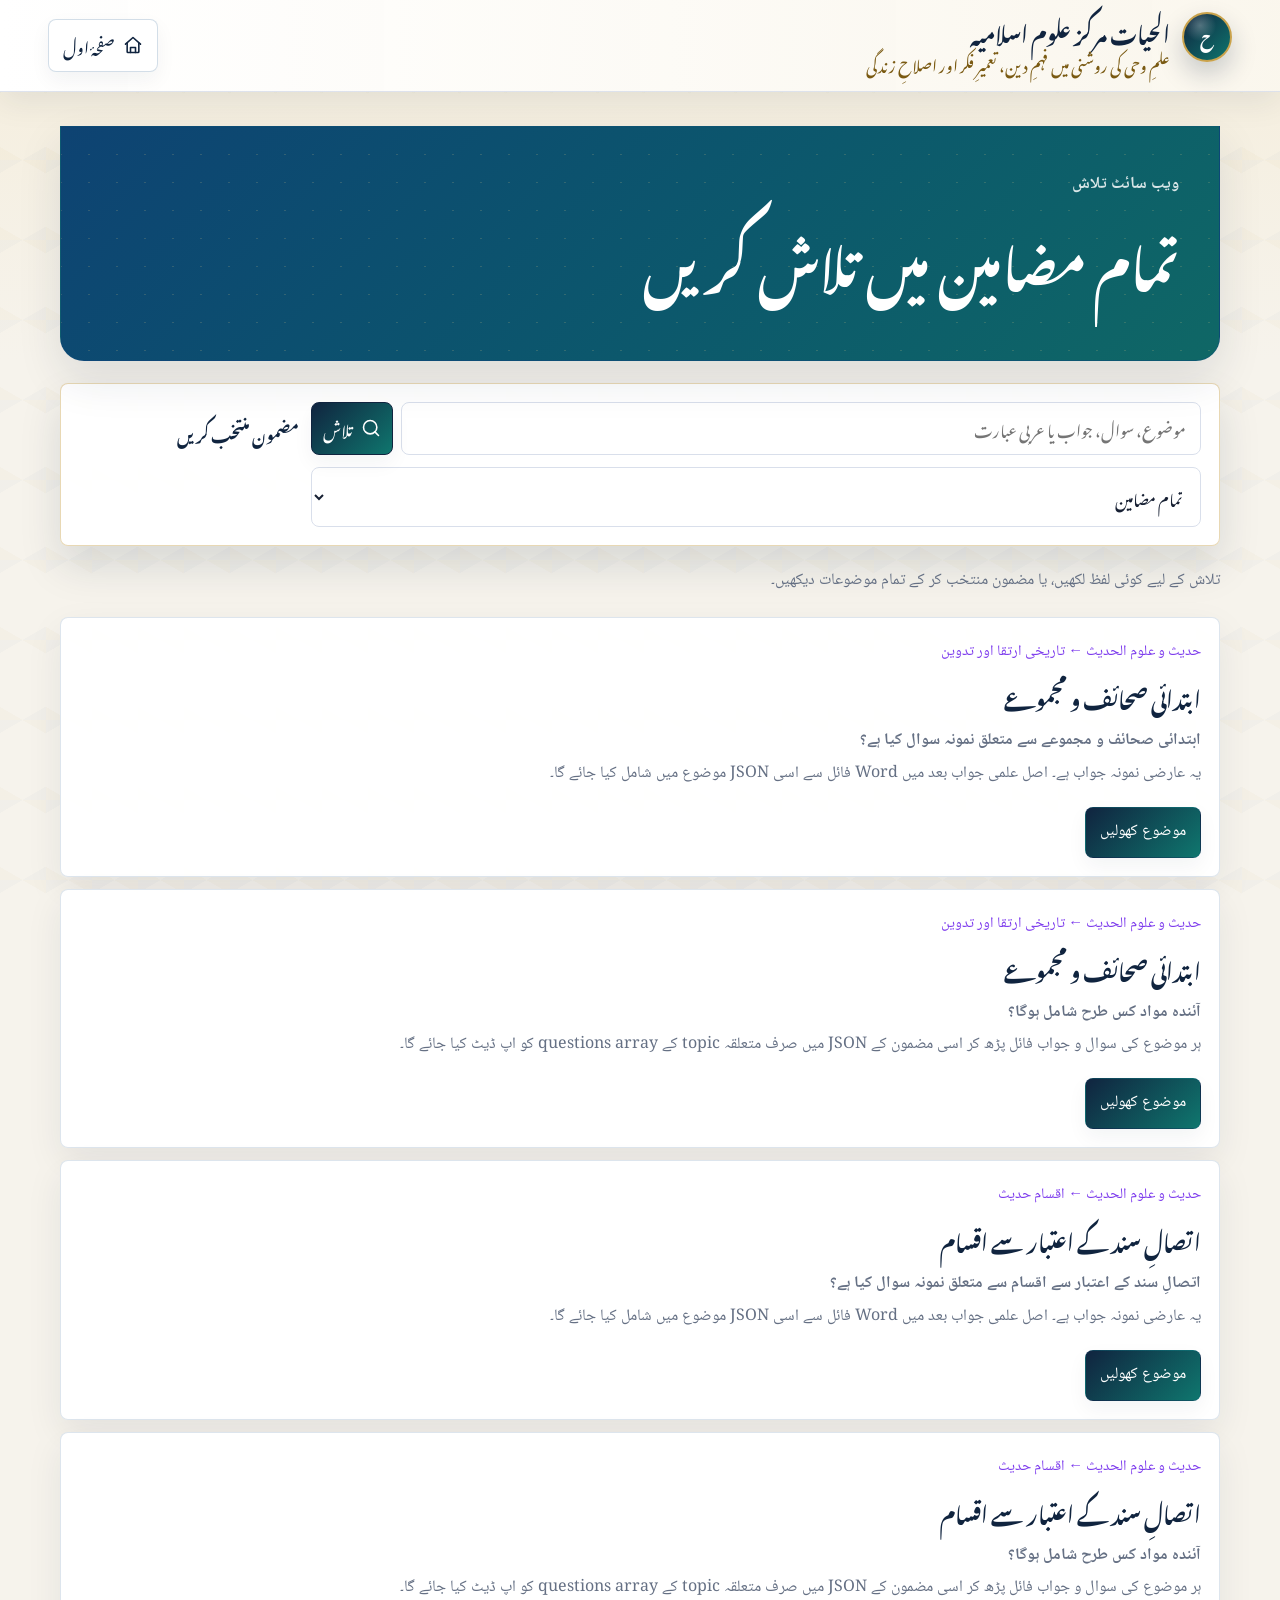
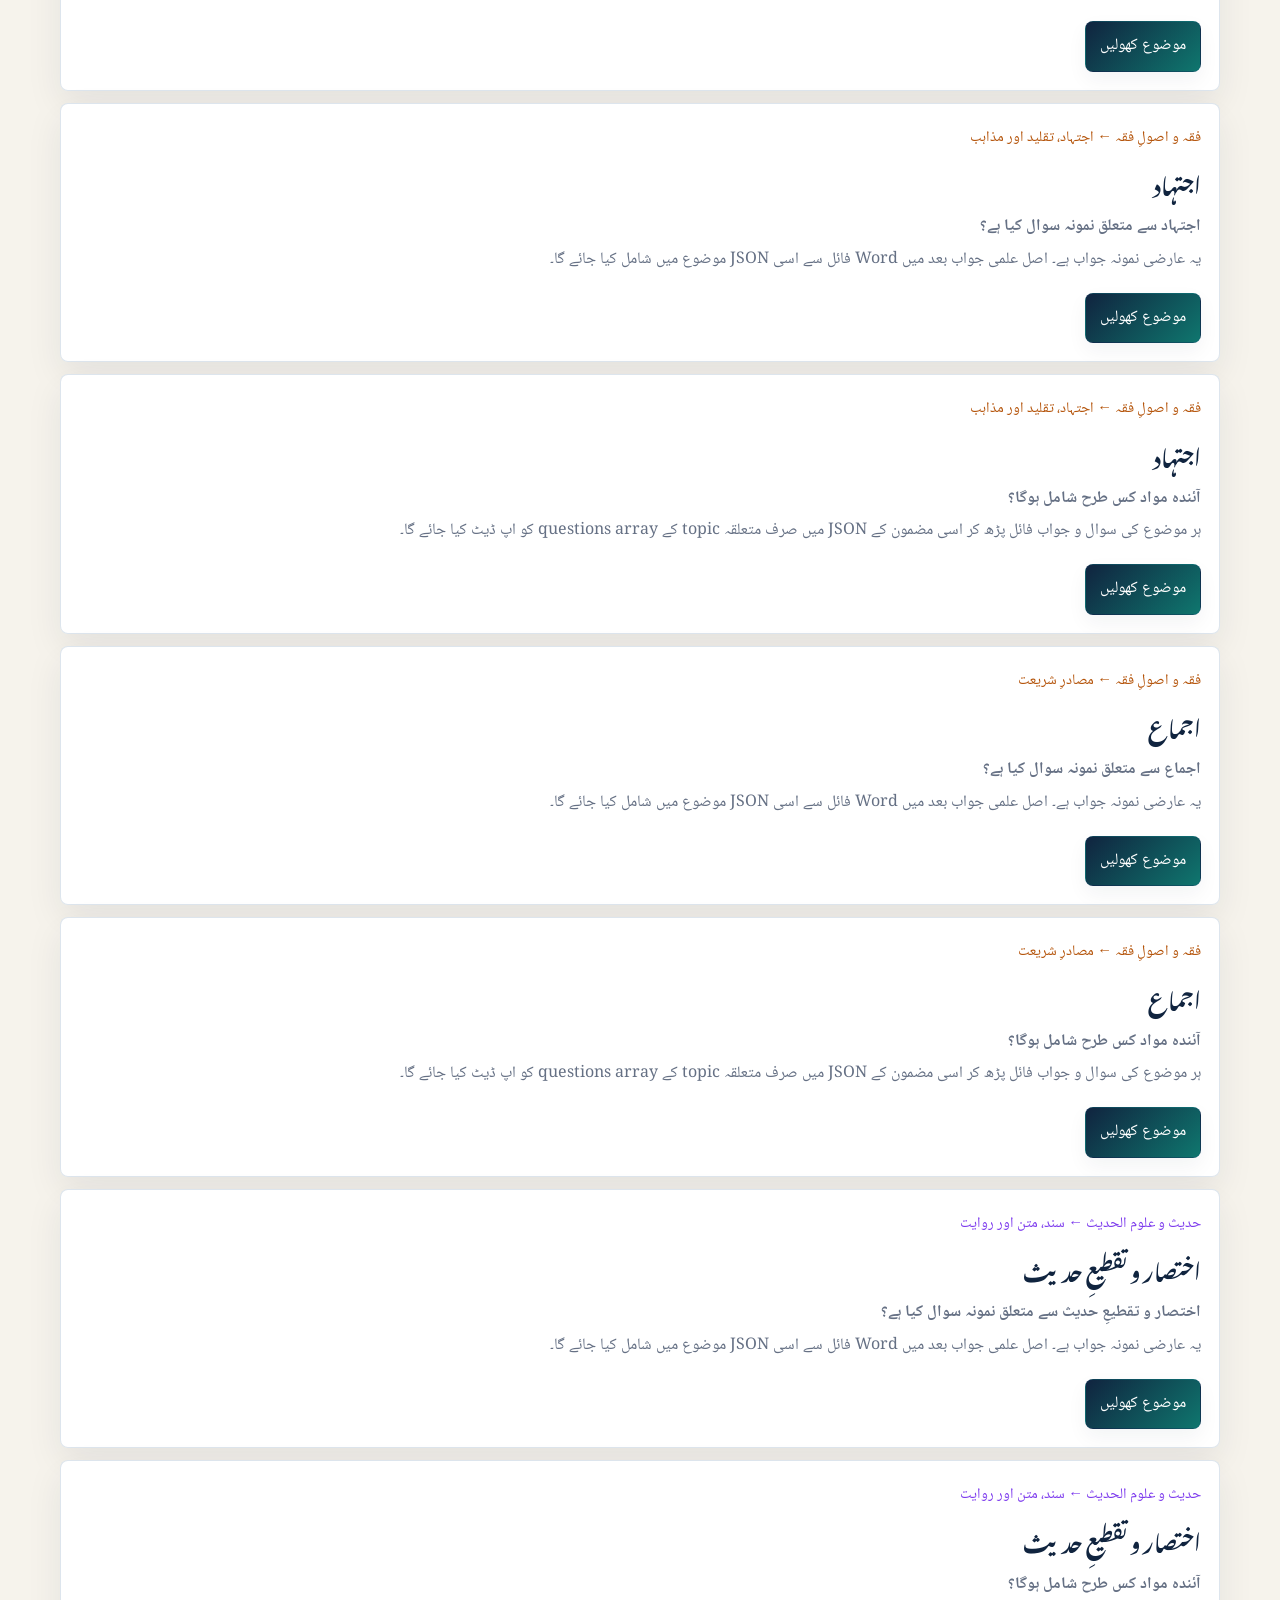
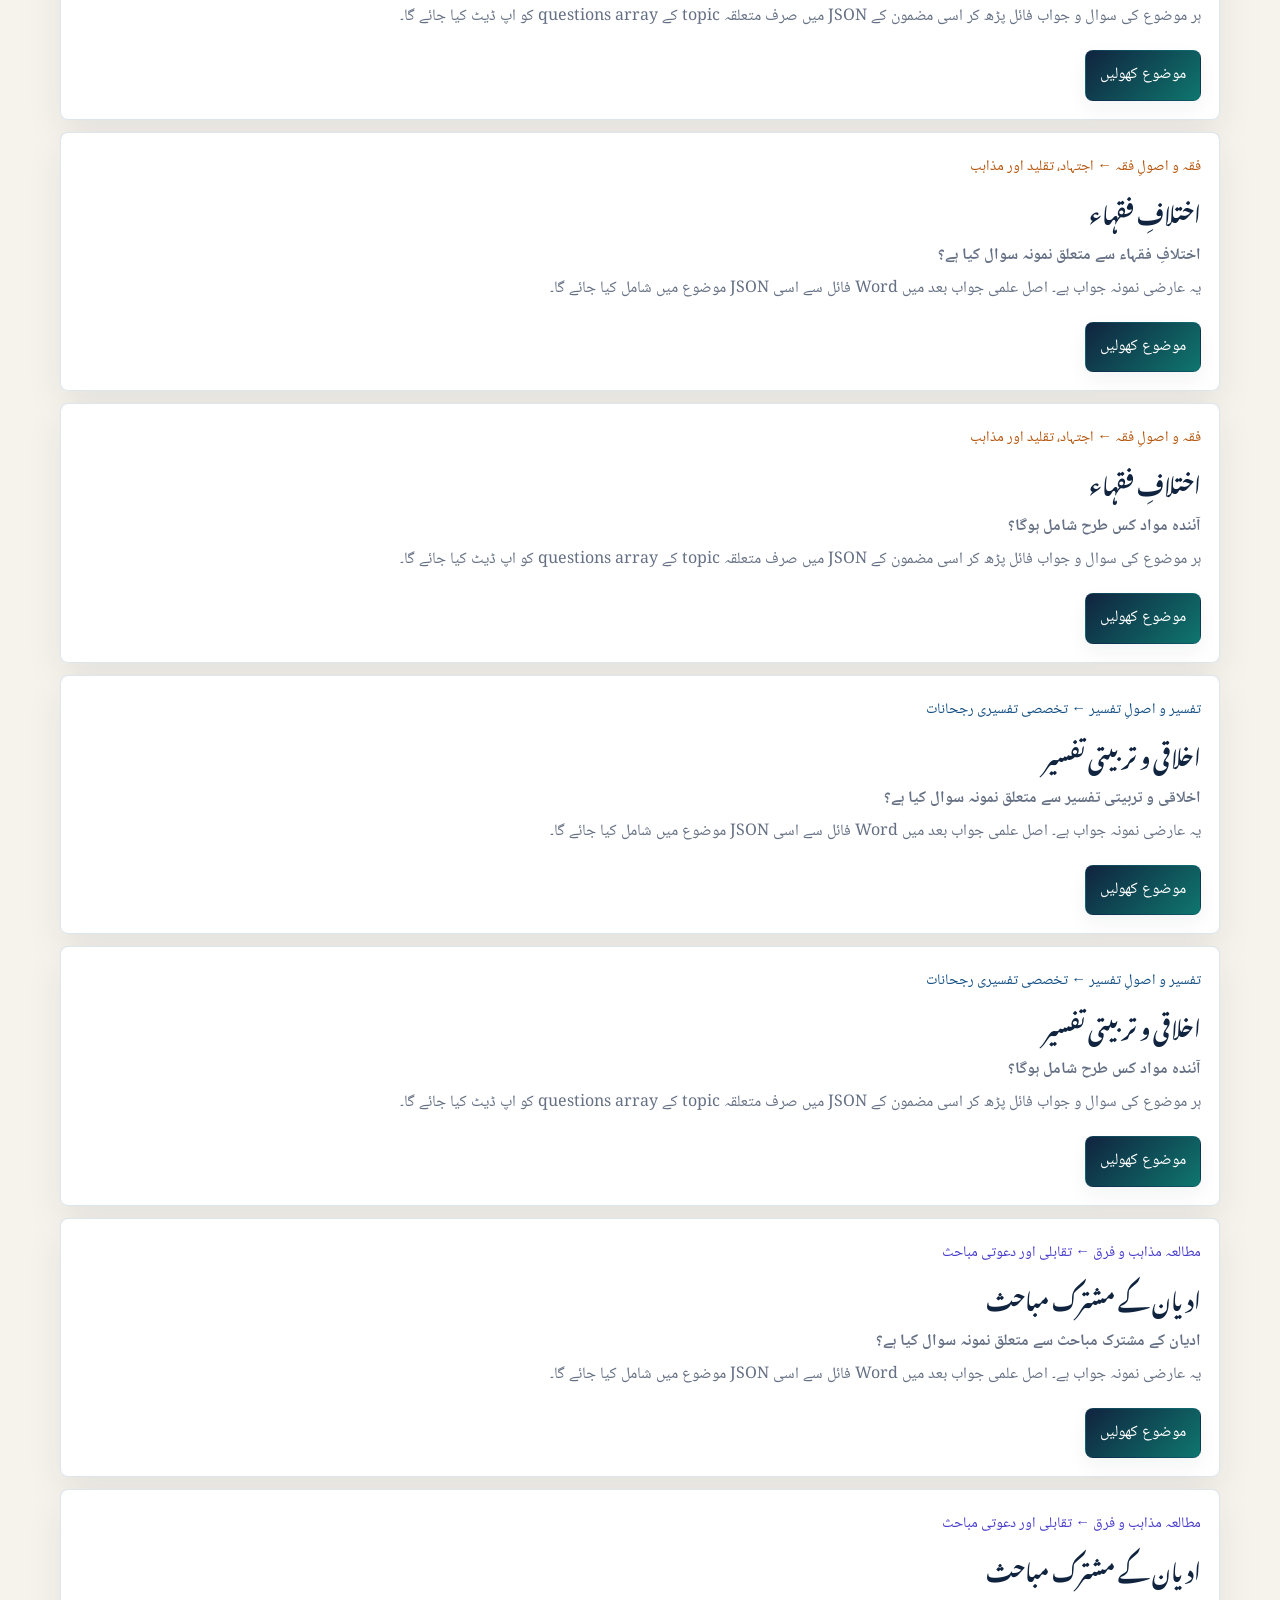
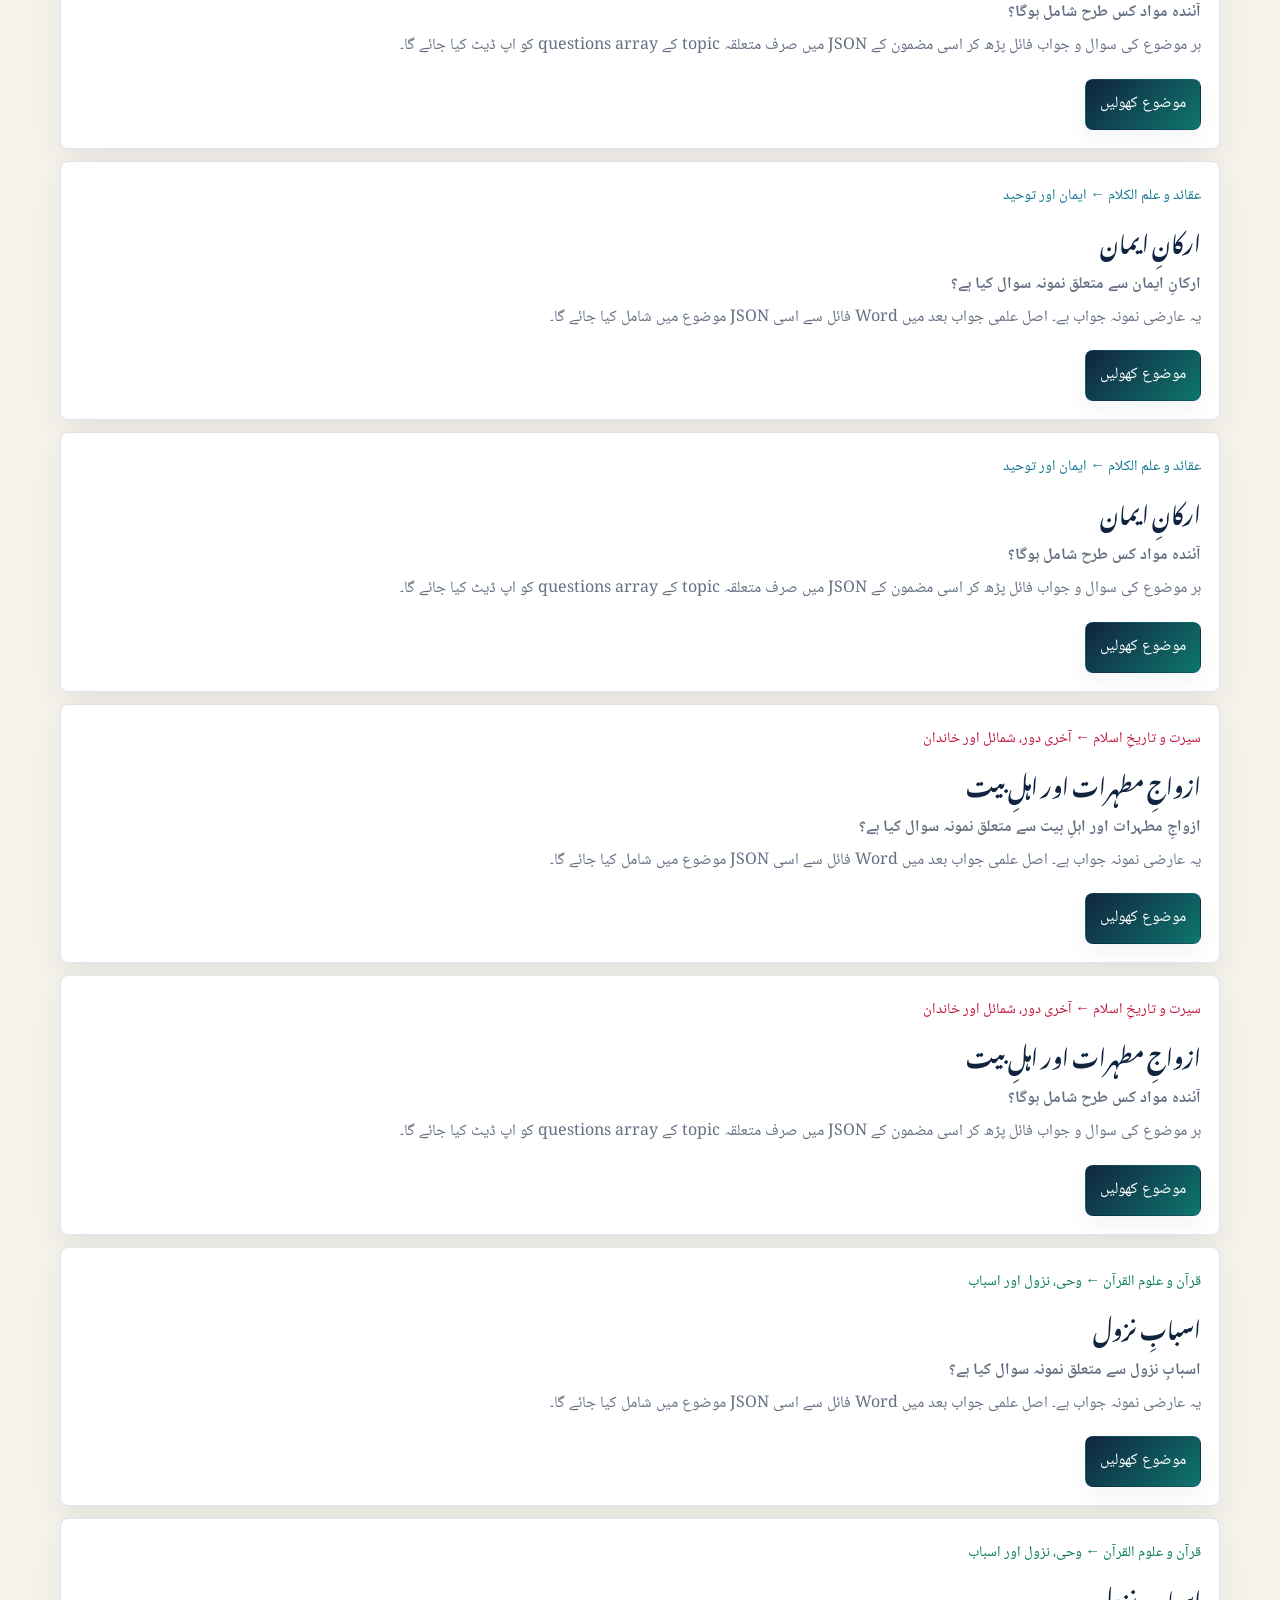
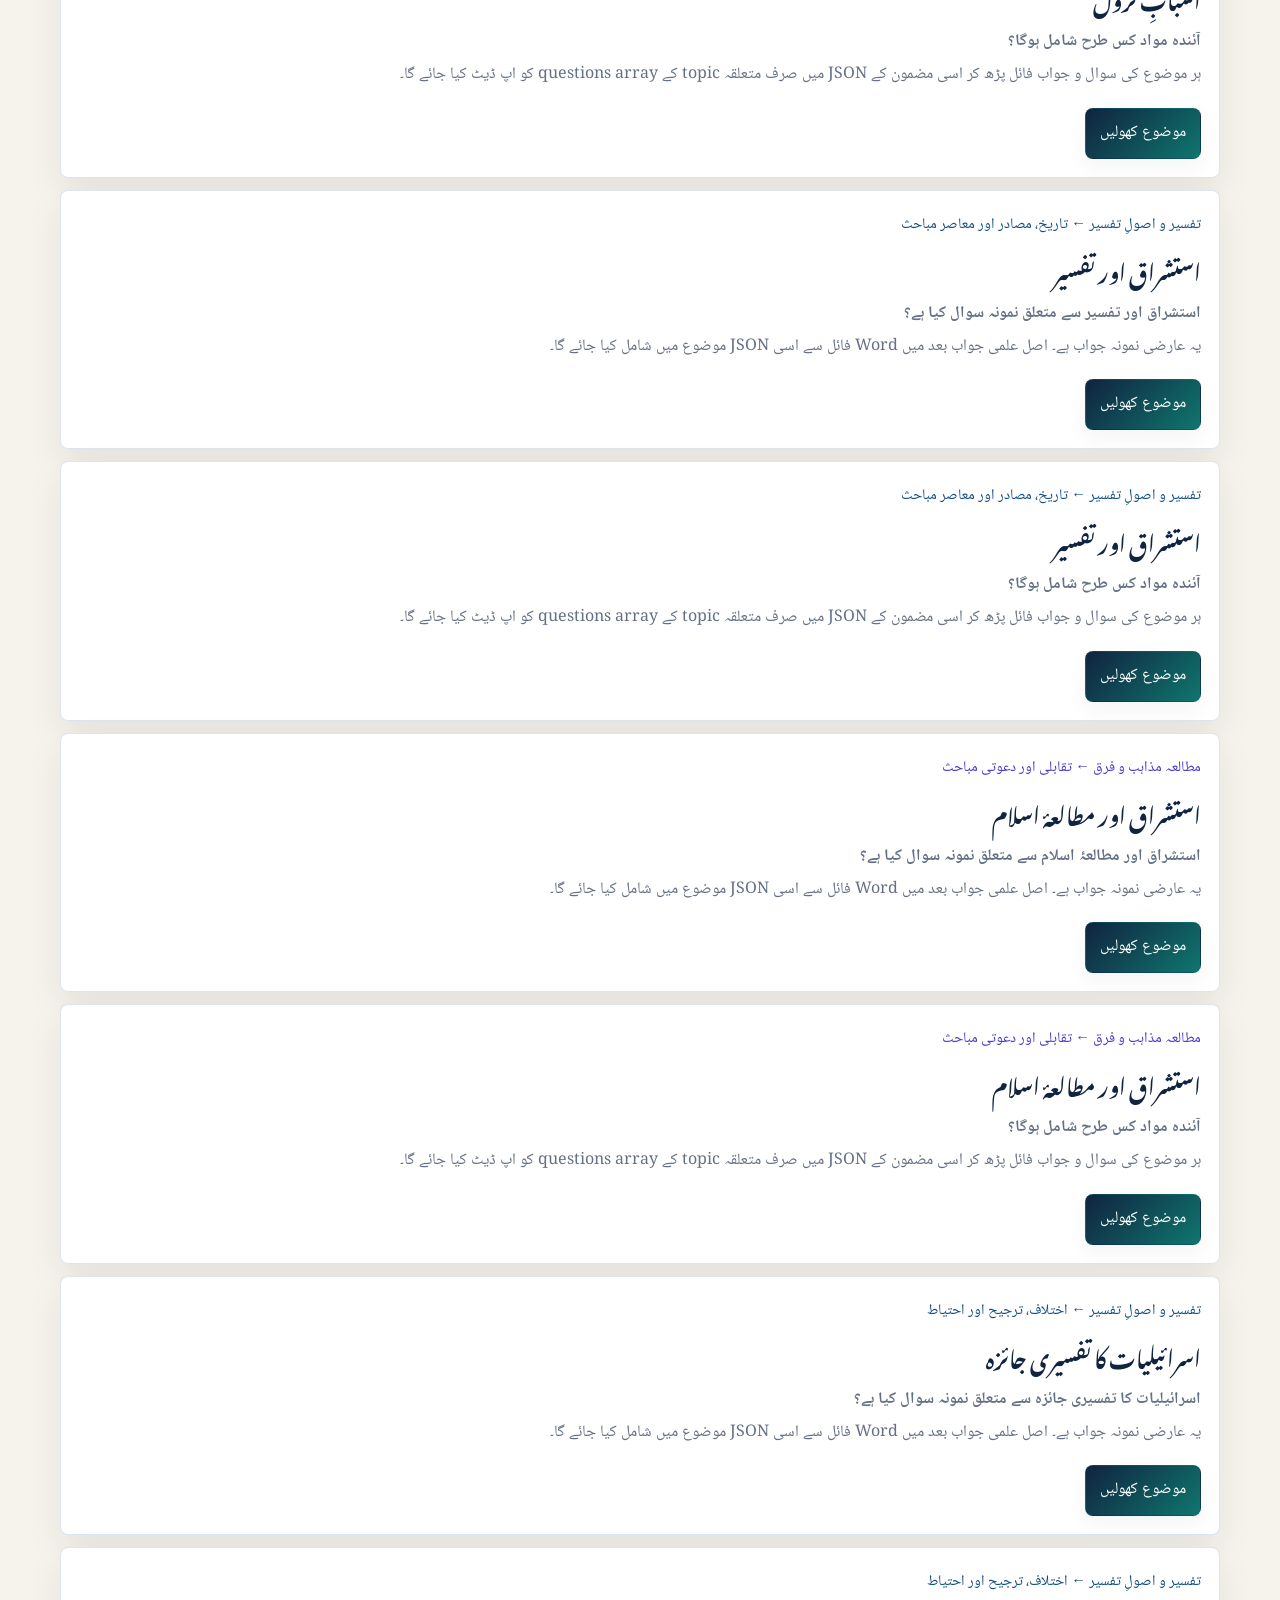
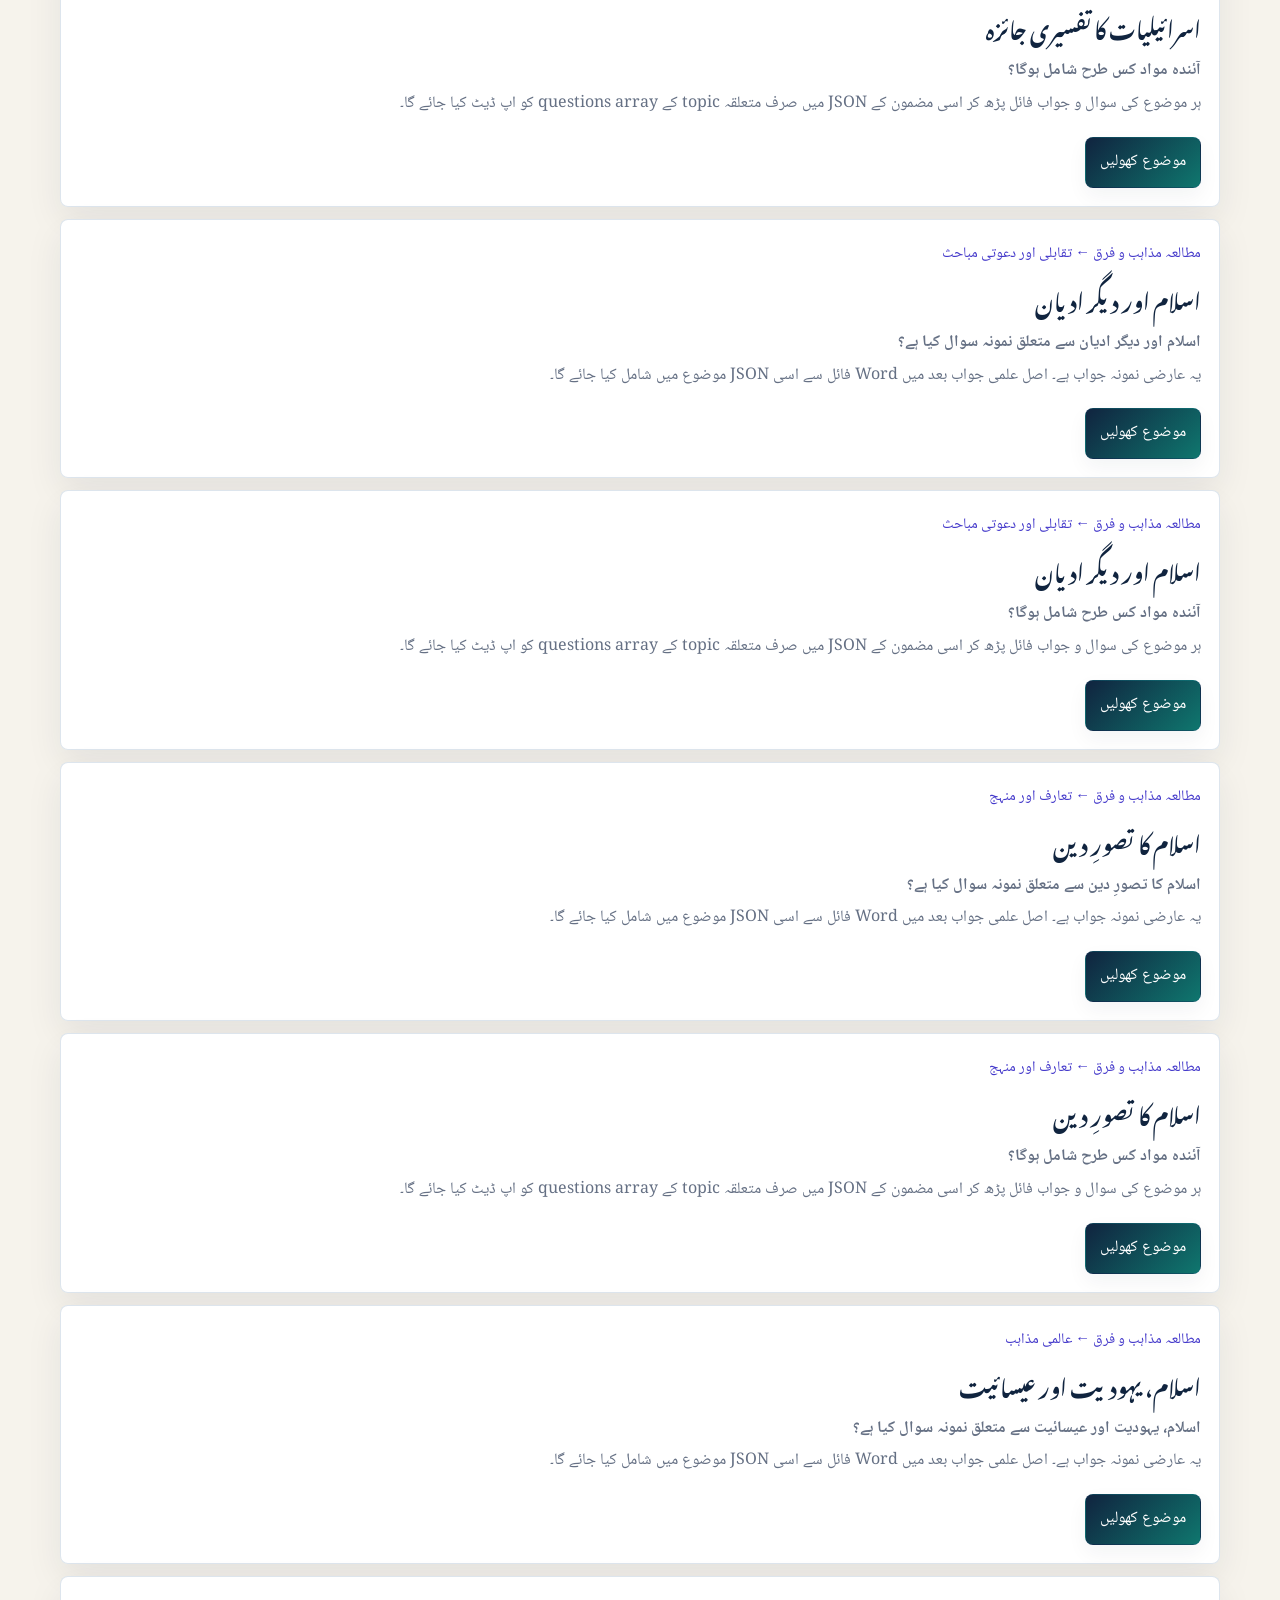
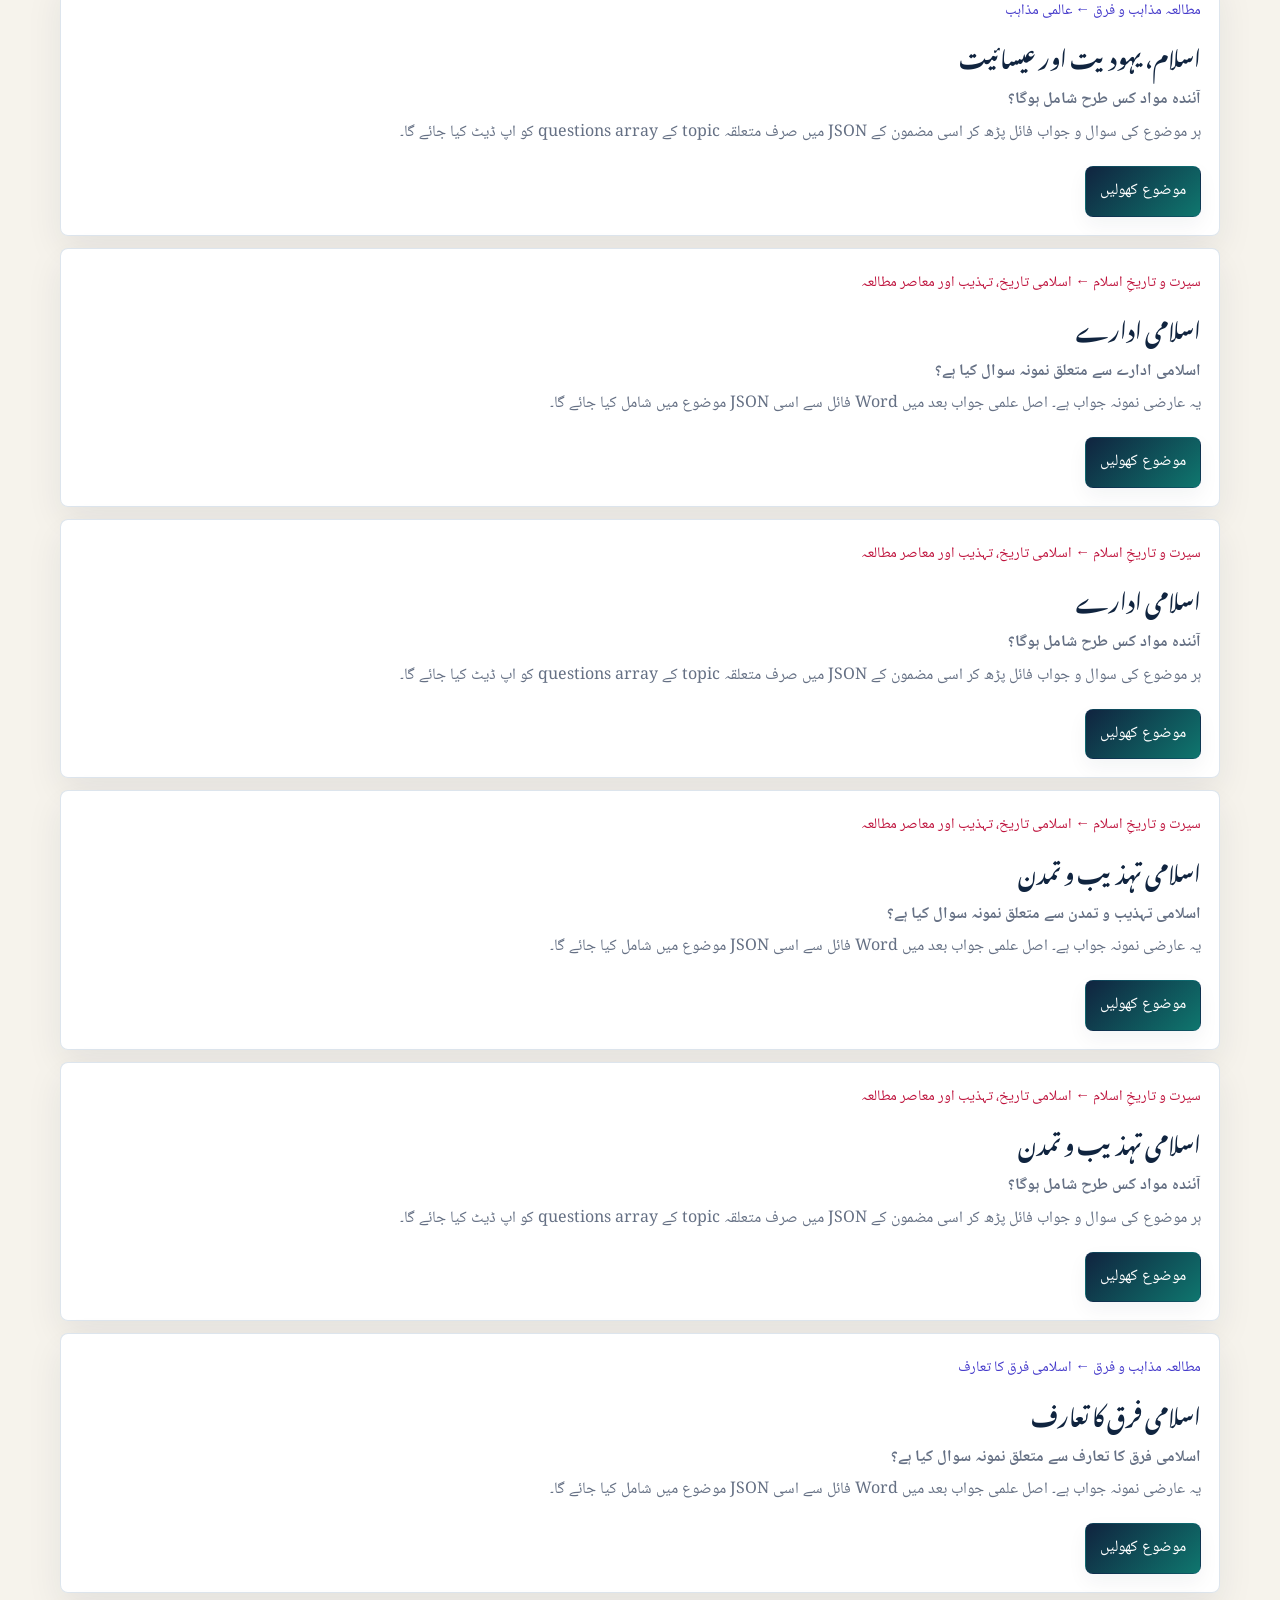
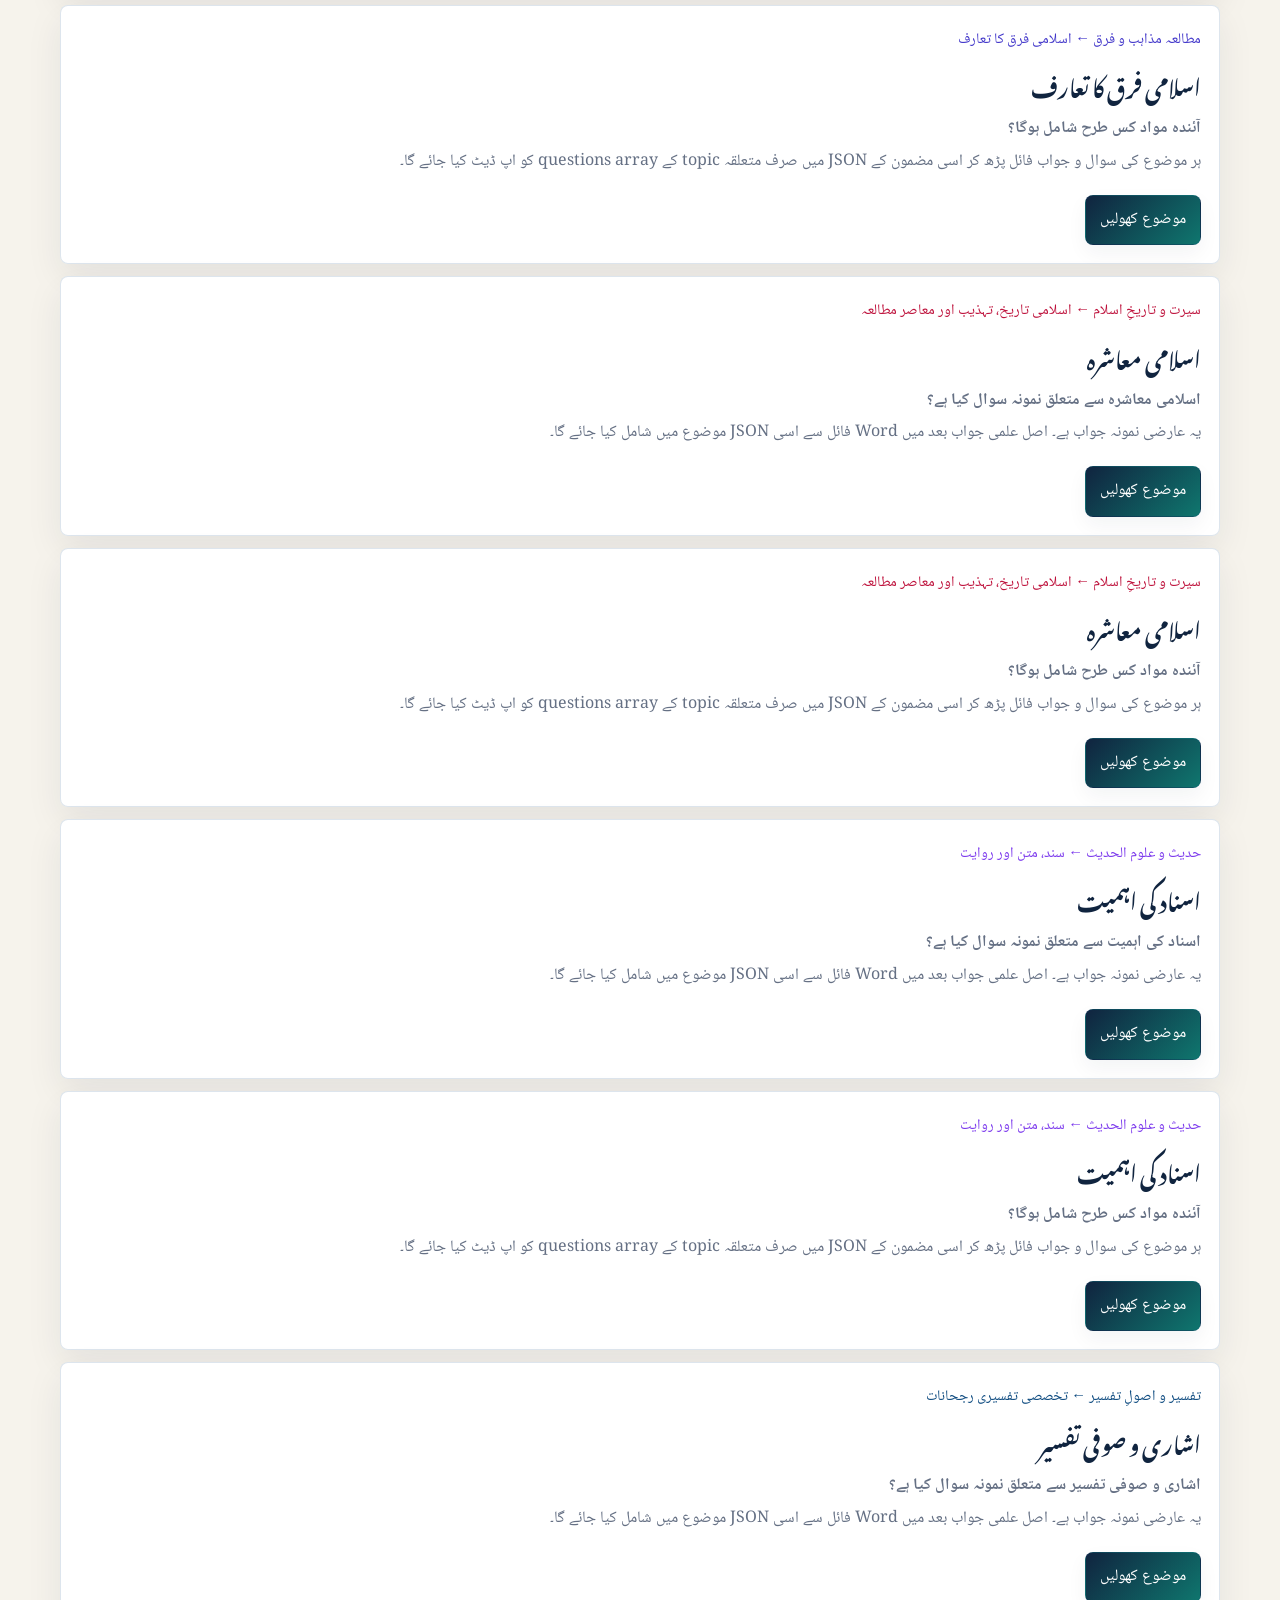
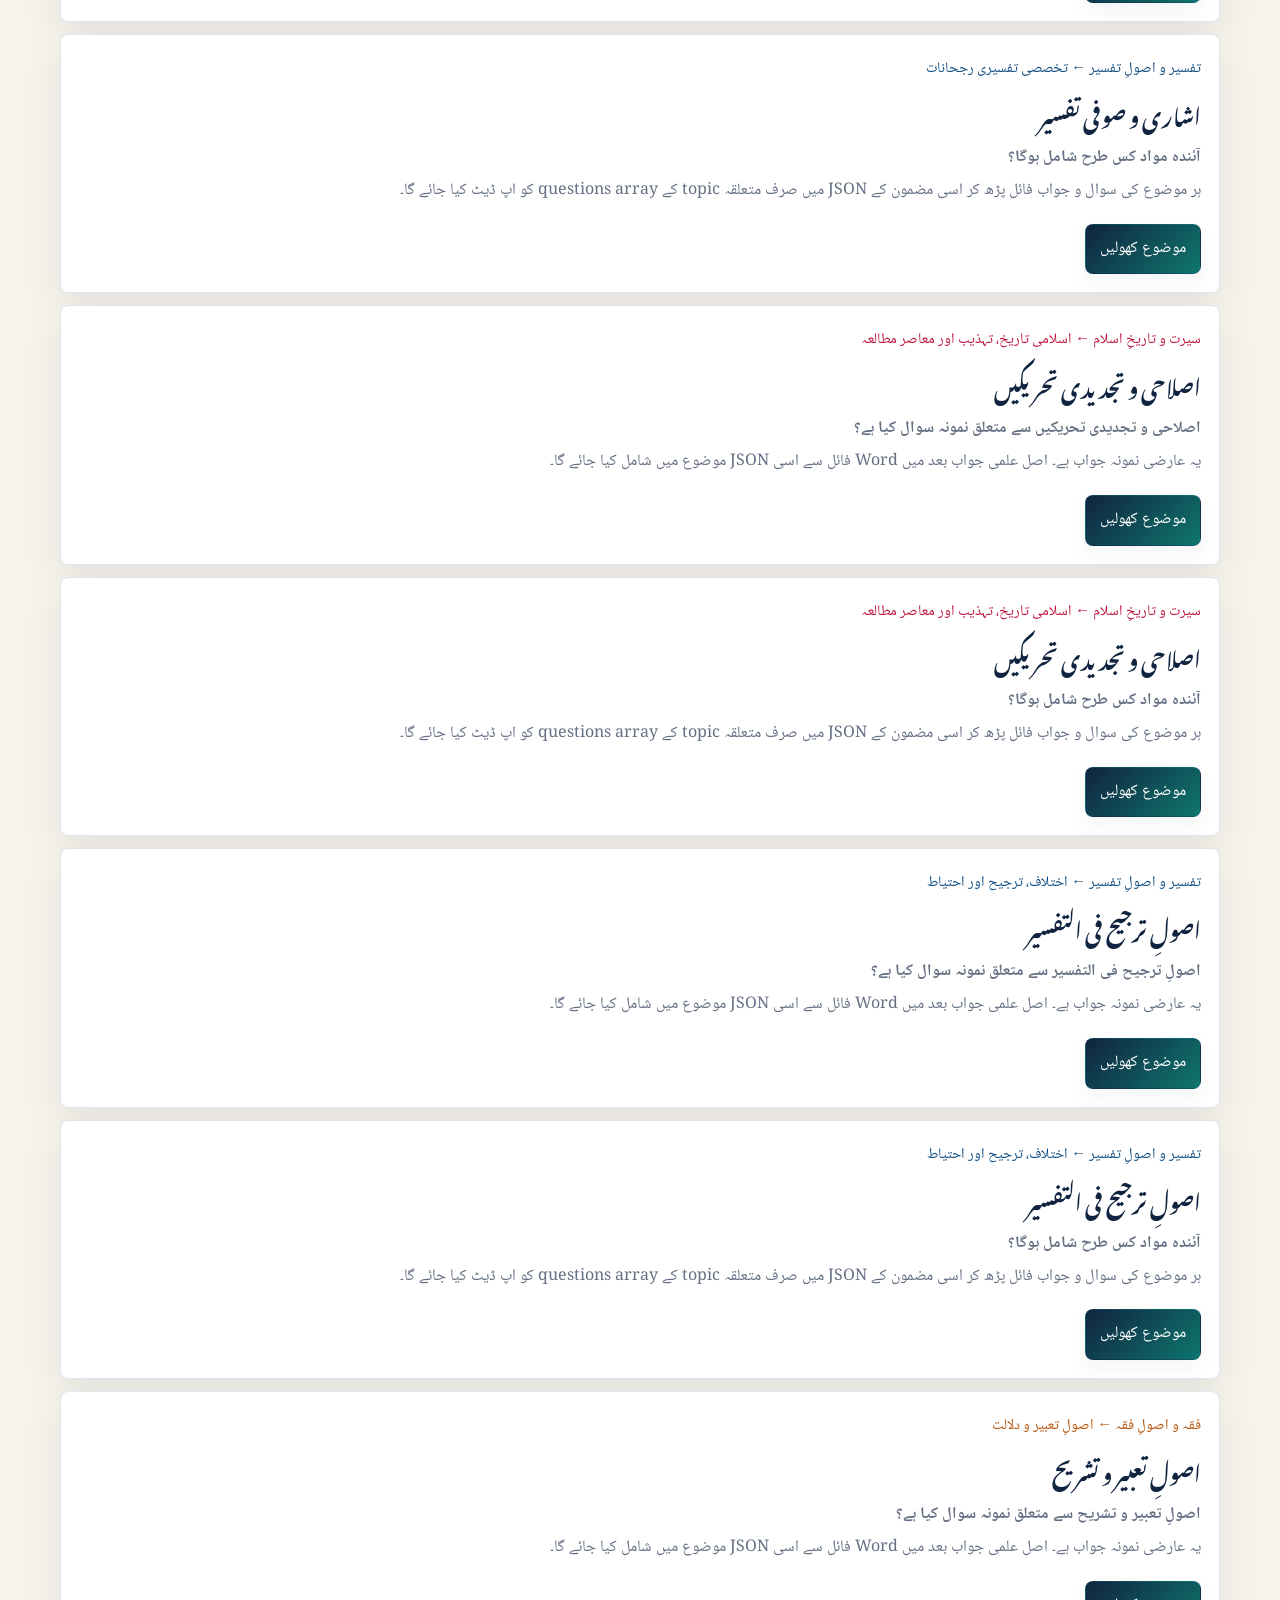
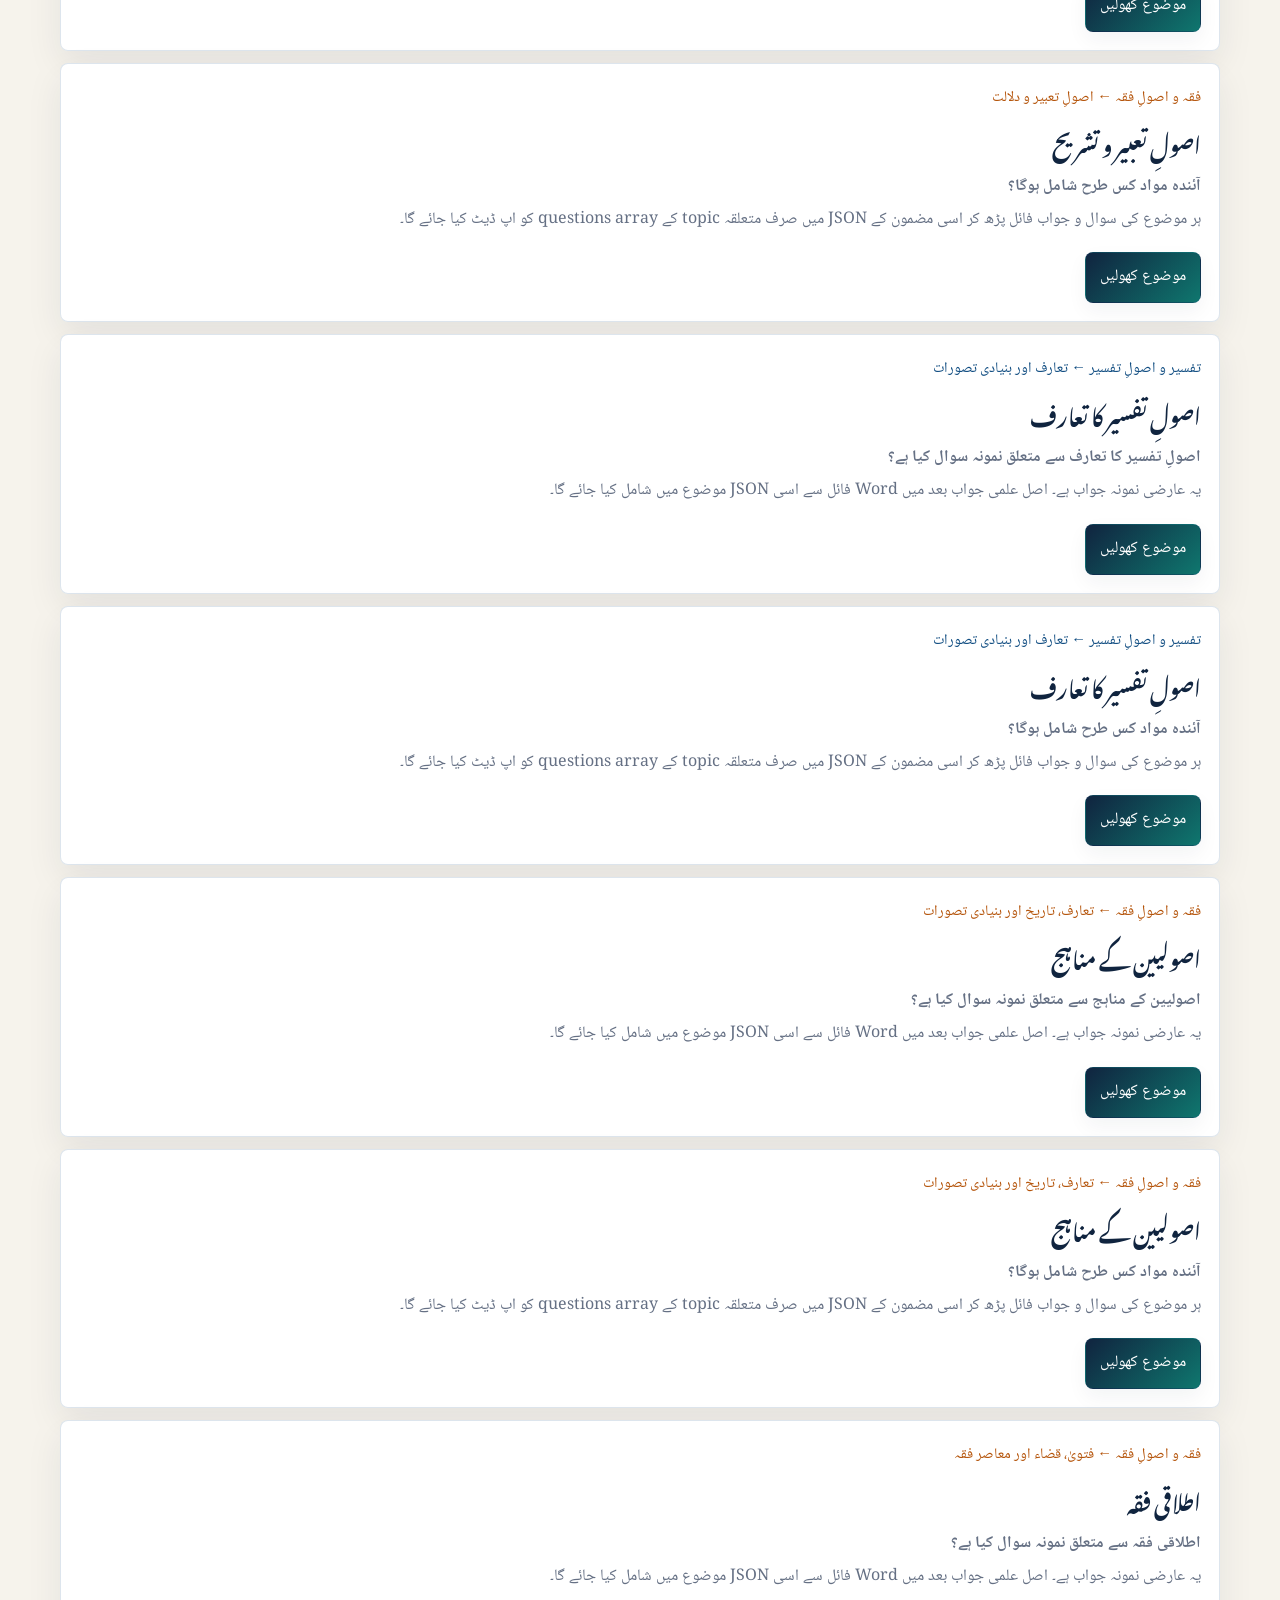
==== search.html @ b7c6f316 "Build Urdu Islamic studies Q&A website" ====
<!doctype html>
<html lang="ur" dir="rtl">
<head>
  <meta charset="utf-8">
  <meta name="viewport" content="width=device-width, initial-scale=1">
  <title>تلاش | الحیات مرکز علوم اسلامیہ</title>
  <meta name="description" content="اسلامی علوم کے تمام مضامین، گروپس، موضوعات، سوالات اور جوابات میں تلاش">
  <link rel="preconnect" href="https://fonts.googleapis.com">
  <link rel="preconnect" href="https://fonts.gstatic.com" crossorigin>
  <link href="https://fonts.googleapis.com/css2?family=Amiri:wght@400;700&family=Noto+Naskh+Arabic:wght@400;500;600;700&family=Noto+Nastaliq+Urdu:wght@400;500;600;700&display=swap" rel="stylesheet">
  <link rel="stylesheet" href="assets/css/style.css">
</head>
<body data-page="search">
  <header class="site-header">
    <a class="brand" href="index.html" aria-label="صفحۂ اول">
      <span class="brand-mark" aria-hidden="true">ح</span>
      <span class="brand-copy"><strong>الحیات مرکز علوم اسلامیہ</strong><small>علمِ وحی کی روشنی میں فہمِ دین، تعمیرِ فکر اور اصلاحِ زندگی</small></span>
    </a>
    <nav class="top-actions" aria-label="بنیادی روابط">
      <a class="icon-link" href="index.html" aria-label="صفحۂ اول"><span data-icon="home"></span><span>صفحۂ اول</span></a>
    </nav>
  </header>

  <main>
    <section class="page-title">
      <p class="eyebrow">ویب سائٹ تلاش</p>
      <h1>تمام مضامین میں تلاش کریں</h1>
    </section>
    <section class="search-panel">
      <form id="search-form" class="search-form" role="search">
        <div class="search-box">
          <input id="search-input" name="q" type="search" placeholder="موضوع، سوال، جواب یا عربی عبارت">
          <button type="submit"><span data-icon="search"></span><span>تلاش</span></button>
        </div>
        <label for="subject-filter">مضمون منتخب کریں</label>
        <select id="subject-filter" name="subject"></select>
      </form>
    </section>
    <section id="search-summary" class="search-summary" aria-live="polite"></section>
    <section id="search-results" class="search-results" aria-live="polite"></section>
  </main>

  <footer class="site-footer">
    <p>تلاش اسی JSON مواد سے چلتی ہے جس سے صفحات بنتے ہیں۔</p>
  </footer>
  <script src="assets/js/app.js"></script>
  <script src="assets/js/search.js"></script>
</body>
</html>
---- assets/css/style.css ----
:root {
  --navy: #10243f;
  --navy-2: #18385f;
  --gold: #c9a24c;
  --gold-soft: #f4ead1;
  --ink: #172033;
  --muted: #657084;
  --line: #d9dfeb;
  --paper: #ffffff;
  --bg: #f6f3ec;
  --success: #1d6b58;
  --shadow: 0 18px 45px rgba(16, 36, 63, 0.11);
  --radius: 8px;
  --accent: #0f4c81;
  --accent-2: #0f766e;
  --theme: #0f4c81;
  --theme-2: #0f766e;
  --theme-soft: #eef8f7;
}

@font-face {
  font-family: "Jameel Noori Nastaleeq";
  src: local("Jameel Noori Nastaleeq"), local("Jameel Noori Nastaliq"), local("Jameel Noori Nastaleeq Regular");
  font-display: swap;
}

@font-face {
  font-family: "AlHayat Arabic";
  src: local("Amiri"), local("Noto Naskh Arabic"), local("Scheherazade New");
  font-display: swap;
}

* {
  box-sizing: border-box;
}

html {
  scroll-behavior: smooth;
}

body {
  margin: 0;
  direction: rtl;
  color: var(--ink);
  background:
    linear-gradient(180deg, rgba(244, 234, 209, 0.62), rgba(246, 243, 236, 0) 360px),
    var(--bg);
  font-family: "Jameel Noori Nastaleeq", "Noto Nastaliq Urdu", "Noto Naskh Arabic", serif;
  line-height: 2.18;
}

a {
  color: inherit;
  text-decoration: none;
}

button,
input,
select {
  font: inherit;
}

.site-header {
  position: sticky;
  top: 0;
  z-index: 20;
  display: flex;
  align-items: center;
  justify-content: space-between;
  gap: 18px;
  padding: 14px clamp(16px, 4vw, 48px);
  background: rgba(255, 255, 255, 0.92);
  border-bottom: 1px solid rgba(217, 223, 235, 0.85);
  backdrop-filter: blur(16px);
}

.brand {
  display: inline-flex;
  align-items: center;
  gap: 12px;
  min-width: 0;
}

.brand-mark {
  display: grid;
  place-items: center;
  width: 42px;
  height: 42px;
  flex: 0 0 auto;
  color: white;
  background: var(--navy);
  border: 2px solid var(--gold);
  border-radius: 50%;
  font-weight: 700;
  line-height: 1;
}

.brand strong {
  display: block;
  color: var(--navy);
  font-size: 1rem;
  line-height: 1.8;
  white-space: nowrap;
}

.brand small {
  display: block;
  margin-top: -6px;
  color: var(--muted);
  font-family: "Noto Naskh Arabic", serif;
  font-size: 0.8rem;
}

.top-actions {
  display: flex;
  gap: 8px;
  align-items: center;
}

.icon-link,
button,
.button {
  display: inline-flex;
  align-items: center;
  justify-content: center;
  gap: 8px;
  min-height: 42px;
  padding: 8px 14px;
  color: var(--navy);
  background: var(--paper);
  border: 1px solid var(--line);
  border-radius: var(--radius);
  cursor: pointer;
  transition: transform 160ms ease, border-color 160ms ease, background 160ms ease;
}

.icon-link:hover,
button:hover,
.button:hover,
.subject-card:hover,
.topic-button:hover {
  transform: translateY(-1px);
  border-color: var(--gold);
}

.icon {
  width: 20px;
  height: 20px;
  stroke: currentColor;
  stroke-width: 1.9;
  fill: none;
  stroke-linecap: round;
  stroke-linejoin: round;
  flex: 0 0 auto;
}

main {
  width: min(1160px, calc(100% - 32px));
  margin: 0 auto;
  padding: 34px 0 56px;
}

.hero {
  display: grid;
  grid-template-columns: minmax(0, 1.1fr) minmax(300px, 0.75fr);
  gap: clamp(22px, 4vw, 44px);
  align-items: end;
  min-height: 380px;
  padding: clamp(28px, 5vw, 56px);
  color: white;
  background:
    linear-gradient(135deg, rgba(16, 36, 63, 0.96), rgba(24, 56, 95, 0.92)),
    radial-gradient(circle at 12% 20%, rgba(201, 162, 76, 0.28), transparent 34%);
  border: 1px solid rgba(201, 162, 76, 0.42);
  border-radius: 0 0 18px 18px;
  box-shadow: var(--shadow);
}

.hero h1,
.page-title h1 {
  margin: 8px 0 14px;
  font-size: clamp(2rem, 4vw, 4.1rem);
  line-height: 1.85;
  letter-spacing: 0;
}

.hero p,
.page-title p {
  max-width: 760px;
  margin: 0;
  color: rgba(255, 255, 255, 0.84);
  font-family: "Noto Naskh Arabic", "Noto Nastaliq Urdu", serif;
  font-size: 1.05rem;
}

.eyebrow {
  margin: 0;
  color: var(--gold);
  font-family: "Noto Naskh Arabic", serif;
  font-weight: 700;
}

.hero-search,
.search-panel {
  padding: 18px;
  color: var(--ink);
  background: rgba(255, 255, 255, 0.96);
  border: 1px solid rgba(244, 234, 209, 0.8);
  border-radius: var(--radius);
}

.hero-search label,
.search-form label {
  display: block;
  margin-bottom: 10px;
  color: var(--navy);
  font-weight: 700;
}

.search-box {
  display: flex;
  gap: 8px;
  align-items: stretch;
}

.search-box input,
.search-form select {
  width: 100%;
  min-height: 48px;
  padding: 8px 14px;
  color: var(--ink);
  background: white;
  border: 1px solid var(--line);
  border-radius: var(--radius);
  outline: none;
}

.search-box input:focus,
.search-form select:focus {
  border-color: var(--gold);
  box-shadow: 0 0 0 3px rgba(201, 162, 76, 0.16);
}

.search-box button,
.primary-button {
  color: white;
  background: var(--navy);
  border-color: var(--navy);
  white-space: nowrap;
}

.section-head {
  margin: 44px 0 18px;
}

.section-head h2,
.group-card h2 {
  margin: 0;
  color: var(--navy);
  font-size: clamp(1.6rem, 3vw, 2.4rem);
  line-height: 1.8;
}

.subjects-grid {
  display: grid;
  grid-template-columns: repeat(3, minmax(0, 1fr));
  gap: 16px;
}

.subject-card,
.group-card,
.topic-view,
.result-card {
  background: rgba(255, 255, 255, 0.96);
  border: 1px solid var(--line);
  border-radius: var(--radius);
  box-shadow: 0 10px 28px rgba(16, 36, 63, 0.06);
}

.subject-card {
  display: flex;
  flex-direction: column;
  min-height: 188px;
  padding: 22px;
}

.card-icon {
  display: grid;
  place-items: center;
  width: 46px;
  height: 46px;
  margin-bottom: 12px;
  color: var(--navy);
  background: var(--gold-soft);
  border: 1px solid rgba(201, 162, 76, 0.42);
  border-radius: var(--radius);
}

.subject-card h3 {
  margin: 0 0 8px;
  color: var(--navy);
  font-size: 1.35rem;
  line-height: 1.9;
}

.subject-card p,
.result-card p,
.topic-summary {
  margin: 0;
  color: var(--muted);
  font-family: "Noto Naskh Arabic", "Noto Nastaliq Urdu", serif;
}

.meta-row {
  display: flex;
  flex-wrap: wrap;
  gap: 8px;
  margin-top: auto;
  padding-top: 16px;
}

.pill {
  display: inline-flex;
  align-items: center;
  gap: 6px;
  padding: 4px 10px;
  color: var(--navy);
  background: #f9fafc;
  border: 1px solid var(--line);
  border-radius: 999px;
  font-family: "Noto Naskh Arabic", serif;
  font-size: 0.86rem;
}

.breadcrumbs {
  display: flex;
  flex-wrap: wrap;
  gap: 8px;
  margin-bottom: 18px;
  color: var(--muted);
  font-family: "Noto Naskh Arabic", serif;
}

.breadcrumbs a {
  color: var(--navy);
  font-weight: 700;
}

.page-title {
  margin-bottom: 22px;
  padding: clamp(24px, 4vw, 40px);
  color: white;
  background: linear-gradient(135deg, var(--navy), var(--navy-2));
  border-radius: 0 0 16px 16px;
  box-shadow: var(--shadow);
}

.page-title .card-icon {
  margin-bottom: 10px;
  color: white;
  background: rgba(201, 162, 76, 0.18);
  border-color: rgba(201, 162, 76, 0.6);
}

.groups-list {
  display: grid;
  gap: 14px;
}

.group-toggle {
  width: 100%;
  justify-content: space-between;
  padding: 18px 20px;
  text-align: right;
  background: white;
  border: 0;
}

.group-toggle span:first-child {
  display: inline-flex;
  align-items: center;
  gap: 10px;
  color: var(--navy);
  font-size: 1.25rem;
  font-weight: 700;
}

.topic-grid {
  display: grid;
  grid-template-columns: repeat(3, minmax(0, 1fr));
  gap: 10px;
  padding: 0 18px 18px;
}

.topic-button {
  display: flex;
  align-items: center;
  gap: 10px;
  min-height: 58px;
  padding: 10px 14px;
  color: var(--ink);
  background: #fbfcff;
  border: 1px solid var(--line);
  border-radius: var(--radius);
}

.topic-view {
  padding: clamp(22px, 4vw, 38px);
}

.topic-head {
  display: flex;
  align-items: start;
  gap: 14px;
  margin-bottom: 18px;
}

.topic-head h1 {
  margin: 0;
  color: var(--navy);
  font-size: clamp(1.8rem, 4vw, 3.2rem);
  line-height: 1.9;
}

.qa-list {
  display: grid;
  gap: 12px;
  margin-top: 24px;
}

.qa-item {
  border: 1px solid var(--line);
  border-radius: var(--radius);
  overflow: hidden;
}

.qa-question {
  width: 100%;
  justify-content: space-between;
  padding: 16px 18px;
  text-align: right;
  color: var(--navy);
  background: #fbfcff;
  border: 0;
  border-radius: 0;
  font-weight: 700;
}

.qa-answer {
  display: none;
  padding: 18px;
  color: var(--ink);
  background: white;
  border-top: 1px solid var(--line);
  font-family: "Noto Naskh Arabic", "Noto Nastaliq Urdu", serif;
}

.qa-item.is-open .qa-answer {
  display: block;
}

.topic-nav {
  display: flex;
  flex-wrap: wrap;
  gap: 10px;
  justify-content: space-between;
  margin-top: 28px;
  padding-top: 18px;
  border-top: 1px solid var(--line);
}

.search-form {
  display: grid;
  grid-template-columns: minmax(260px, 1fr) 220px;
  gap: 12px;
  align-items: end;
}

.search-form label {
  margin-bottom: 4px;
}

.search-summary {
  margin: 18px 0;
  color: var(--muted);
  font-family: "Noto Naskh Arabic", serif;
}

.search-results {
  display: grid;
  gap: 12px;
}

.result-card {
  padding: 18px;
}

.result-card h2 {
  margin: 8px 0;
  color: var(--navy);
  font-size: 1.35rem;
  line-height: 1.9;
}

.result-path {
  color: var(--success);
  font-family: "Noto Naskh Arabic", serif;
  font-size: 0.92rem;
}

mark {
  padding: 0 3px;
  color: var(--navy);
  background: rgba(201, 162, 76, 0.26);
  border-radius: 4px;
}

.empty-state,
.error-state {
  padding: 24px;
  color: var(--muted);
  background: white;
  border: 1px solid var(--line);
  border-radius: var(--radius);
}

.site-footer {
  width: min(1160px, calc(100% - 32px));
  margin: 0 auto 28px;
  padding: 18px 0;
  color: var(--muted);
  border-top: 1px solid var(--line);
  font-family: "Noto Naskh Arabic", serif;
}

@media (max-width: 900px) {
  .hero,
  .search-form {
    grid-template-columns: 1fr;
  }

  .subjects-grid,
  .topic-grid {
    grid-template-columns: repeat(2, minmax(0, 1fr));
  }
}

@media (max-width: 640px) {
  .site-header {
    position: static;
    align-items: flex-start;
    flex-direction: column;
  }

  .brand strong {
    white-space: normal;
  }

  .top-actions {
    width: 100%;
    justify-content: stretch;
  }

  .top-actions a {
    flex: 1;
  }

  main {
    width: min(100% - 20px, 1160px);
    padding-top: 18px;
  }

  .hero {
    min-height: auto;
    padding: 22px;
  }

  .hero h1,
  .page-title h1 {
    font-size: 1.8rem;
  }

  .subjects-grid,
  .topic-grid {
    grid-template-columns: 1fr;
  }

  .search-box {
    flex-direction: column;
  }

  .topic-nav .button {
    width: 100%;
  }
}

/* Premium full-site UI upgrade */
body::before {
  content: "";
  position: fixed;
  inset: 0;
  z-index: -1;
  pointer-events: none;
  opacity: 0.38;
  background-image:
    linear-gradient(30deg, rgba(201, 162, 76, 0.09) 12%, transparent 12.5%, transparent 87%, rgba(201, 162, 76, 0.09) 87.5%, rgba(201, 162, 76, 0.09)),
    linear-gradient(150deg, rgba(15, 76, 129, 0.06) 12%, transparent 12.5%, transparent 87%, rgba(15, 76, 129, 0.06) 87.5%, rgba(15, 76, 129, 0.06));
  background-size: 46px 80px;
}

.site-header {
  padding-block: 12px;
  background:
    linear-gradient(90deg, rgba(255, 255, 255, 0.96), rgba(250, 246, 236, 0.94)),
    rgba(255, 255, 255, 0.94);
  box-shadow: 0 10px 32px rgba(16, 36, 63, 0.08);
}

.brand {
  align-items: flex-start;
}

.brand-mark {
  width: 50px;
  height: 50px;
  background:
    radial-gradient(circle at 35% 25%, rgba(255, 255, 255, 0.28), transparent 35%),
    linear-gradient(135deg, var(--navy), #0f766e);
  box-shadow: 0 12px 26px rgba(16, 36, 63, 0.22);
}

.brand-copy strong,
.brand strong {
  color: var(--navy);
  font-size: clamp(1.05rem, 2vw, 1.38rem);
  line-height: 1.72;
}

.brand-copy small,
.brand small {
  max-width: 580px;
  margin-top: -3px;
  color: #7a5a12;
  font-family: "Jameel Noori Nastaleeq", "Noto Nastaliq Urdu", serif;
  font-size: clamp(0.82rem, 1.4vw, 1rem);
  line-height: 2;
}

.icon-link,
button,
.button {
  position: relative;
  overflow: hidden;
  border-color: rgba(15, 76, 129, 0.18);
  box-shadow: 0 8px 20px rgba(16, 36, 63, 0.05);
}

.icon-link:focus-visible,
button:focus-visible,
.button:focus-visible,
.subject-card:focus-visible,
.topic-button:focus-visible {
  outline: 3px solid rgba(201, 162, 76, 0.45);
  outline-offset: 3px;
}

.icon-link:active,
button:active,
.button:active,
.subject-card:active,
.topic-button:active {
  transform: translateY(0) scale(0.99);
}

.hero {
  position: relative;
  overflow: hidden;
  align-items: center;
  border-radius: 0 0 24px 24px;
  background:
    linear-gradient(135deg, rgba(9, 24, 48, 0.96), rgba(15, 76, 129, 0.92) 46%, rgba(15, 118, 110, 0.88)),
    radial-gradient(circle at 12% 20%, rgba(201, 162, 76, 0.28), transparent 34%);
}

.hero::before,
.page-title::before {
  content: "";
  position: absolute;
  inset: 0;
  pointer-events: none;
  opacity: 0.16;
  background-image:
    linear-gradient(45deg, currentColor 1px, transparent 1px),
    linear-gradient(-45deg, currentColor 1px, transparent 1px);
  background-size: 28px 28px;
  color: #f6d98b;
}

.hero-copy,
.hero-search,
.page-title > * {
  position: relative;
  z-index: 1;
}

.hero h1 {
  max-width: 820px;
  margin-bottom: 4px;
}

.hero-tagline {
  color: #f7d98a !important;
  font-size: clamp(1.15rem, 2.2vw, 1.8rem) !important;
  font-weight: 700;
  text-shadow: 0 2px 10px rgba(0, 0, 0, 0.18);
}

.hero-search,
.search-panel {
  border-color: rgba(201, 162, 76, 0.42);
  box-shadow: 0 20px 42px rgba(16, 36, 63, 0.13);
}

.search-box button,
.primary-button {
  background: linear-gradient(135deg, var(--navy), var(--accent-2));
}

.subjects-grid {
  gap: 18px;
}

.subject-card,
.group-card,
.topic-view,
.result-card {
  border-color: rgba(15, 76, 129, 0.14);
  box-shadow: 0 14px 36px rgba(16, 36, 63, 0.08);
}

.subject-card {
  position: relative;
  isolation: isolate;
  min-height: 220px;
  padding: 24px;
  overflow: hidden;
  border-color: color-mix(in srgb, var(--theme) 28%, var(--line));
  background:
    linear-gradient(180deg, rgba(255,255,255,0.95), rgba(255,255,255,0.9)),
    linear-gradient(135deg, var(--theme-soft), #fff);
}

.subject-card::before {
  content: "";
  position: absolute;
  inset-inline: 0;
  top: 0;
  height: 5px;
  background: linear-gradient(90deg, var(--theme), var(--theme-2));
}

.subject-card::after {
  content: "";
  position: absolute;
  inset-inline-start: -36px;
  bottom: -46px;
  width: 140px;
  height: 140px;
  z-index: -1;
  border-radius: 999px;
  background: color-mix(in srgb, var(--theme) 12%, transparent);
}

.subject-card:hover,
.group-card:hover,
.topic-button:hover,
.result-card:hover {
  box-shadow: 0 20px 46px rgba(16, 36, 63, 0.14);
}

.card-icon {
  color: white;
  background: linear-gradient(135deg, var(--theme), var(--theme-2));
  border: 0;
  box-shadow: 0 12px 28px color-mix(in srgb, var(--theme) 26%, transparent);
}

.subject-card h3,
.topic-head h1,
.section-head h2,
.group-toggle span:first-child,
.result-card h2 {
  color: var(--navy);
}

.subject-card p,
.result-card p,
.topic-summary {
  line-height: 2.05;
}

.theme-quran {
  --theme: #047857;
  --theme-2: #0f766e;
  --theme-soft: #ecfdf5;
}

.theme-tafsir {
  --theme: #0f4c81;
  --theme-2: #1d4ed8;
  --theme-soft: #eff6ff;
}

.theme-hadith {
  --theme: #7c3aed;
  --theme-2: #0f4c81;
  --theme-soft: #f5f3ff;
}

.theme-fiqh {
  --theme: #b45309;
  --theme-2: #c9a24c;
  --theme-soft: #fffbeb;
}

.theme-seerah {
  --theme: #be123c;
  --theme-2: #7f1d1d;
  --theme-soft: #fff1f2;
}

.theme-aqeedah {
  --theme: #0e7490;
  --theme-2: #047857;
  --theme-soft: #ecfeff;
}

.theme-religions-sects {
  --theme: #4338ca;
  --theme-2: #0f766e;
  --theme-soft: #eef2ff;
}

.page-title {
  position: relative;
  overflow: hidden;
  border: 1px solid color-mix(in srgb, var(--theme) 36%, transparent);
  border-radius: 0 0 24px 24px;
  background:
    linear-gradient(135deg, color-mix(in srgb, var(--theme) 82%, #091830), color-mix(in srgb, var(--theme-2) 82%, #10243f)),
    var(--navy);
}

.page-title .card-icon {
  background: rgba(255, 255, 255, 0.14);
  border: 1px solid rgba(255, 255, 255, 0.26);
}

.group-card {
  overflow: hidden;
}

.group-toggle {
  background:
    linear-gradient(90deg, color-mix(in srgb, var(--theme-soft) 72%, #fff), #fff);
  border-inline-start: 5px solid var(--theme);
}

.group-toggle .pill {
  background: white;
}

.topic-grid {
  padding-top: 16px;
  background: linear-gradient(180deg, rgba(255,255,255,0.52), rgba(255,255,255,0));
}

.topic-button {
  min-height: 64px;
  border-color: color-mix(in srgb, var(--theme) 18%, var(--line));
  background:
    linear-gradient(135deg, rgba(255,255,255,0.96), rgba(255,255,255,0.9)),
    linear-gradient(90deg, color-mix(in srgb, var(--theme) 12%, transparent), transparent);
}

.topic-button .icon {
  color: var(--theme);
}

.topic-view {
  border-top: 5px solid var(--theme);
}

.qa-item {
  border-color: rgba(15, 76, 129, 0.14);
  box-shadow: 0 8px 22px rgba(16, 36, 63, 0.05);
}

.qa-question {
  min-height: 74px;
  color: var(--navy);
  background:
    linear-gradient(90deg, color-mix(in srgb, var(--theme-soft) 78%, #fff), #fff);
}

.qa-answer {
  padding: clamp(18px, 3vw, 30px);
  font-size: 1.05rem;
  line-height: 2.25;
}

.answer-paragraph {
  margin: 0 0 14px;
}

.answer-paragraph:last-child {
  margin-bottom: 0;
}

.arabic-text,
[lang="ar"] {
  direction: rtl;
  font-family: "AlHayat Arabic", "Amiri", "Noto Naskh Arabic", serif;
  font-weight: 700;
  color: #0f766e;
  line-height: 2.05;
}

.arabic-quote {
  display: inline;
  padding: 0 0.22em;
  color: #1d4ed8;
  font-family: "AlHayat Arabic", "Amiri", "Noto Naskh Arabic", serif;
  font-weight: 700;
}

.arabic-block {
  display: block;
  margin: 16px 0;
  padding: 14px 18px;
  color: #0f4c81;
  background: linear-gradient(135deg, #eff6ff, #ecfdf5);
  border: 1px solid rgba(15, 76, 129, 0.16);
  border-inline-start: 5px solid #0f766e;
  border-radius: var(--radius);
  box-shadow: 0 10px 24px rgba(15, 76, 129, 0.08);
}

.topic-nav .button {
  border-color: color-mix(in srgb, var(--theme) 18%, var(--line));
}

.breadcrumbs {
  padding: 8px 0;
}

.breadcrumbs a:hover {
  color: var(--theme);
}

.result-path {
  color: var(--theme);
}

@supports not (color: color-mix(in srgb, #000 50%, #fff)) {
  .subject-card,
  .topic-button,
  .topic-nav .button {
    border-color: var(--line);
  }

  .subject-card::after {
    background: rgba(15, 76, 129, 0.08);
  }
}

@media (prefers-reduced-motion: reduce) {
  html {
    scroll-behavior: auto;
  }

  *,
  *::before,
  *::after {
    transition-duration: 0.01ms !important;
    animation-duration: 0.01ms !important;
    animation-iteration-count: 1 !important;
  }
}

@media (max-width: 640px) {
  .brand {
    align-items: center;
  }

  .brand-copy small,
  .brand small {
    max-width: none;
  }

  .hero-tagline {
    font-size: 1.12rem !important;
  }

  .qa-question {
    align-items: flex-start;
    flex-direction: column;
  }
}
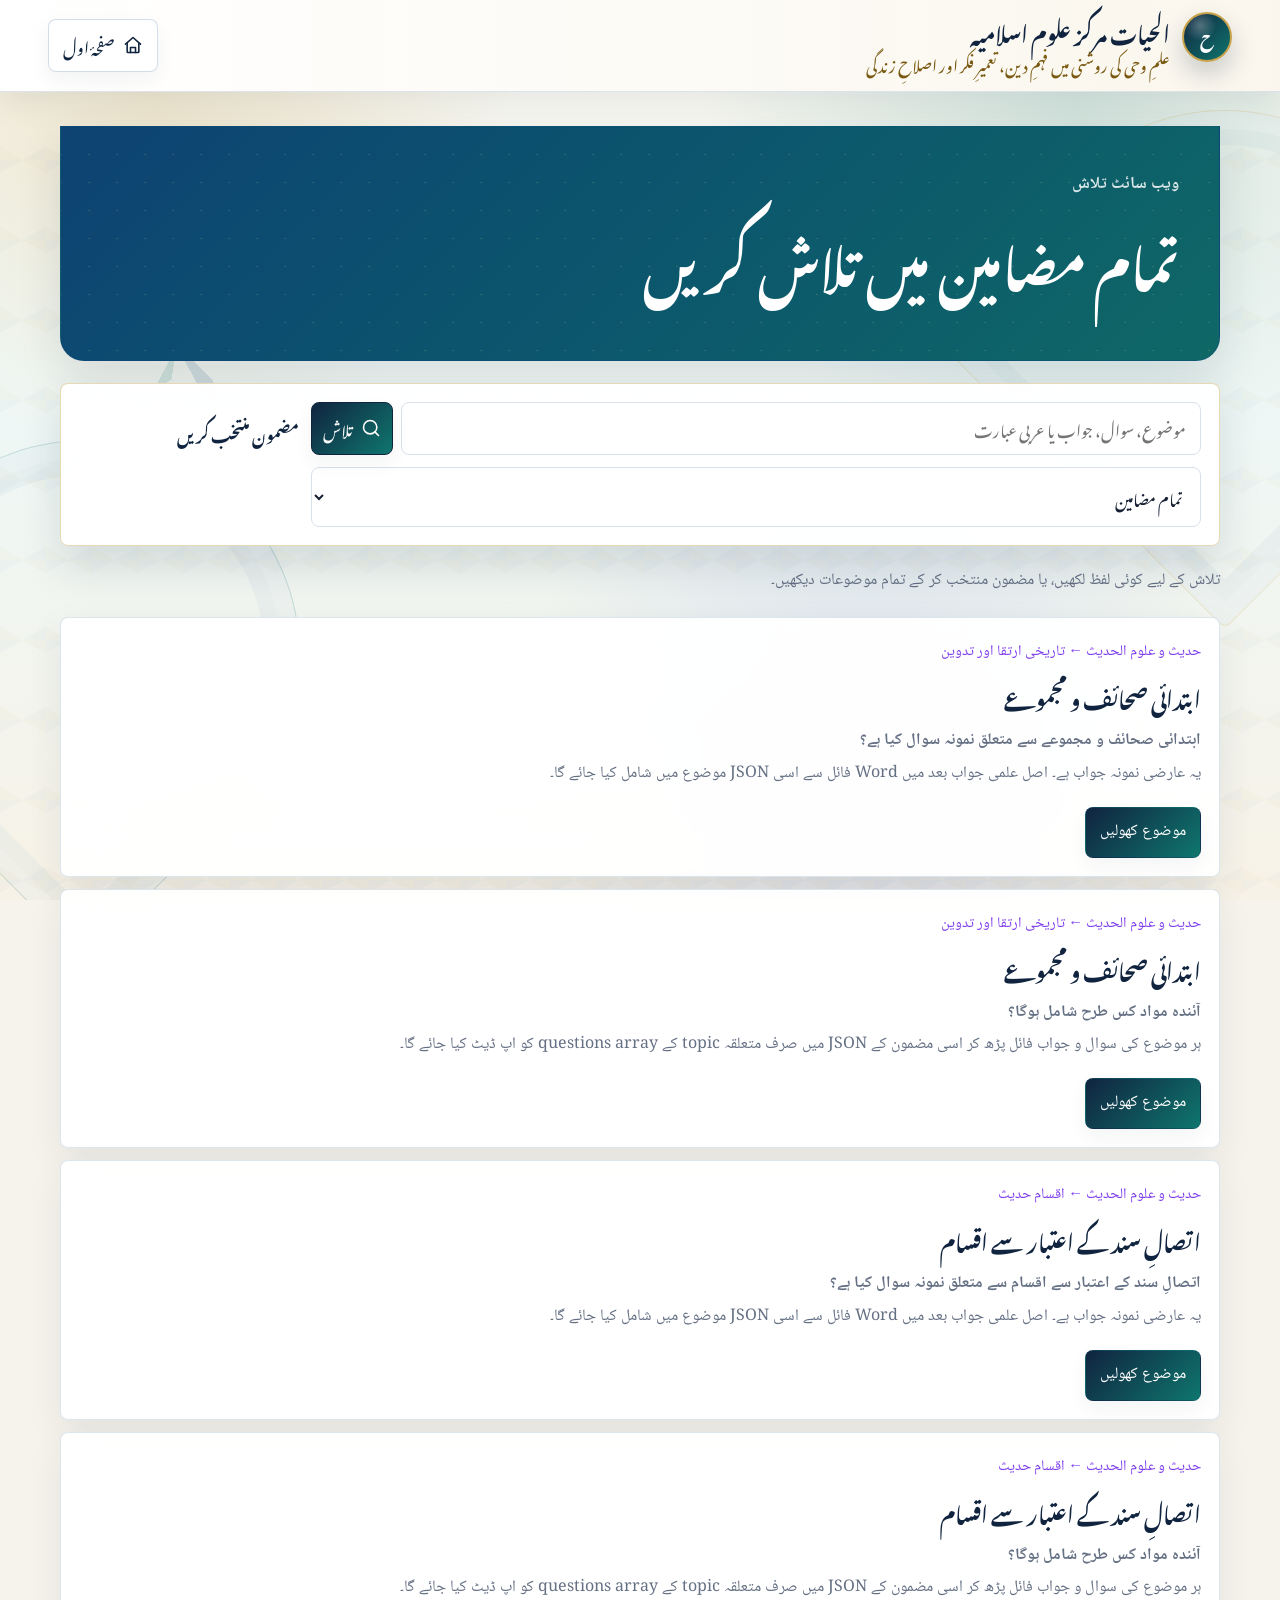
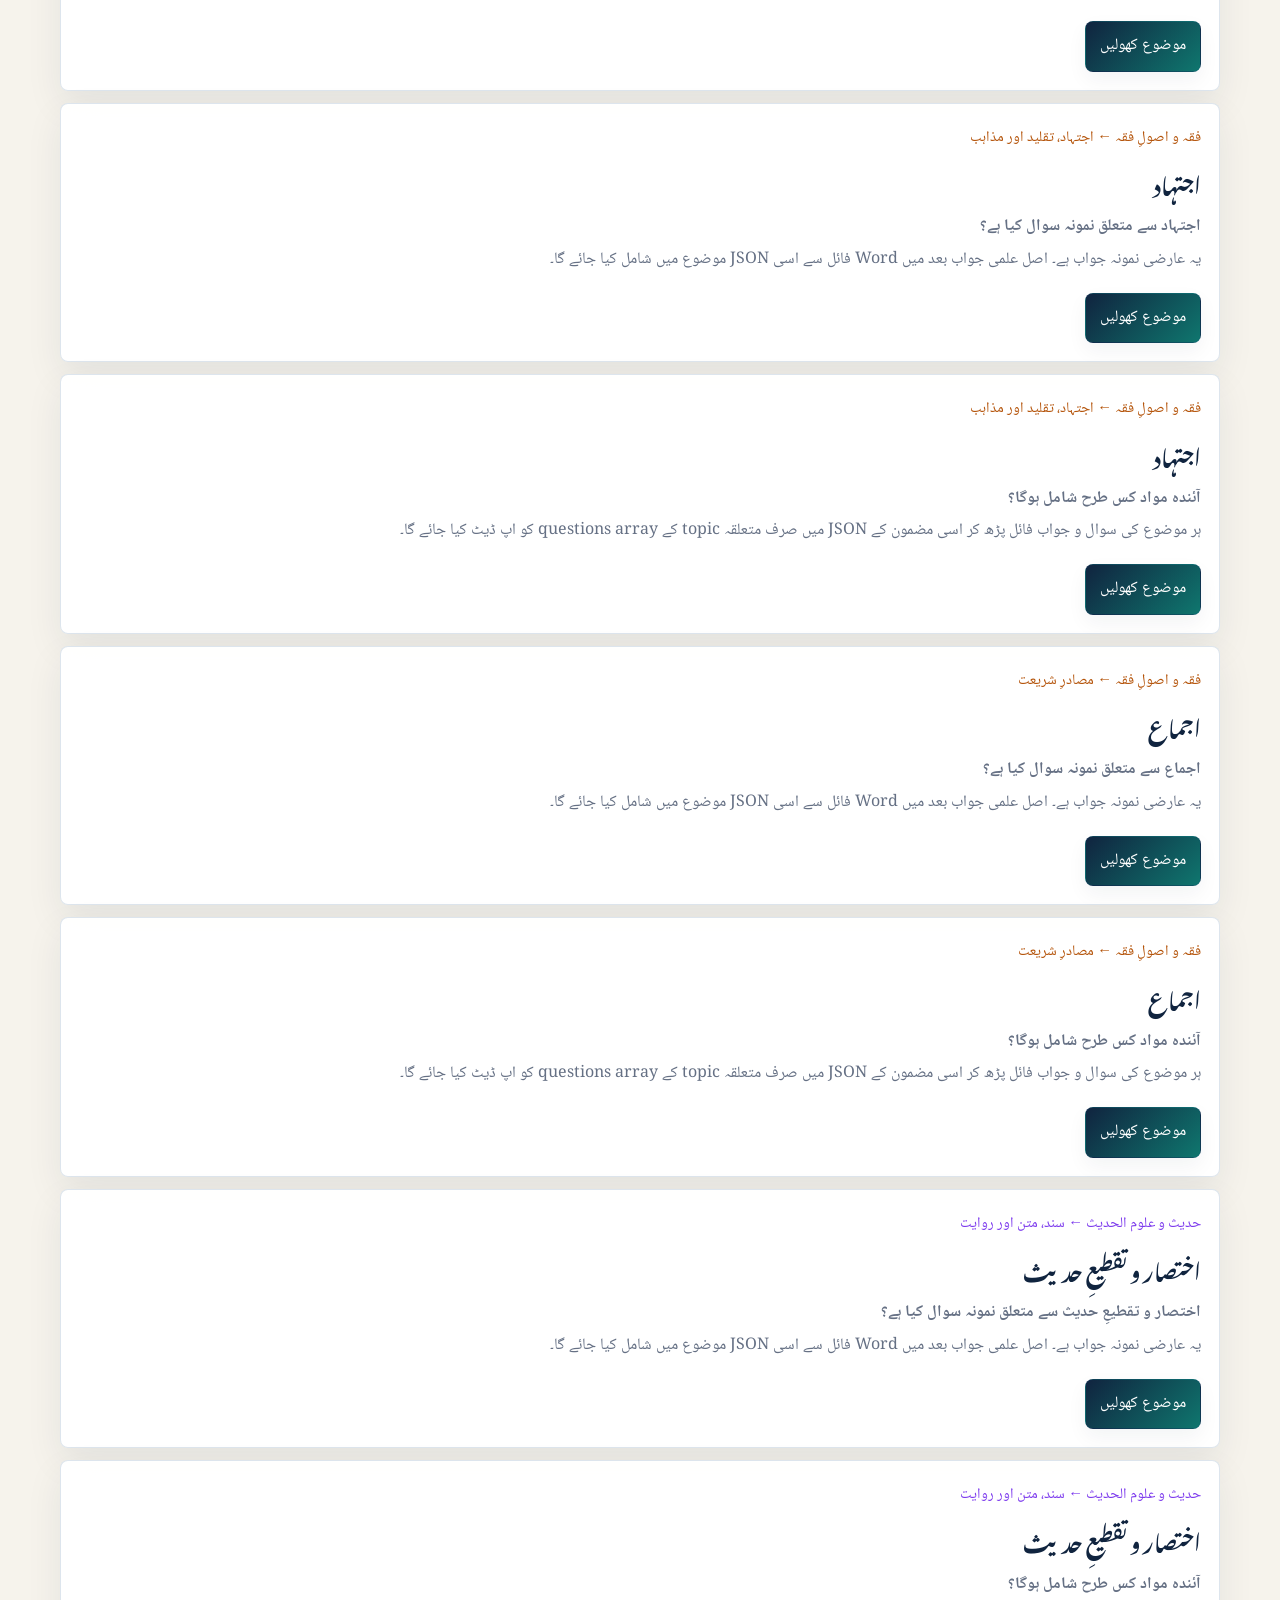
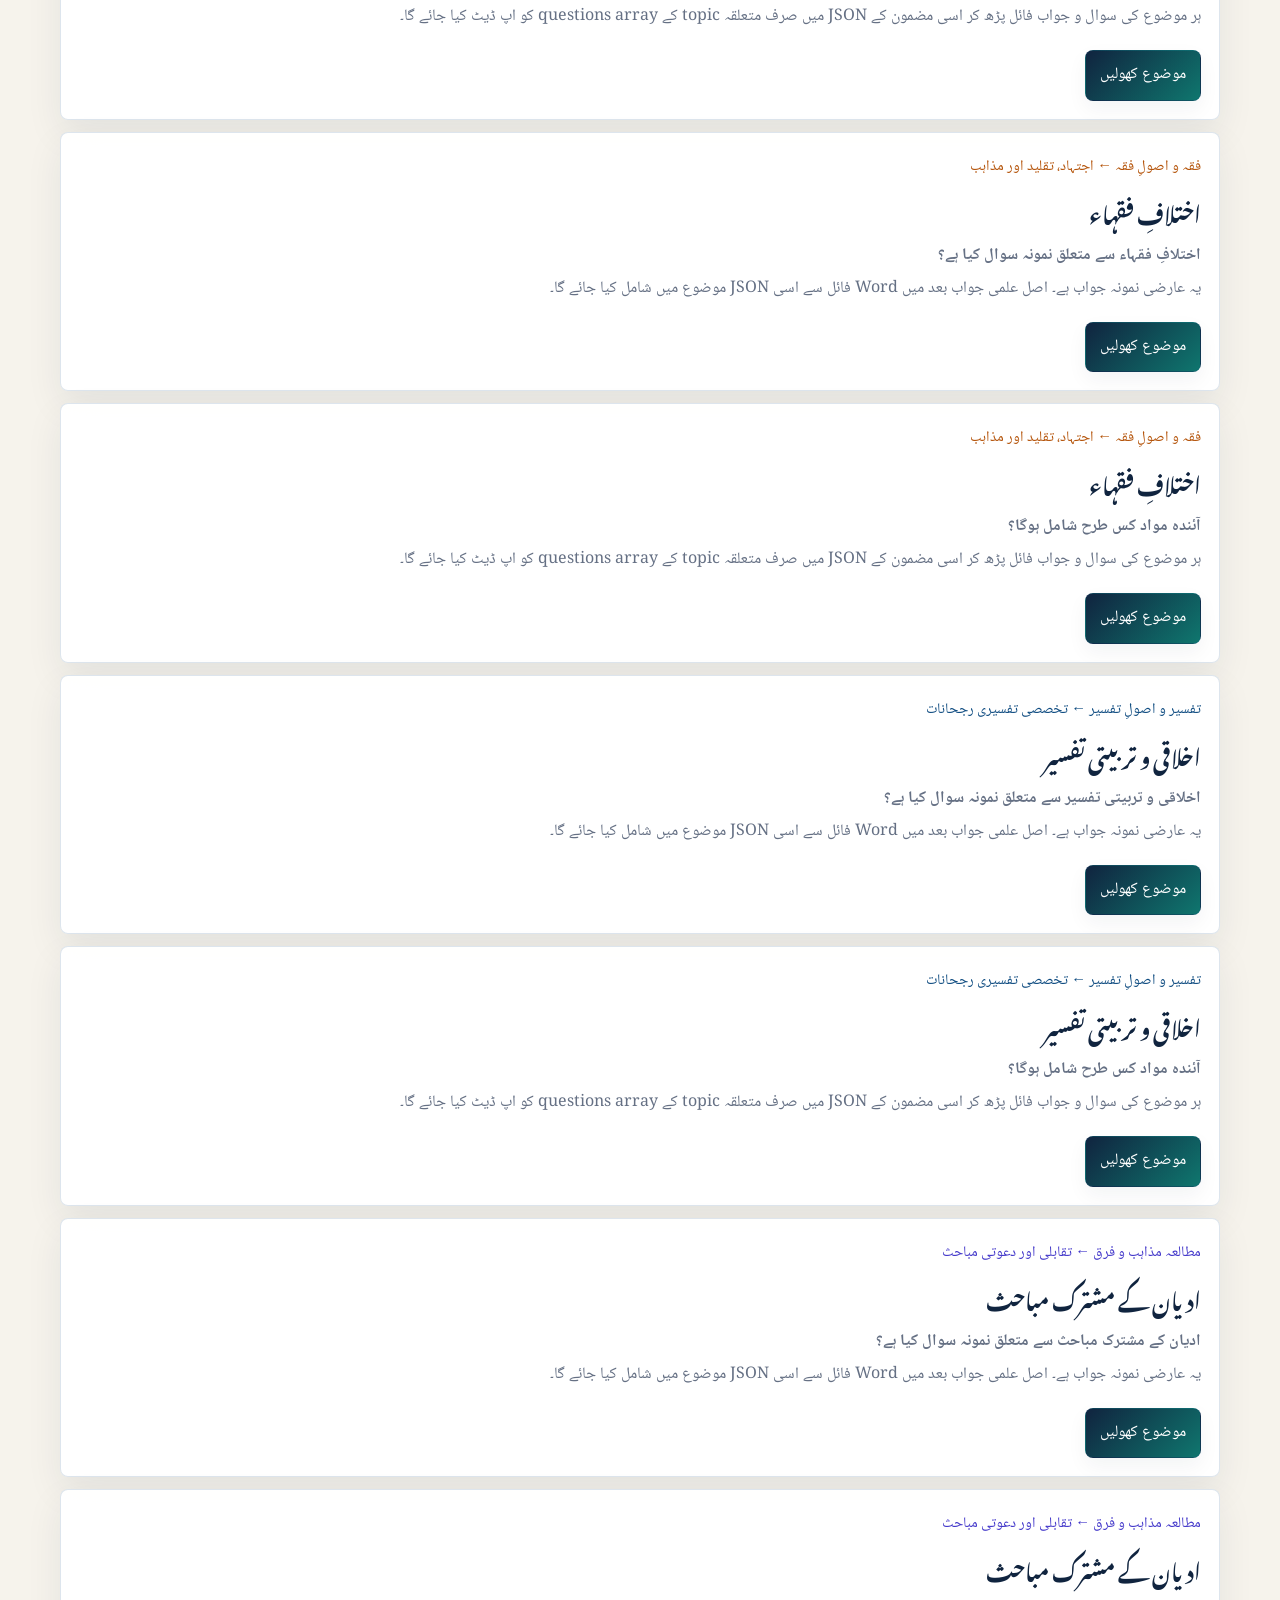
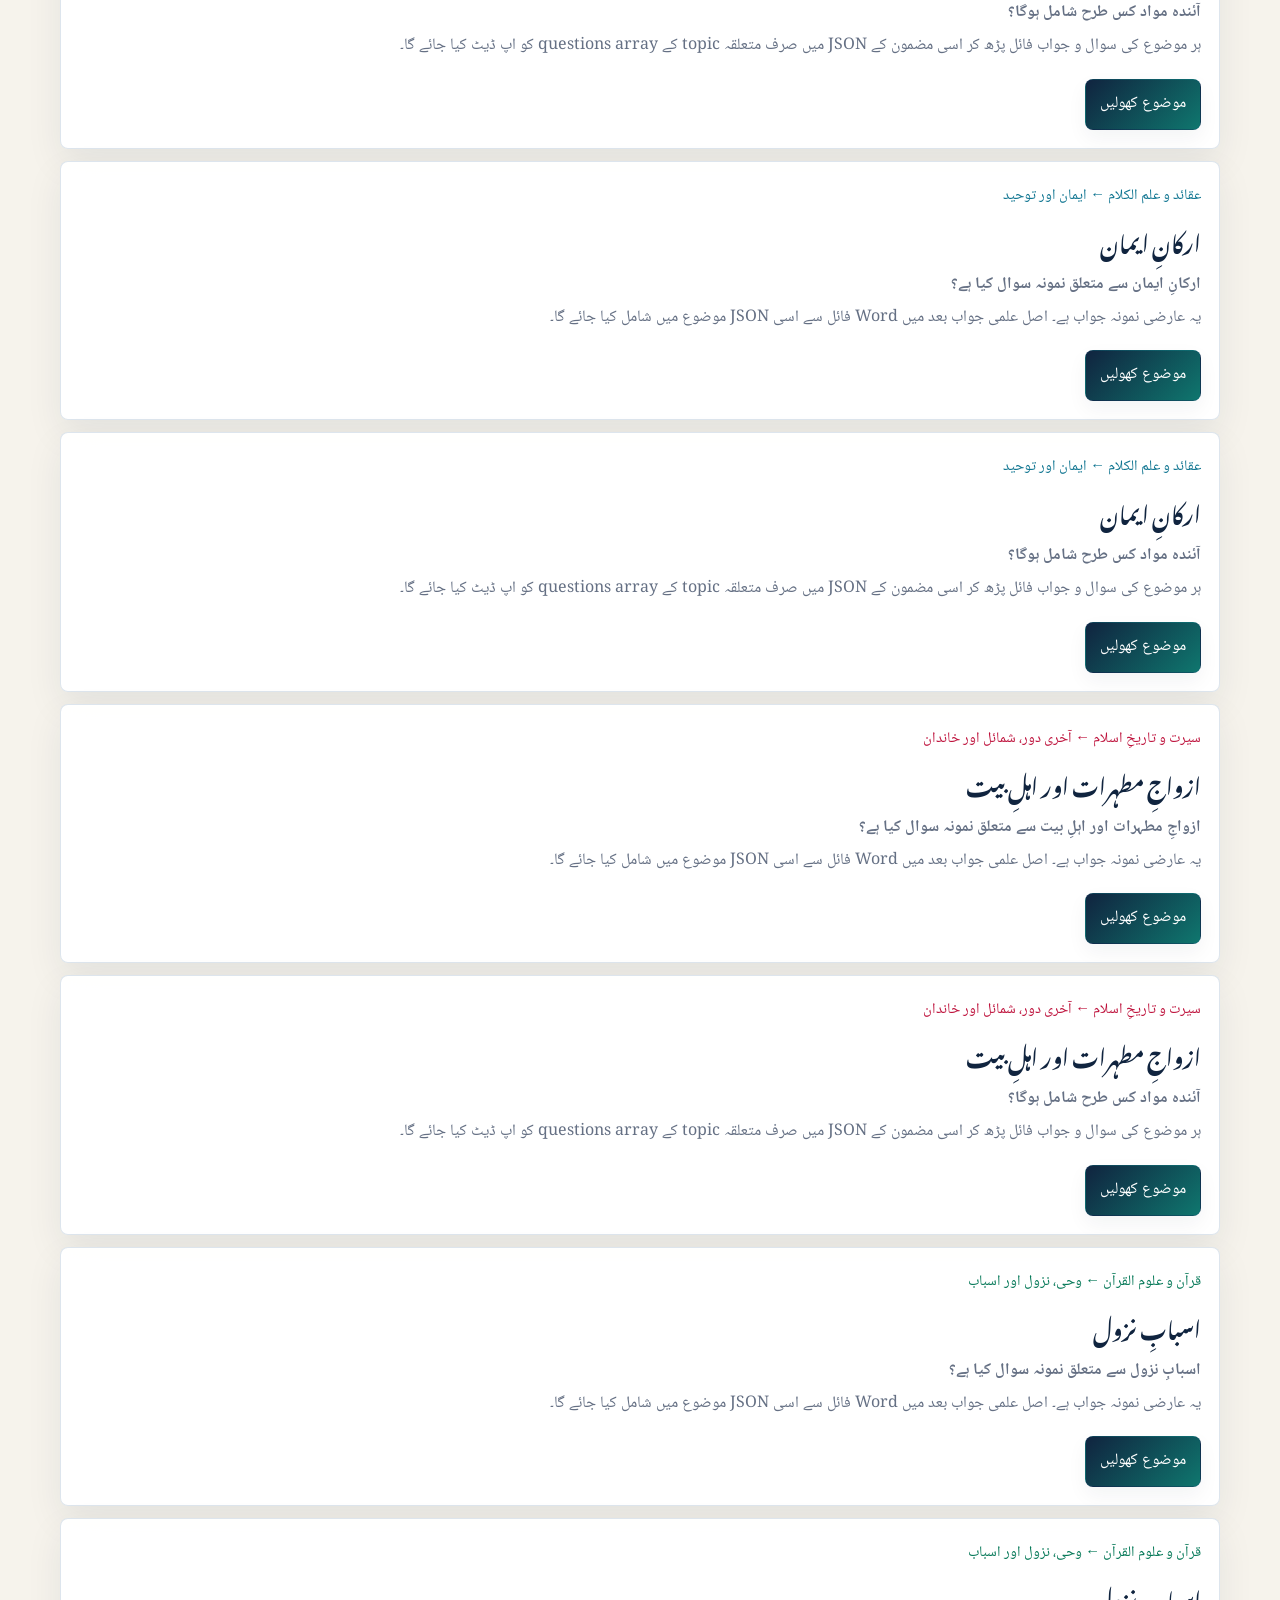
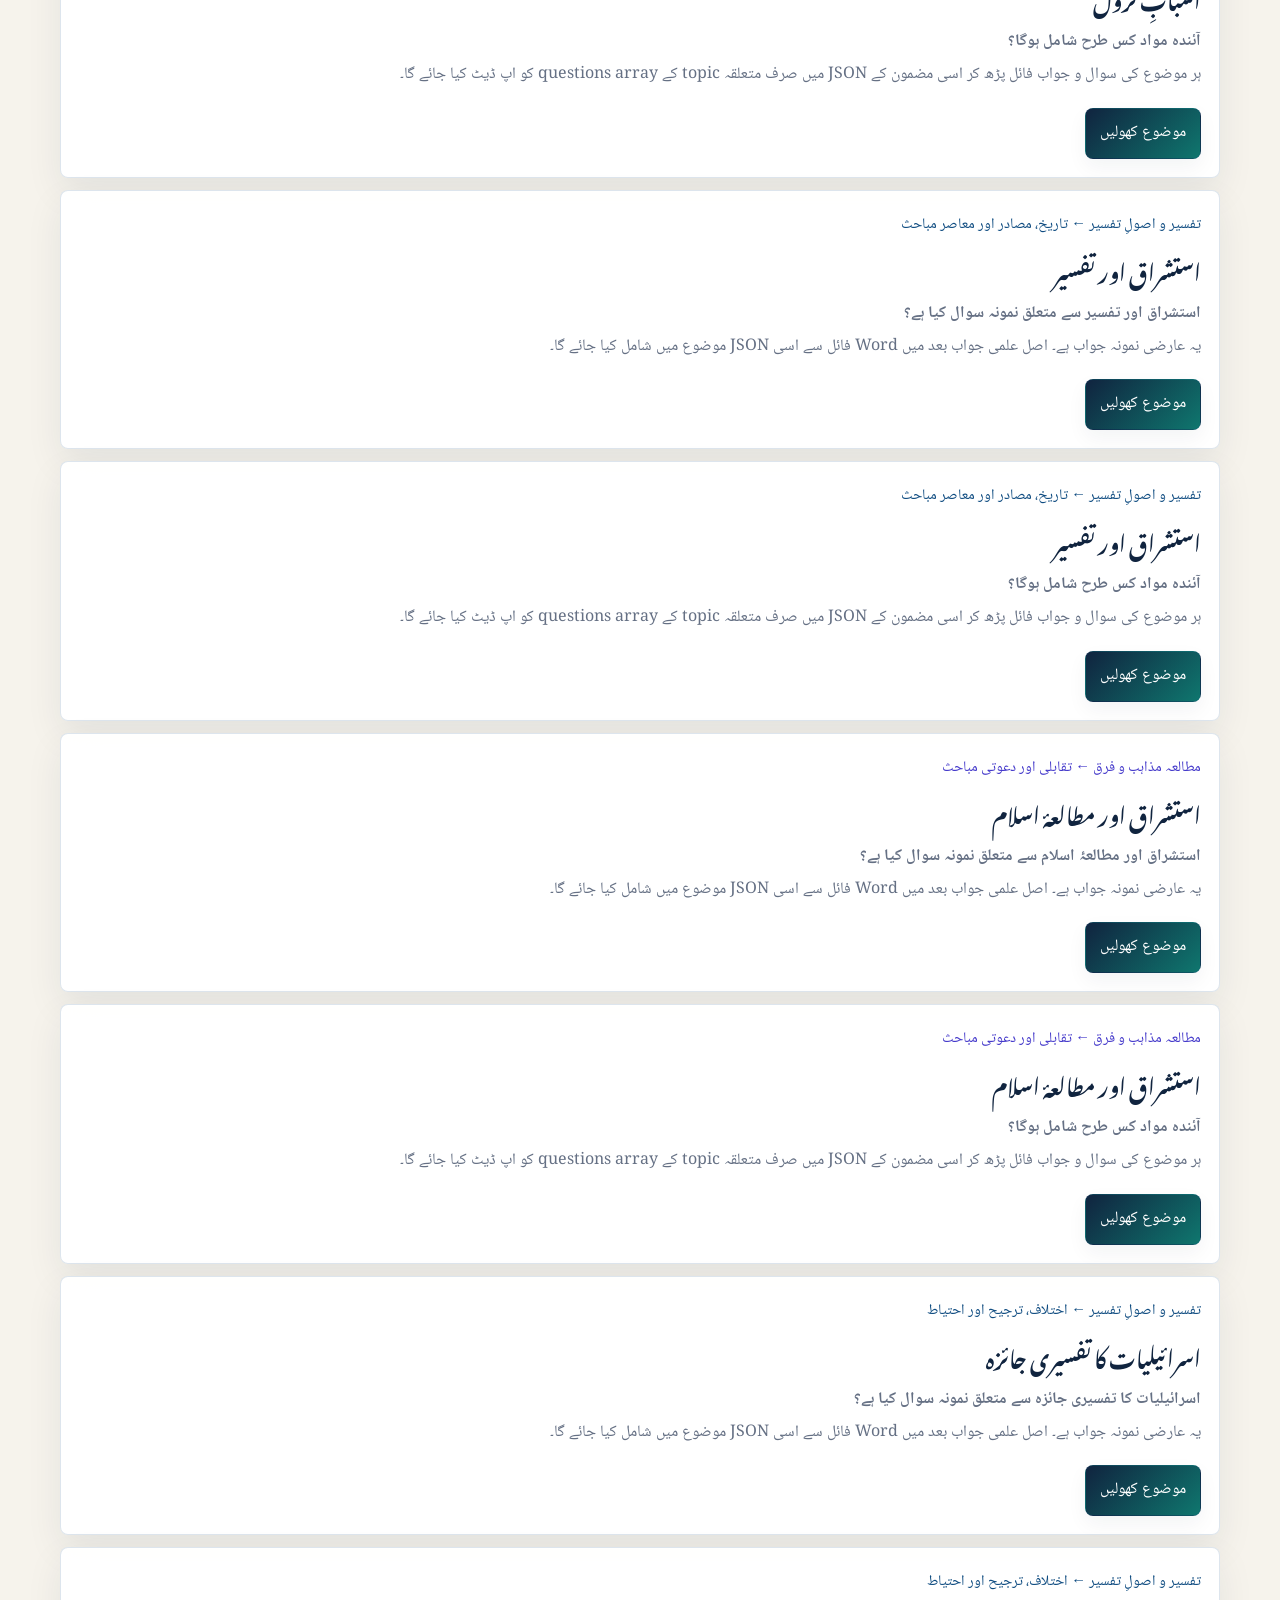
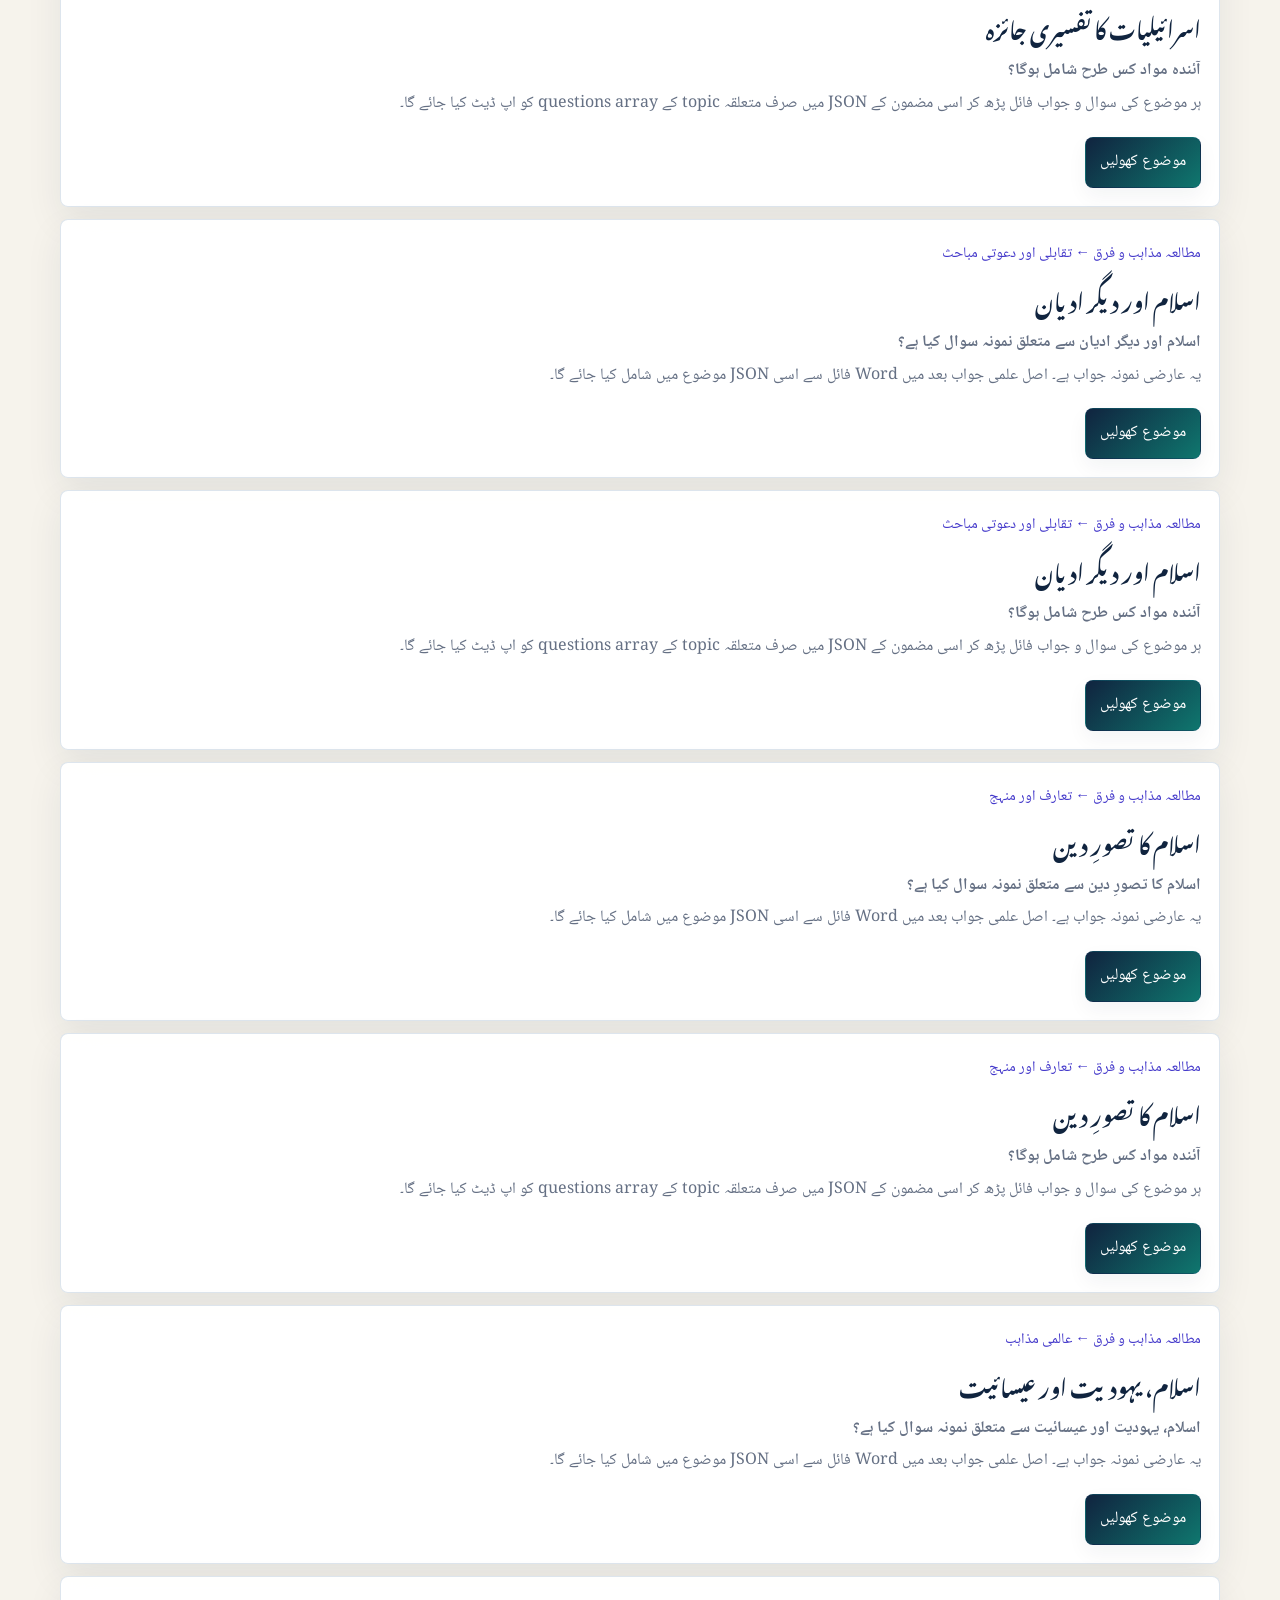
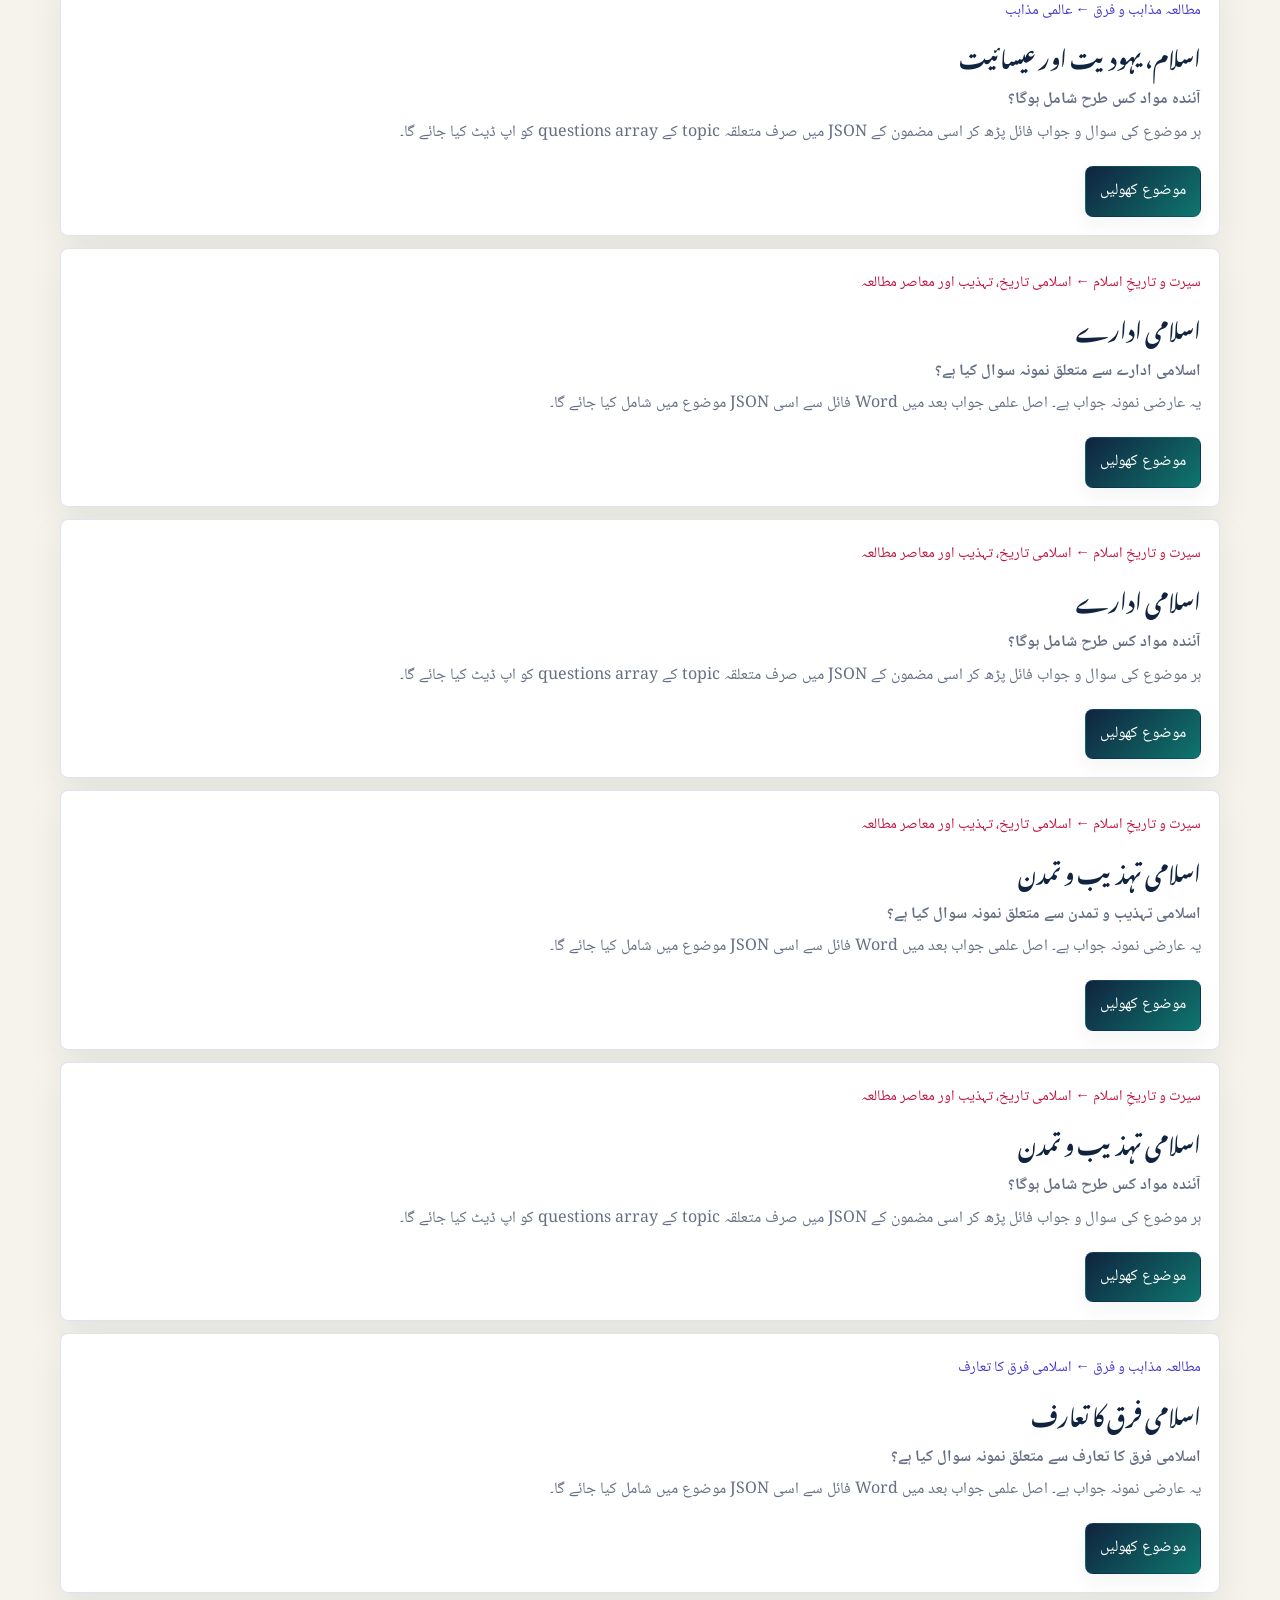
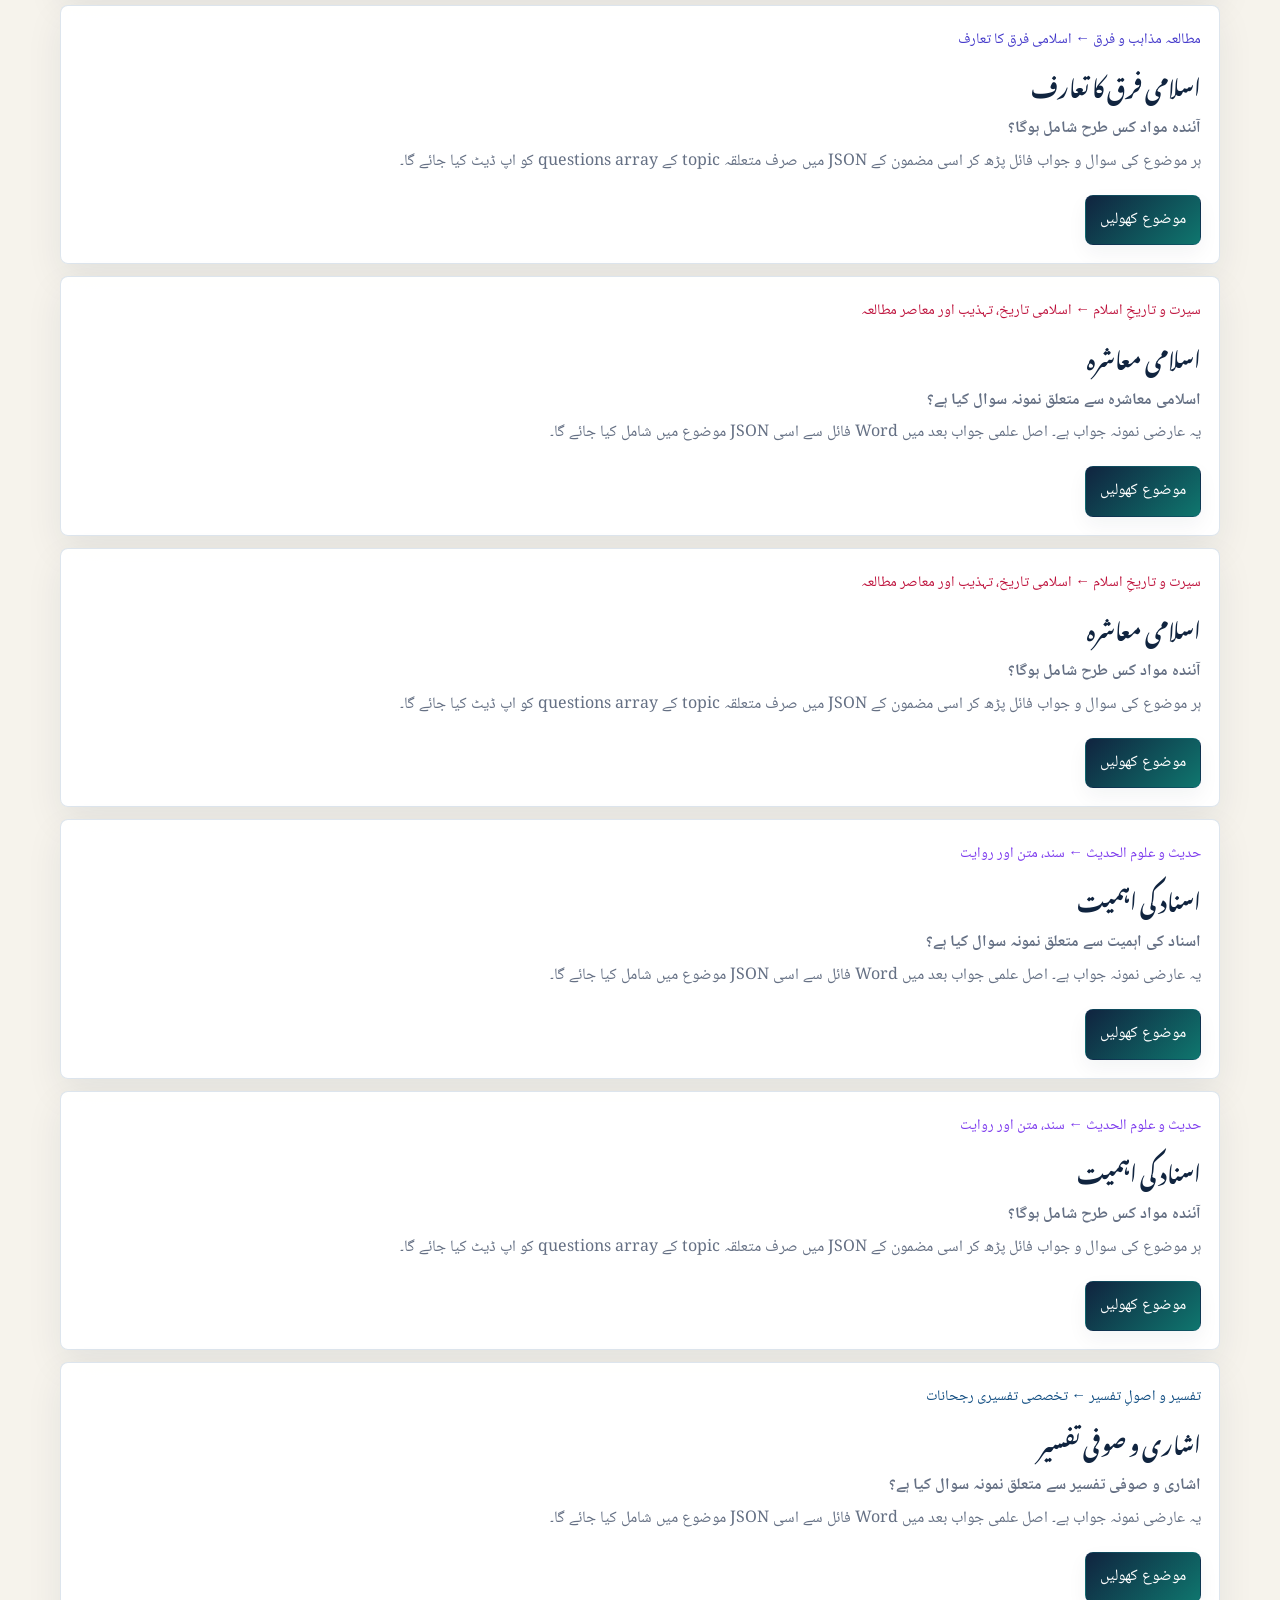
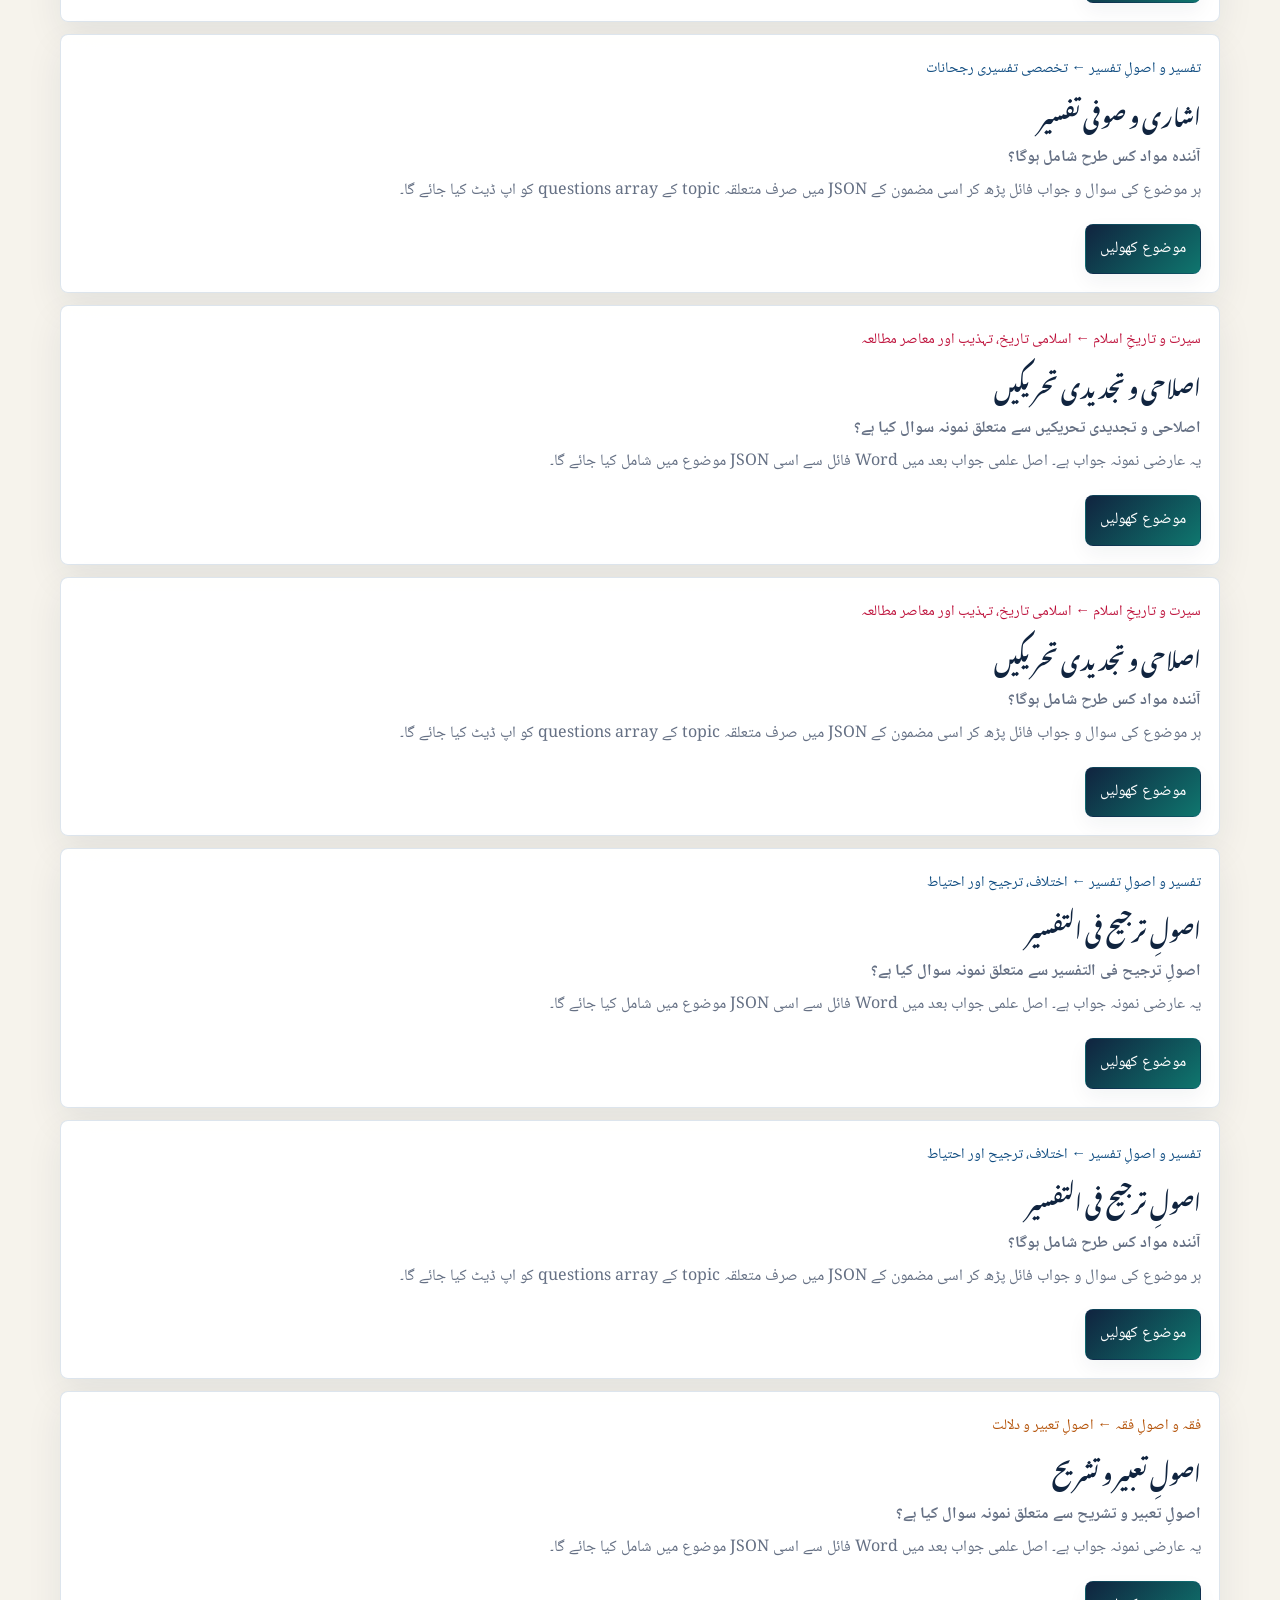
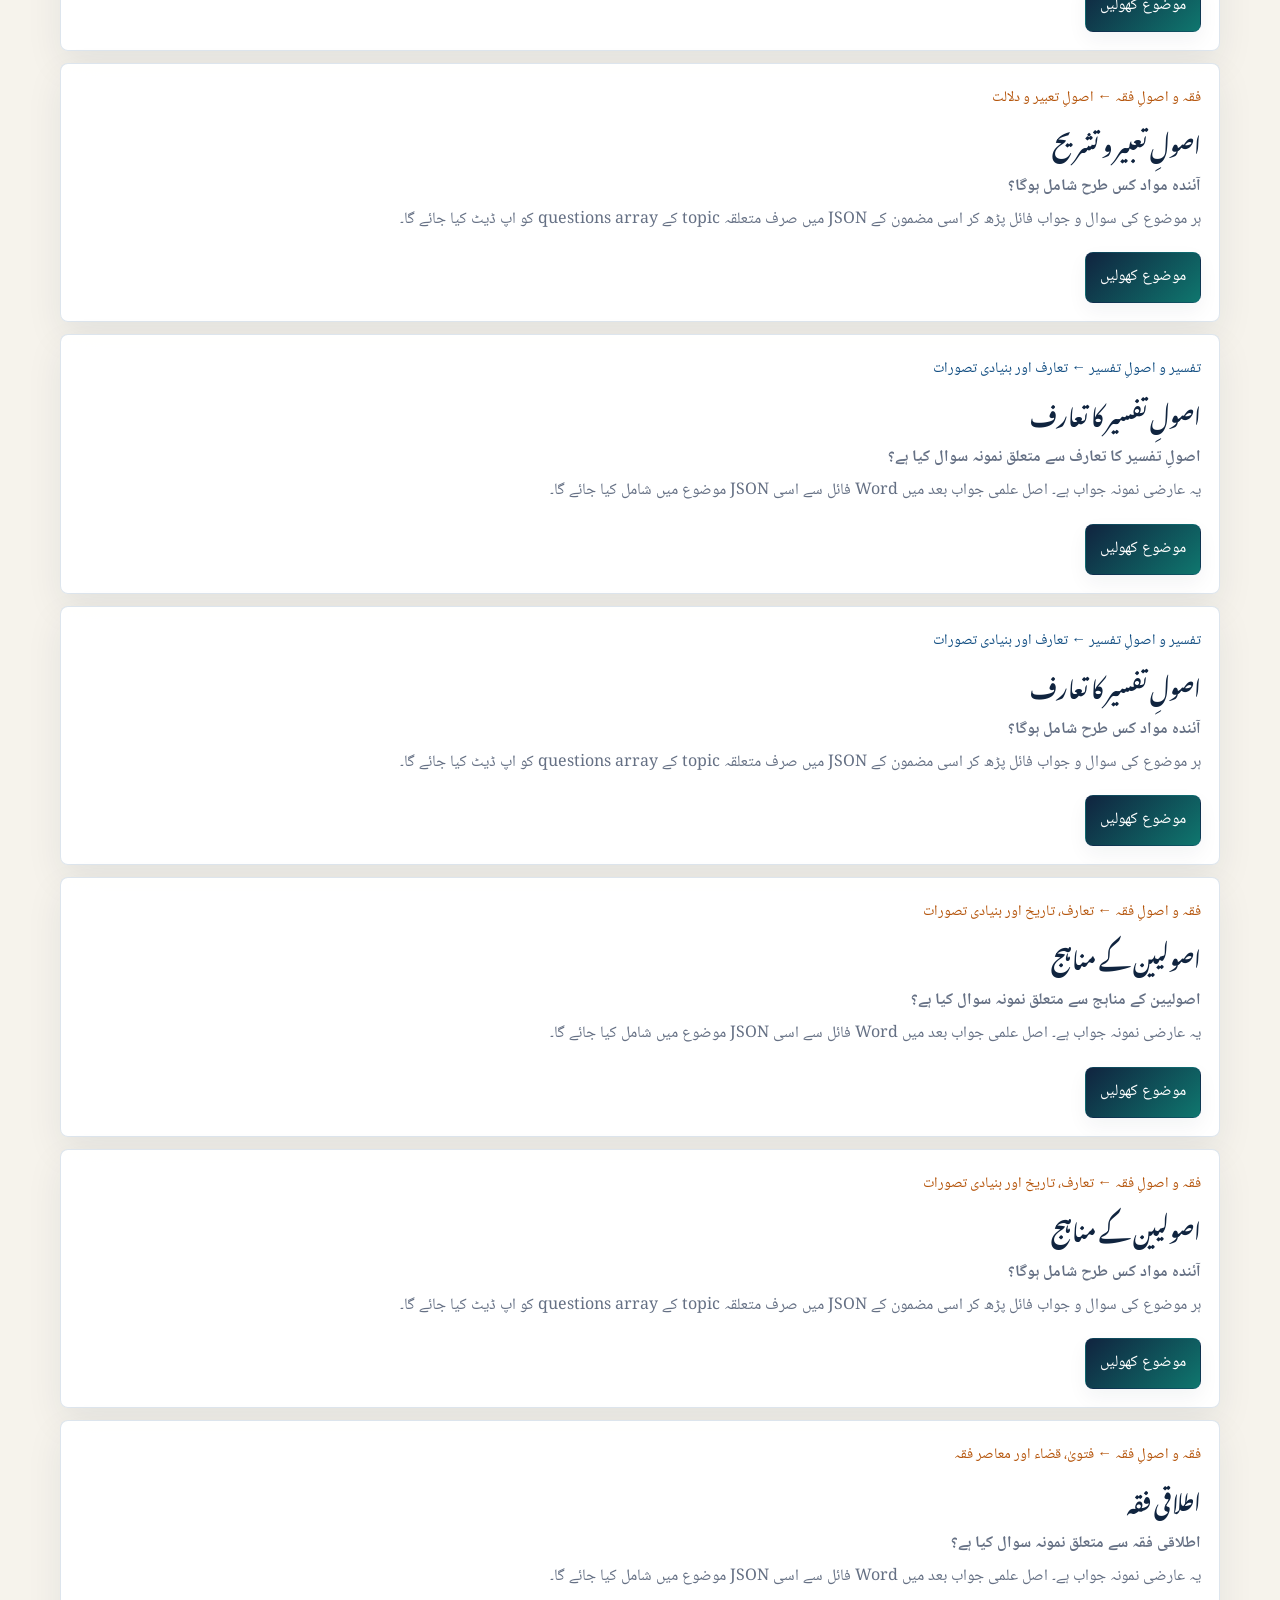
==== commit c35a2e3d: "Enhance website visuals and interactions" ====
--- a/search.html
+++ b/search.html
@@ -11,6 +11,13 @@
   <link rel="stylesheet" href="assets/css/style.css">
 </head>
 <body data-page="search">
+  <div class="scroll-progress" aria-hidden="true"></div>
+  <div class="thematic-bg" aria-hidden="true">
+    <span class="bg-arch arch-one"></span>
+    <span class="bg-arch arch-two"></span>
+    <span class="bg-star star-one"></span>
+    <span class="bg-star star-two"></span>
+  </div>
   <header class="site-header">
     <a class="brand" href="index.html" aria-label="صفحۂ اول">
       <span class="brand-mark" aria-hidden="true">ح</span>
--- a/assets/css/style.css
+++ b/assets/css/style.css
@@ -16,6 +16,7 @@
   --theme: #0f4c81;
   --theme-2: #0f766e;
   --theme-soft: #eef8f7;
+  --surface-glass: rgba(255, 255, 255, 0.82);
 }
 
 @font-face {
@@ -47,6 +48,75 @@
     var(--bg);
   font-family: "Jameel Noori Nastaleeq", "Noto Nastaliq Urdu", "Noto Naskh Arabic", serif;
   line-height: 2.18;
+}
+
+.thematic-bg {
+  position: fixed;
+  inset: 0;
+  z-index: -2;
+  overflow: hidden;
+  pointer-events: none;
+  background:
+    radial-gradient(circle at 12% 10%, rgba(201, 162, 76, 0.22), transparent 26%),
+    radial-gradient(circle at 84% 12%, rgba(15, 118, 110, 0.16), transparent 28%),
+    radial-gradient(circle at 68% 86%, rgba(29, 78, 216, 0.12), transparent 32%),
+    linear-gradient(180deg, #fbf8f0 0%, #eef7f5 48%, #f7f2e7 100%);
+}
+
+.scroll-progress {
+  position: fixed;
+  top: 0;
+  inset-inline-start: 0;
+  z-index: 50;
+  width: var(--scroll-progress, 0%);
+  height: 4px;
+  pointer-events: none;
+  background: linear-gradient(90deg, var(--gold), var(--theme), var(--theme-2));
+  box-shadow: 0 0 18px rgba(201, 162, 76, 0.55);
+}
+
+.bg-arch {
+  position: absolute;
+  width: min(42vw, 430px);
+  aspect-ratio: 1;
+  border: 1px solid rgba(201, 162, 76, 0.22);
+  border-radius: 50% 50% 8px 8px;
+  transform: rotate(45deg);
+  box-shadow:
+    inset 0 0 0 18px rgba(255, 255, 255, 0.16),
+    inset 0 0 0 34px rgba(15, 76, 129, 0.04);
+}
+
+.arch-one {
+  top: 110px;
+  inset-inline-start: -160px;
+}
+
+.arch-two {
+  right: auto;
+  bottom: 30px;
+  inset-inline-end: -130px;
+  border-color: rgba(15, 118, 110, 0.2);
+}
+
+.bg-star {
+  position: absolute;
+  width: 150px;
+  aspect-ratio: 1;
+  opacity: 0.16;
+  background: conic-gradient(from 45deg, transparent 0 10%, rgba(201, 162, 76, 0.9) 10% 15%, transparent 15% 25%, rgba(15, 76, 129, 0.85) 25% 30%, transparent 30% 40%, rgba(15, 118, 110, 0.85) 40% 45%, transparent 45% 100%);
+  clip-path: polygon(50% 0, 61% 35%, 98% 35%, 68% 56%, 79% 91%, 50% 70%, 21% 91%, 32% 56%, 2% 35%, 39% 35%);
+}
+
+.star-one {
+  top: 30%;
+  inset-inline-end: 8%;
+}
+
+.star-two {
+  bottom: 13%;
+  inset-inline-start: 7%;
+  transform: scale(0.7) rotate(18deg);
 }
 
 a {
@@ -131,7 +201,7 @@
   border: 1px solid var(--line);
   border-radius: var(--radius);
   cursor: pointer;
-  transition: transform 160ms ease, border-color 160ms ease, background 160ms ease;
+  transition: transform 180ms ease, border-color 180ms ease, background 180ms ease, box-shadow 180ms ease;
 }
 
 .icon-link:hover,
@@ -158,6 +228,18 @@
   width: min(1160px, calc(100% - 32px));
   margin: 0 auto;
   padding: 34px 0 56px;
+}
+
+.site-header,
+.hero,
+.page-title,
+.subject-card,
+.group-card,
+.topic-view,
+.result-card,
+.hero-search,
+.search-panel {
+  backdrop-filter: blur(18px);
 }
 
 .hero {
@@ -301,6 +383,13 @@
   color: var(--navy);
   font-size: 1.35rem;
   line-height: 1.9;
+}
+
+.subject-card h3,
+.group-toggle span:first-child,
+.topic-button span,
+.qa-question > span:first-child {
+  text-wrap: balance;
 }
 
 .subject-card p,
@@ -728,6 +817,7 @@
 
 .subjects-grid {
   gap: 18px;
+  perspective: 1200px;
 }
 
 .subject-card,
@@ -748,6 +838,8 @@
   background:
     linear-gradient(180deg, rgba(255,255,255,0.95), rgba(255,255,255,0.9)),
     linear-gradient(135deg, var(--theme-soft), #fff);
+  transform-style: preserve-3d;
+  will-change: transform;
 }
 
 .subject-card::before {
@@ -771,6 +863,25 @@
   background: color-mix(in srgb, var(--theme) 12%, transparent);
 }
 
+.subject-card .card-icon,
+.topic-head .card-icon {
+  transition: transform 220ms ease, box-shadow 220ms ease;
+  transform: translateZ(14px);
+}
+
+.subject-card:hover {
+  transform: translateY(-5px);
+}
+
+.subject-card:hover::before {
+  height: 7px;
+}
+
+.subject-card:hover .card-icon,
+.topic-head:hover .card-icon {
+  transform: translateY(-3px) rotate(-2deg) scale(1.04);
+}
+
 .subject-card:hover,
 .group-card:hover,
 .topic-button:hover,
@@ -793,6 +904,12 @@
   color: var(--navy);
 }
 
+.subject-card h3,
+.subject-card p,
+.subject-card .meta-row {
+  transform: translateZ(8px);
+}
+
 .subject-card p,
 .result-card p,
 .topic-summary {
@@ -864,6 +981,51 @@
   background:
     linear-gradient(90deg, color-mix(in srgb, var(--theme-soft) 72%, #fff), #fff);
   border-inline-start: 5px solid var(--theme);
+  transition: background 180ms ease, transform 180ms ease;
+}
+
+.group-toggle::after,
+.topic-button::after,
+.icon-link::after,
+.button::after {
+  content: "";
+  position: absolute;
+  inset: 0;
+  opacity: 0;
+  background: linear-gradient(110deg, transparent 0%, rgba(255,255,255,0.52) 45%, transparent 70%);
+  transform: translateX(45%);
+  transition: opacity 180ms ease, transform 360ms ease;
+}
+
+.group-toggle:hover::after,
+.topic-button:hover::after,
+.icon-link:hover::after,
+.button:hover::after {
+  opacity: 1;
+  transform: translateX(-45%);
+}
+
+.group-toggle > *,
+.topic-button > *,
+.icon-link > *,
+.button > * {
+  position: relative;
+  z-index: 1;
+}
+
+.group-toggle[aria-expanded="true"] {
+  background:
+    linear-gradient(90deg, color-mix(in srgb, var(--theme-soft) 86%, #fff), #fff);
+  box-shadow: inset 0 -1px 0 rgba(15, 76, 129, 0.08);
+}
+
+.group-toggle[aria-expanded="true"] .pill .icon,
+.qa-question[aria-expanded="true"] .pill .icon {
+  transform: rotate(-90deg);
+}
+
+.pill .icon {
+  transition: transform 180ms ease;
 }
 
 .group-toggle .pill {
@@ -875,16 +1037,28 @@
   background: linear-gradient(180deg, rgba(255,255,255,0.52), rgba(255,255,255,0));
 }
 
+.topic-grid:not([hidden]) {
+  animation: revealPanel 220ms ease both;
+}
+
 .topic-button {
   min-height: 64px;
   border-color: color-mix(in srgb, var(--theme) 18%, var(--line));
   background:
     linear-gradient(135deg, rgba(255,255,255,0.96), rgba(255,255,255,0.9)),
     linear-gradient(90deg, color-mix(in srgb, var(--theme) 12%, transparent), transparent);
+  box-shadow: 0 8px 20px rgba(16, 36, 63, 0.04);
 }
 
 .topic-button .icon {
   color: var(--theme);
+}
+
+.topic-button:hover {
+  transform: translateY(-3px) scale(1.01);
+  background:
+    linear-gradient(135deg, rgba(255,255,255,0.98), color-mix(in srgb, var(--theme-soft) 62%, #fff)),
+    linear-gradient(90deg, color-mix(in srgb, var(--theme) 16%, transparent), transparent);
 }
 
 .topic-view {
@@ -896,17 +1070,51 @@
   box-shadow: 0 8px 22px rgba(16, 36, 63, 0.05);
 }
 
+.qa-item.is-open {
+  border-color: color-mix(in srgb, var(--theme) 32%, var(--line));
+  box-shadow: 0 16px 36px rgba(16, 36, 63, 0.1);
+}
+
 .qa-question {
   min-height: 74px;
   color: var(--navy);
   background:
     linear-gradient(90deg, color-mix(in srgb, var(--theme-soft) 78%, #fff), #fff);
+}
+
+.qa-question:hover {
+  background:
+    linear-gradient(90deg, color-mix(in srgb, var(--theme-soft) 92%, #fff), #fff);
 }
 
 .qa-answer {
   padding: clamp(18px, 3vw, 30px);
   font-size: 1.05rem;
   line-height: 2.25;
+}
+
+.qa-item.is-open .qa-answer {
+  animation: revealPanel 220ms ease both;
+}
+
+.topic-stats {
+  display: flex;
+  flex-wrap: wrap;
+  gap: 10px;
+  margin-top: 18px;
+}
+
+.stat-chip {
+  display: inline-flex;
+  align-items: center;
+  gap: 8px;
+  padding: 7px 12px;
+  color: var(--navy);
+  background: color-mix(in srgb, var(--theme-soft) 80%, #fff);
+  border: 1px solid color-mix(in srgb, var(--theme) 18%, var(--line));
+  border-radius: 999px;
+  font-family: "Noto Naskh Arabic", serif;
+  font-size: 0.92rem;
 }
 
 .answer-paragraph {
@@ -946,6 +1154,17 @@
   box-shadow: 0 10px 24px rgba(15, 76, 129, 0.08);
 }
 
+@keyframes revealPanel {
+  from {
+    opacity: 0;
+    transform: translateY(-6px);
+  }
+  to {
+    opacity: 1;
+    transform: translateY(0);
+  }
+}
+
 .topic-nav .button {
   border-color: color-mix(in srgb, var(--theme) 18%, var(--line));
 }
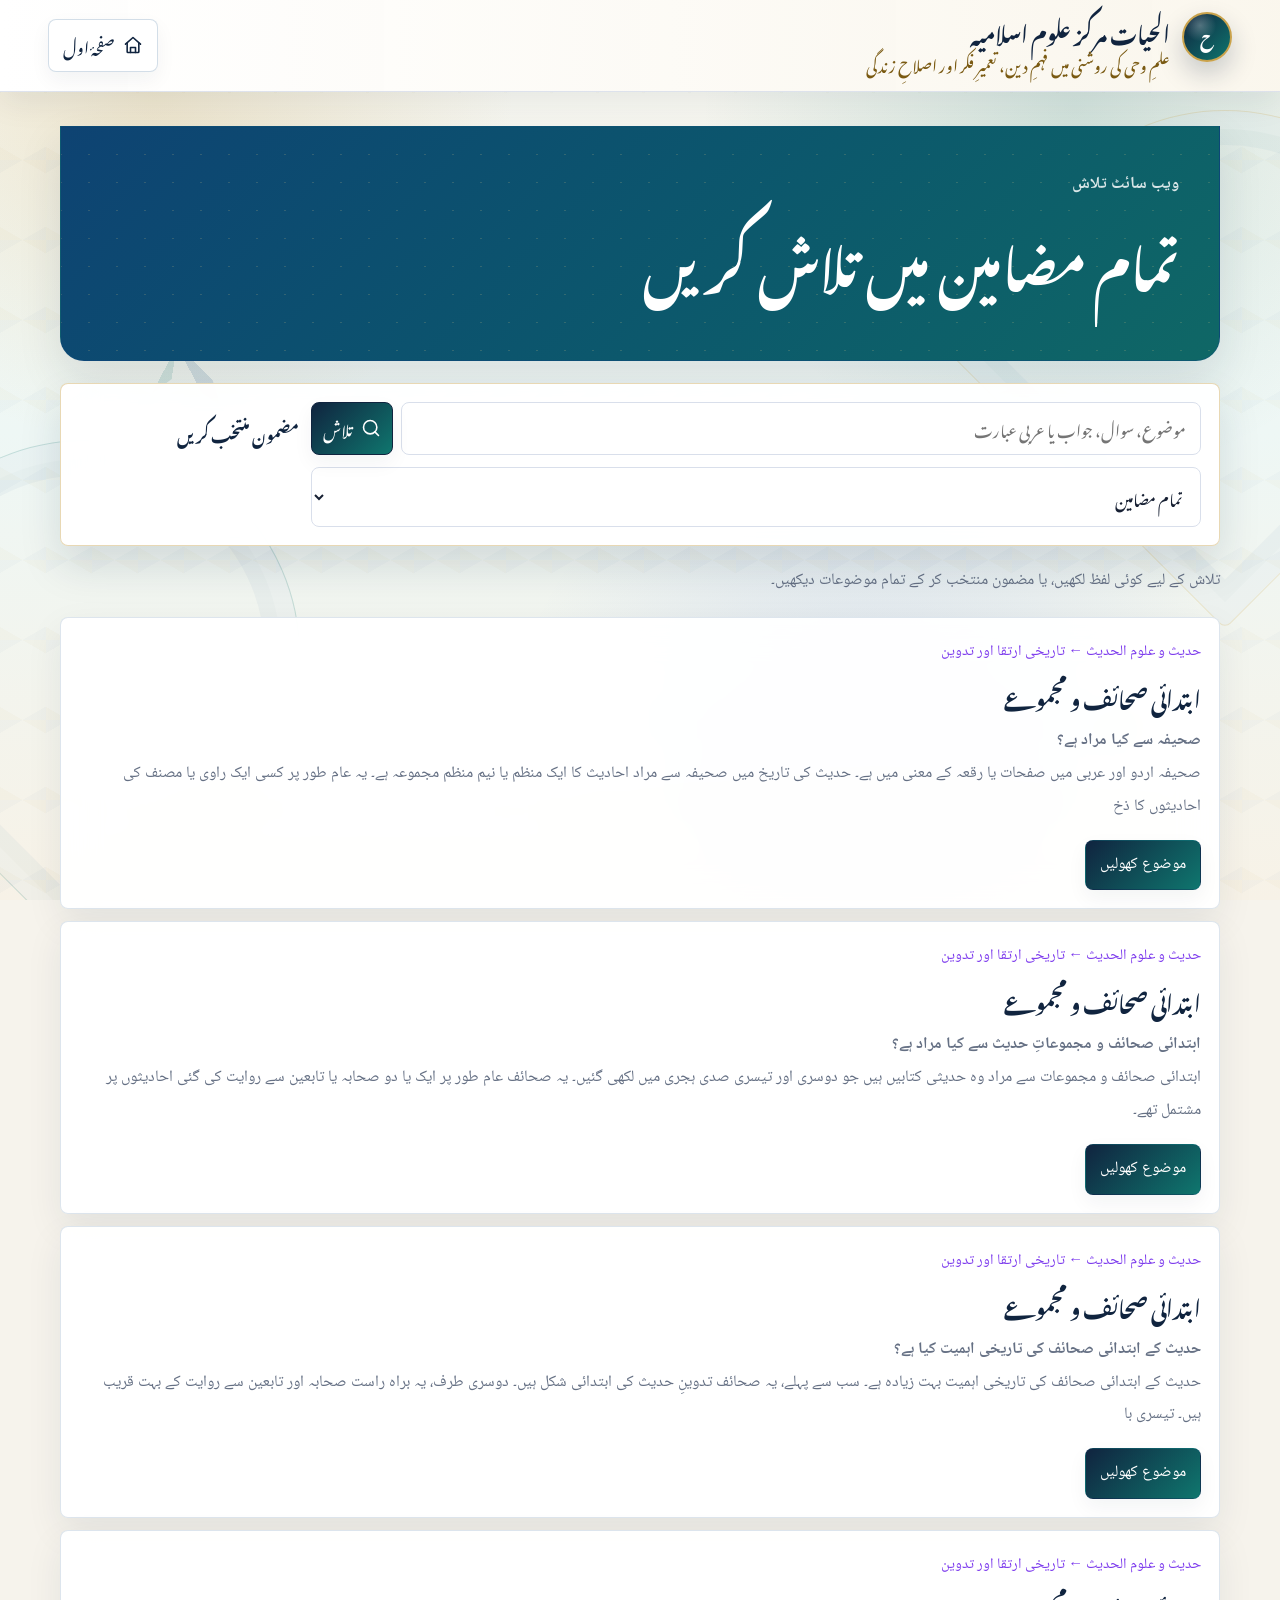
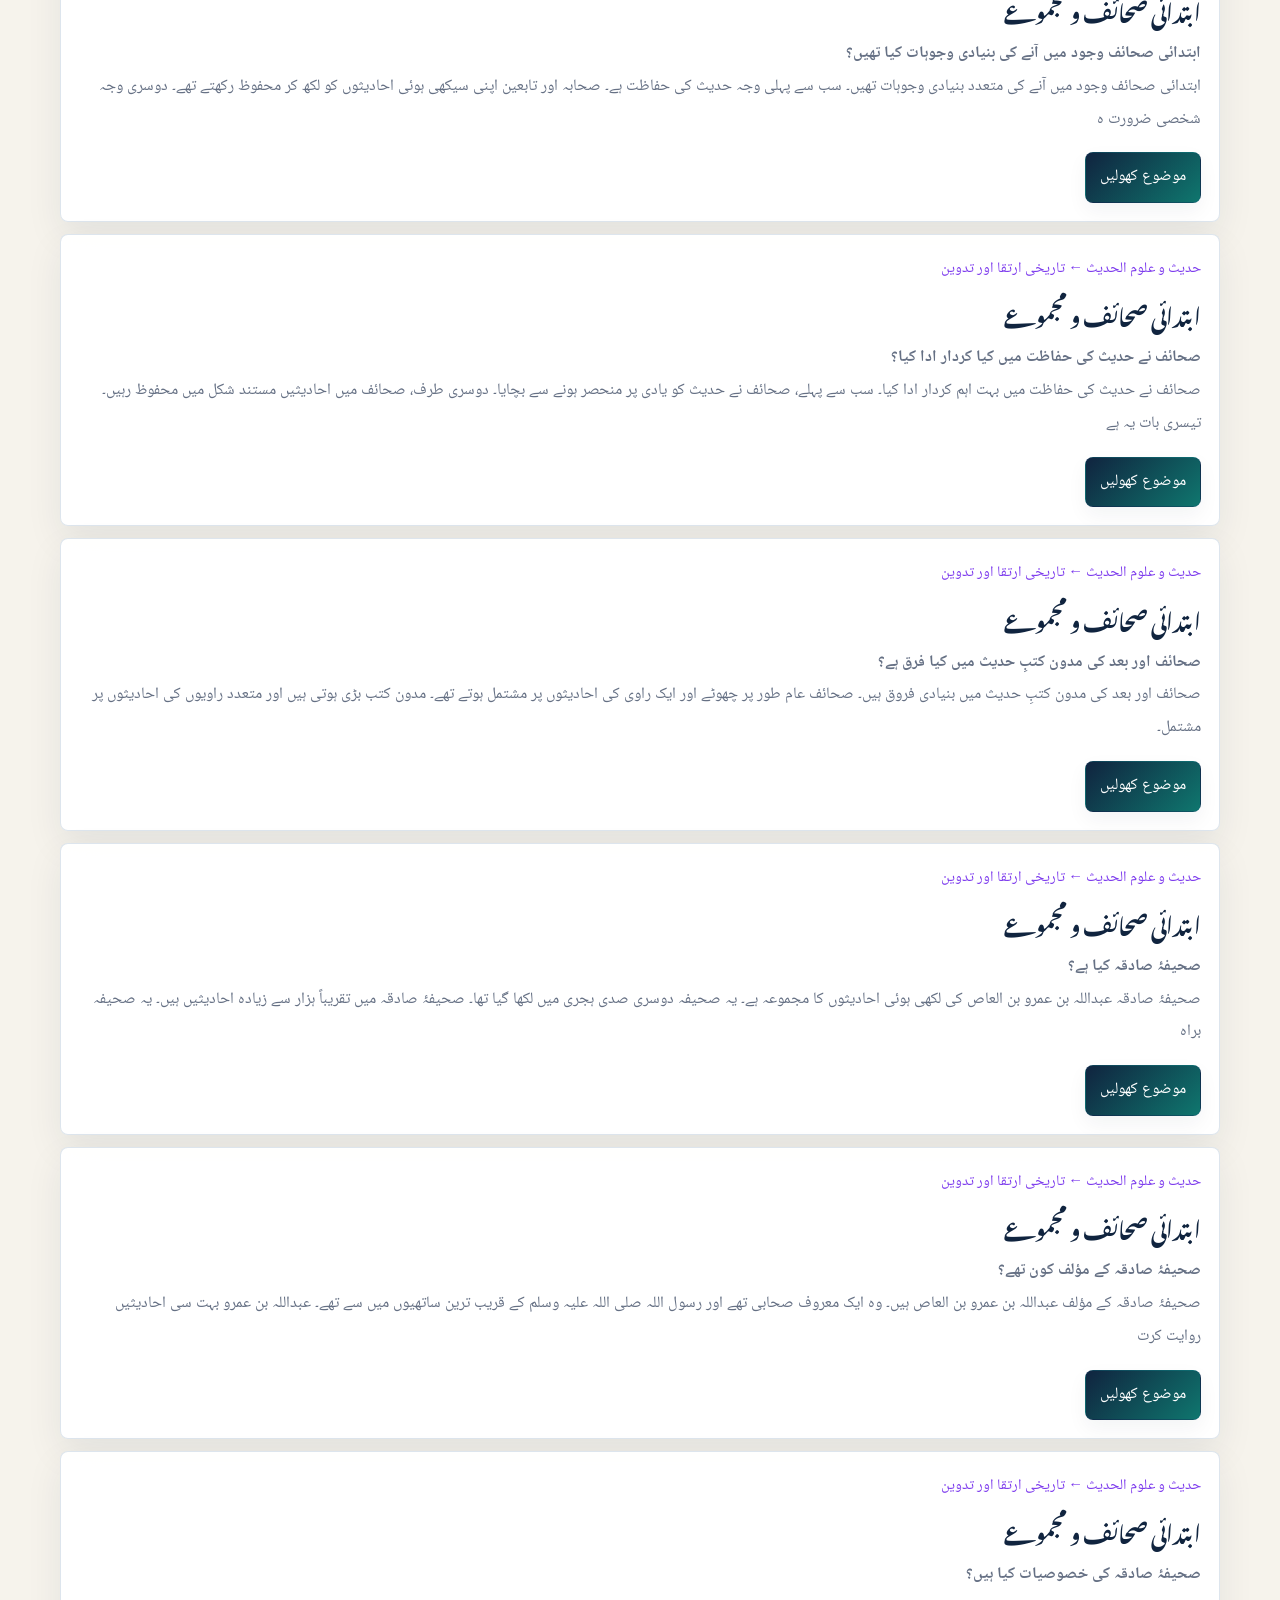
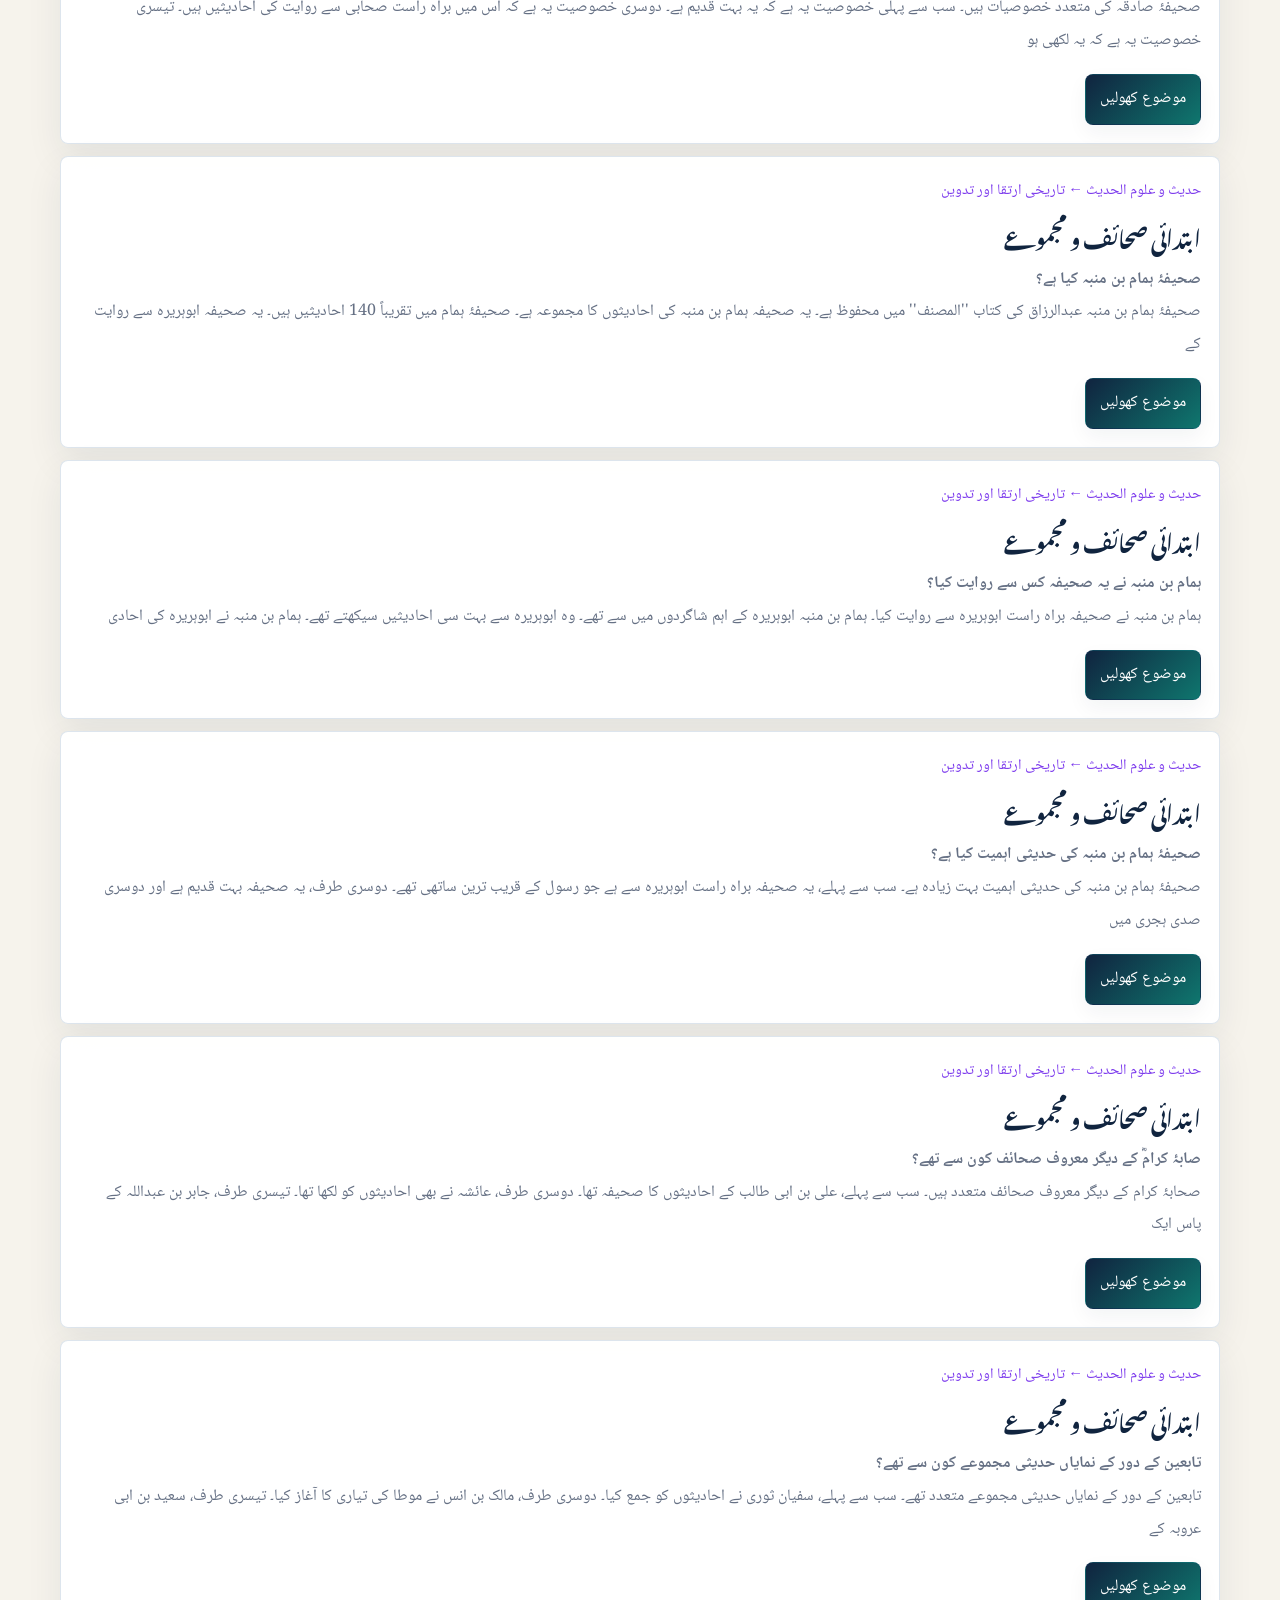
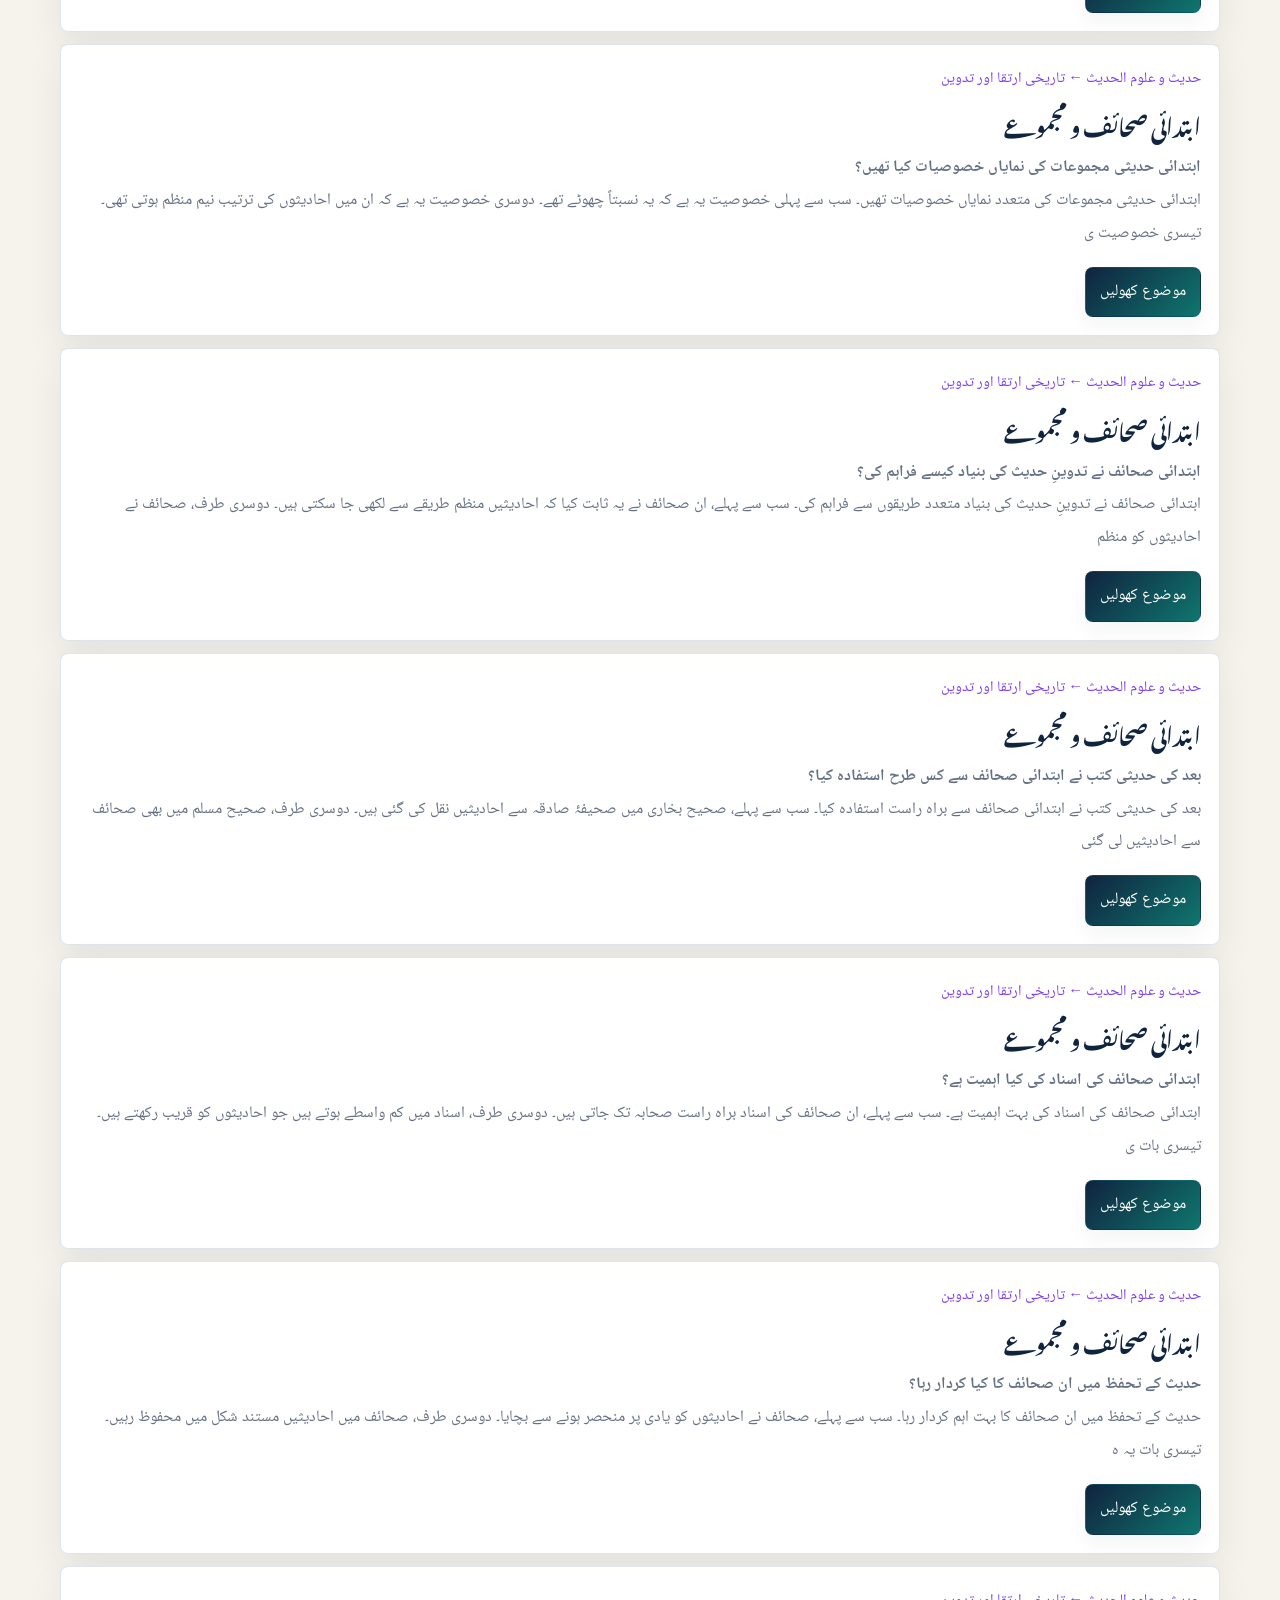
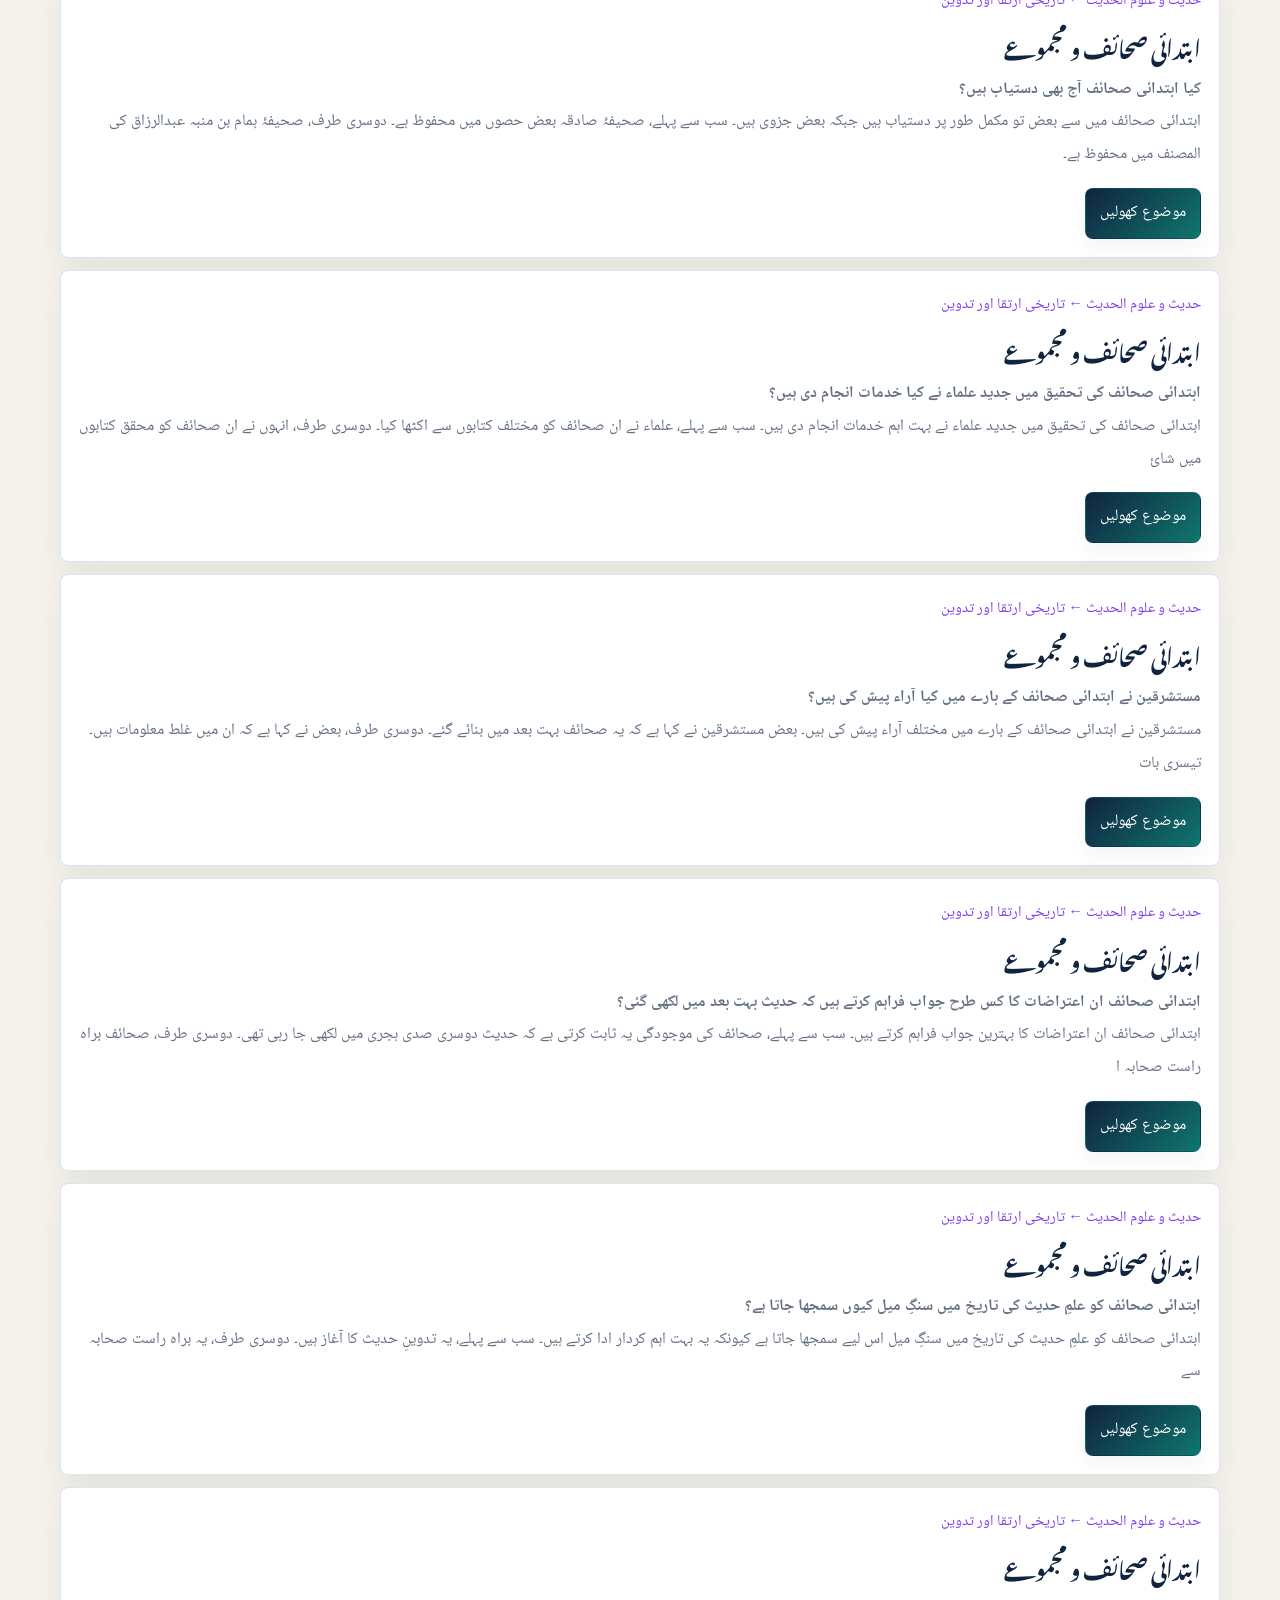
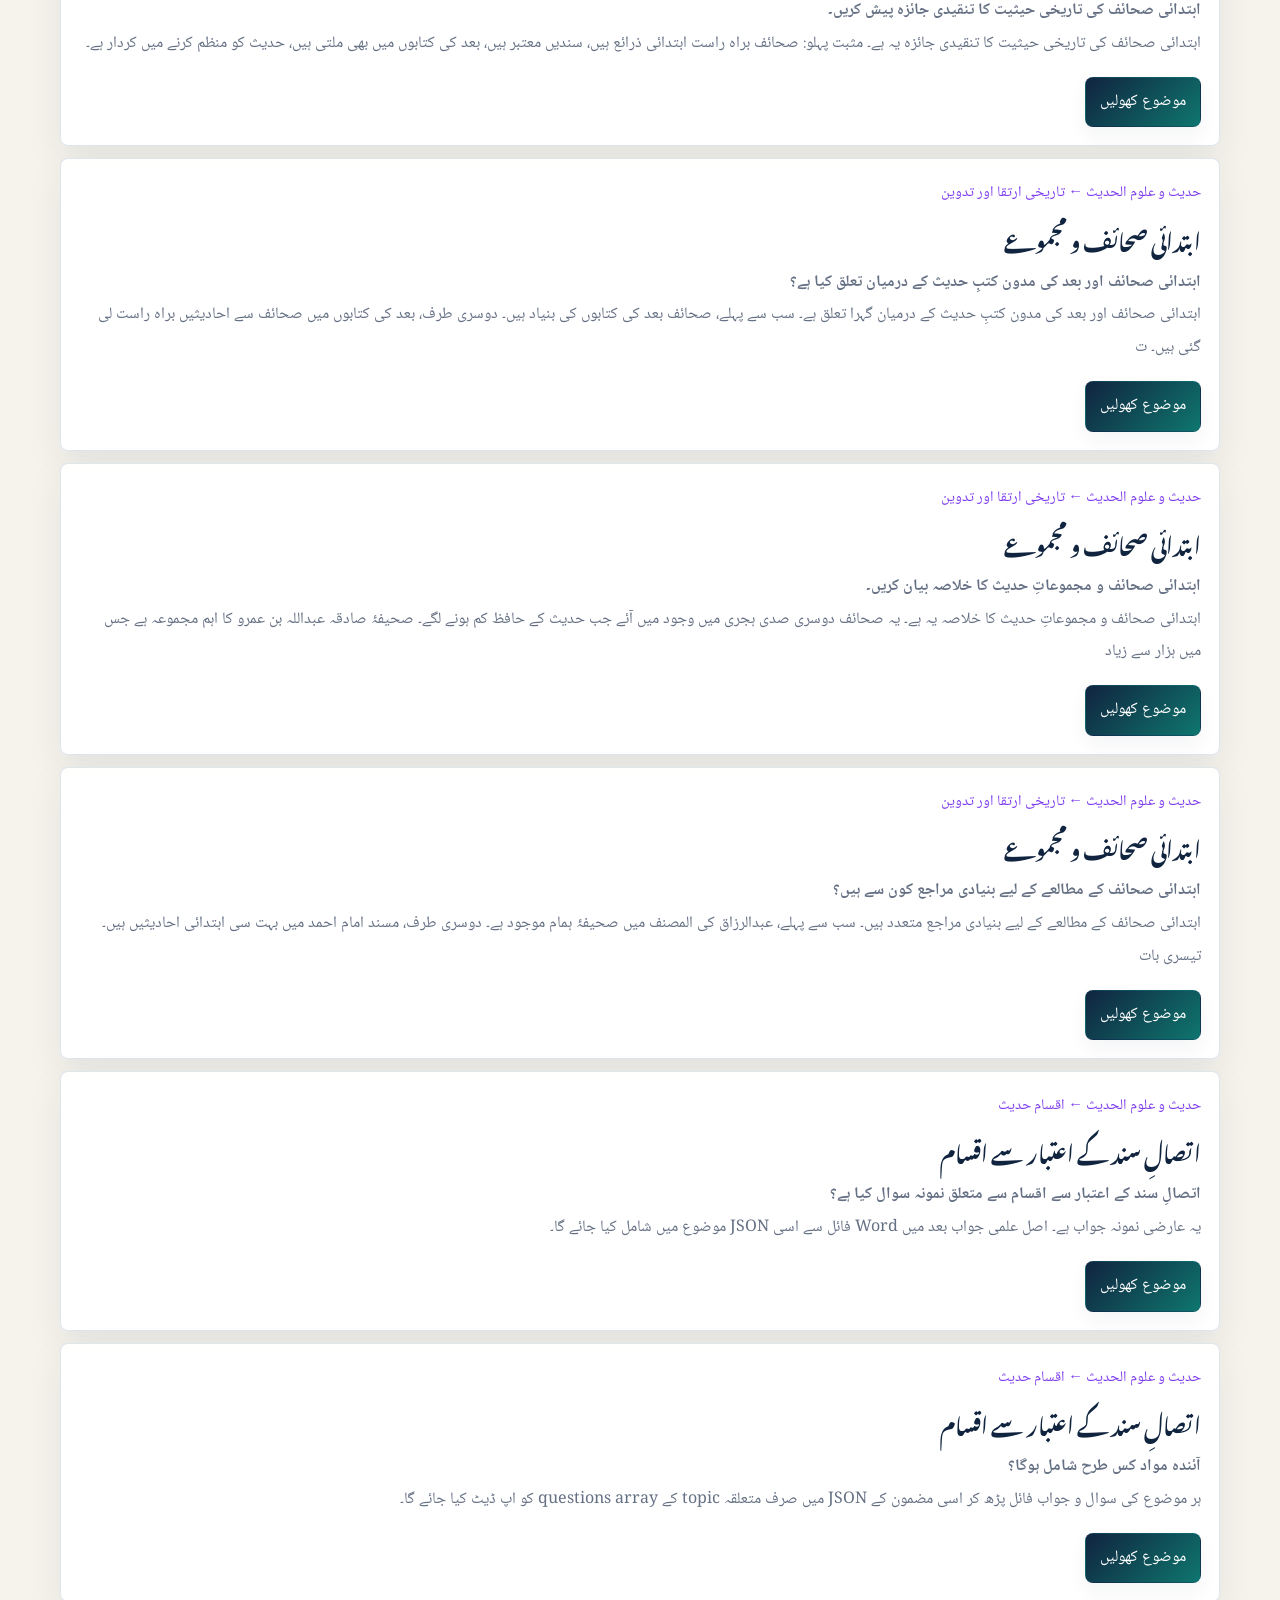
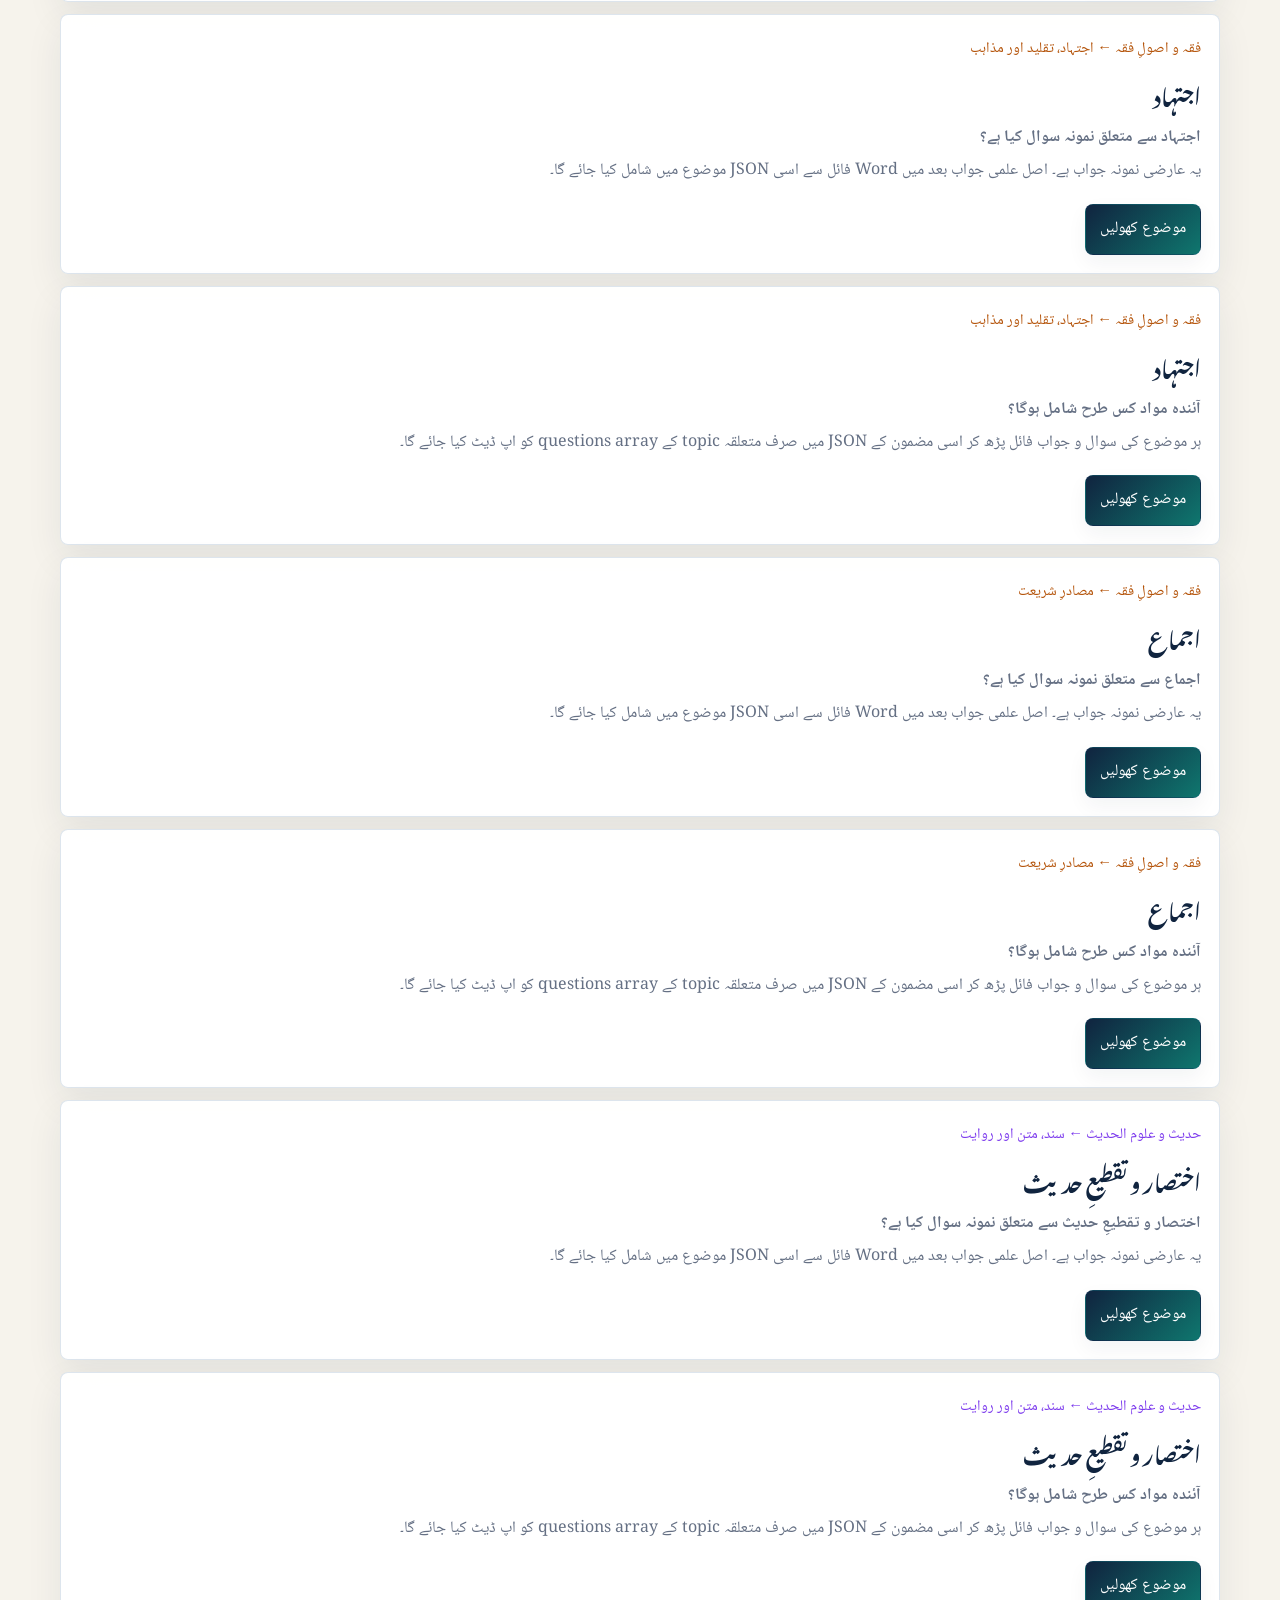
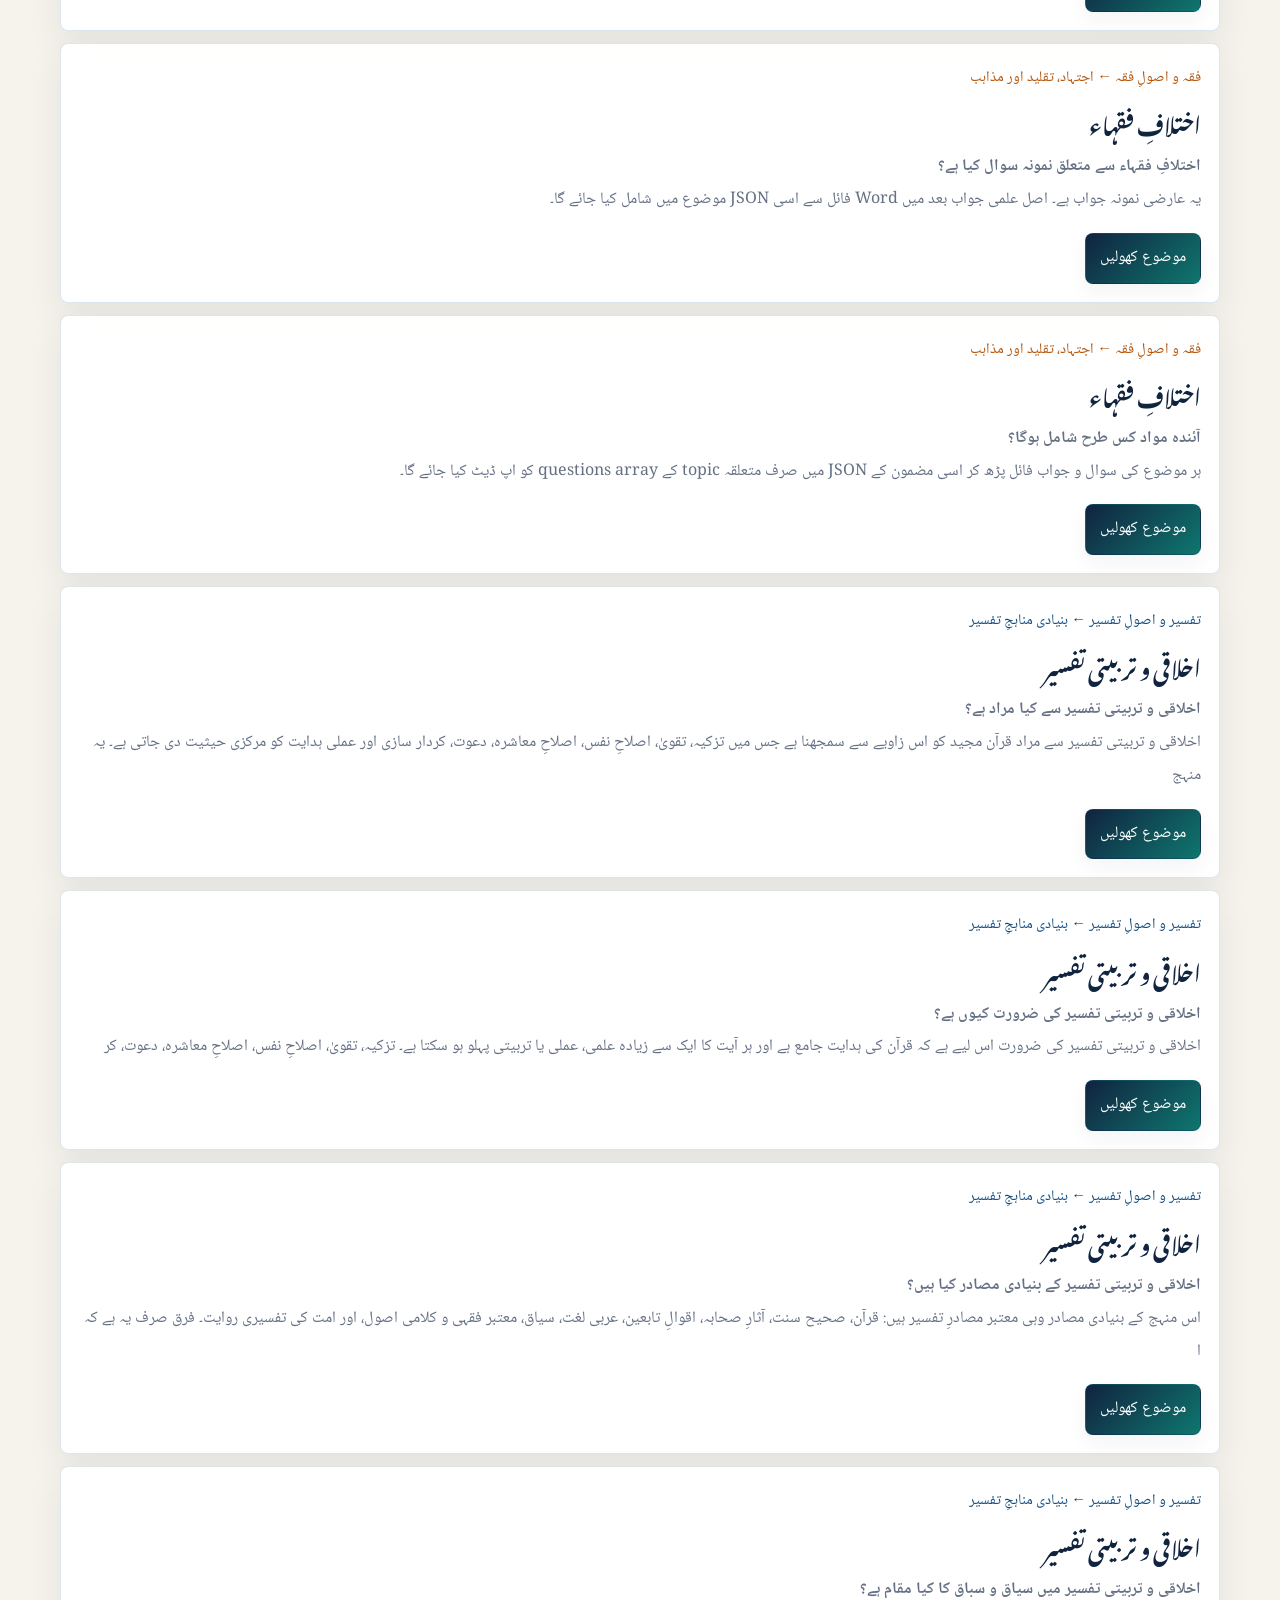
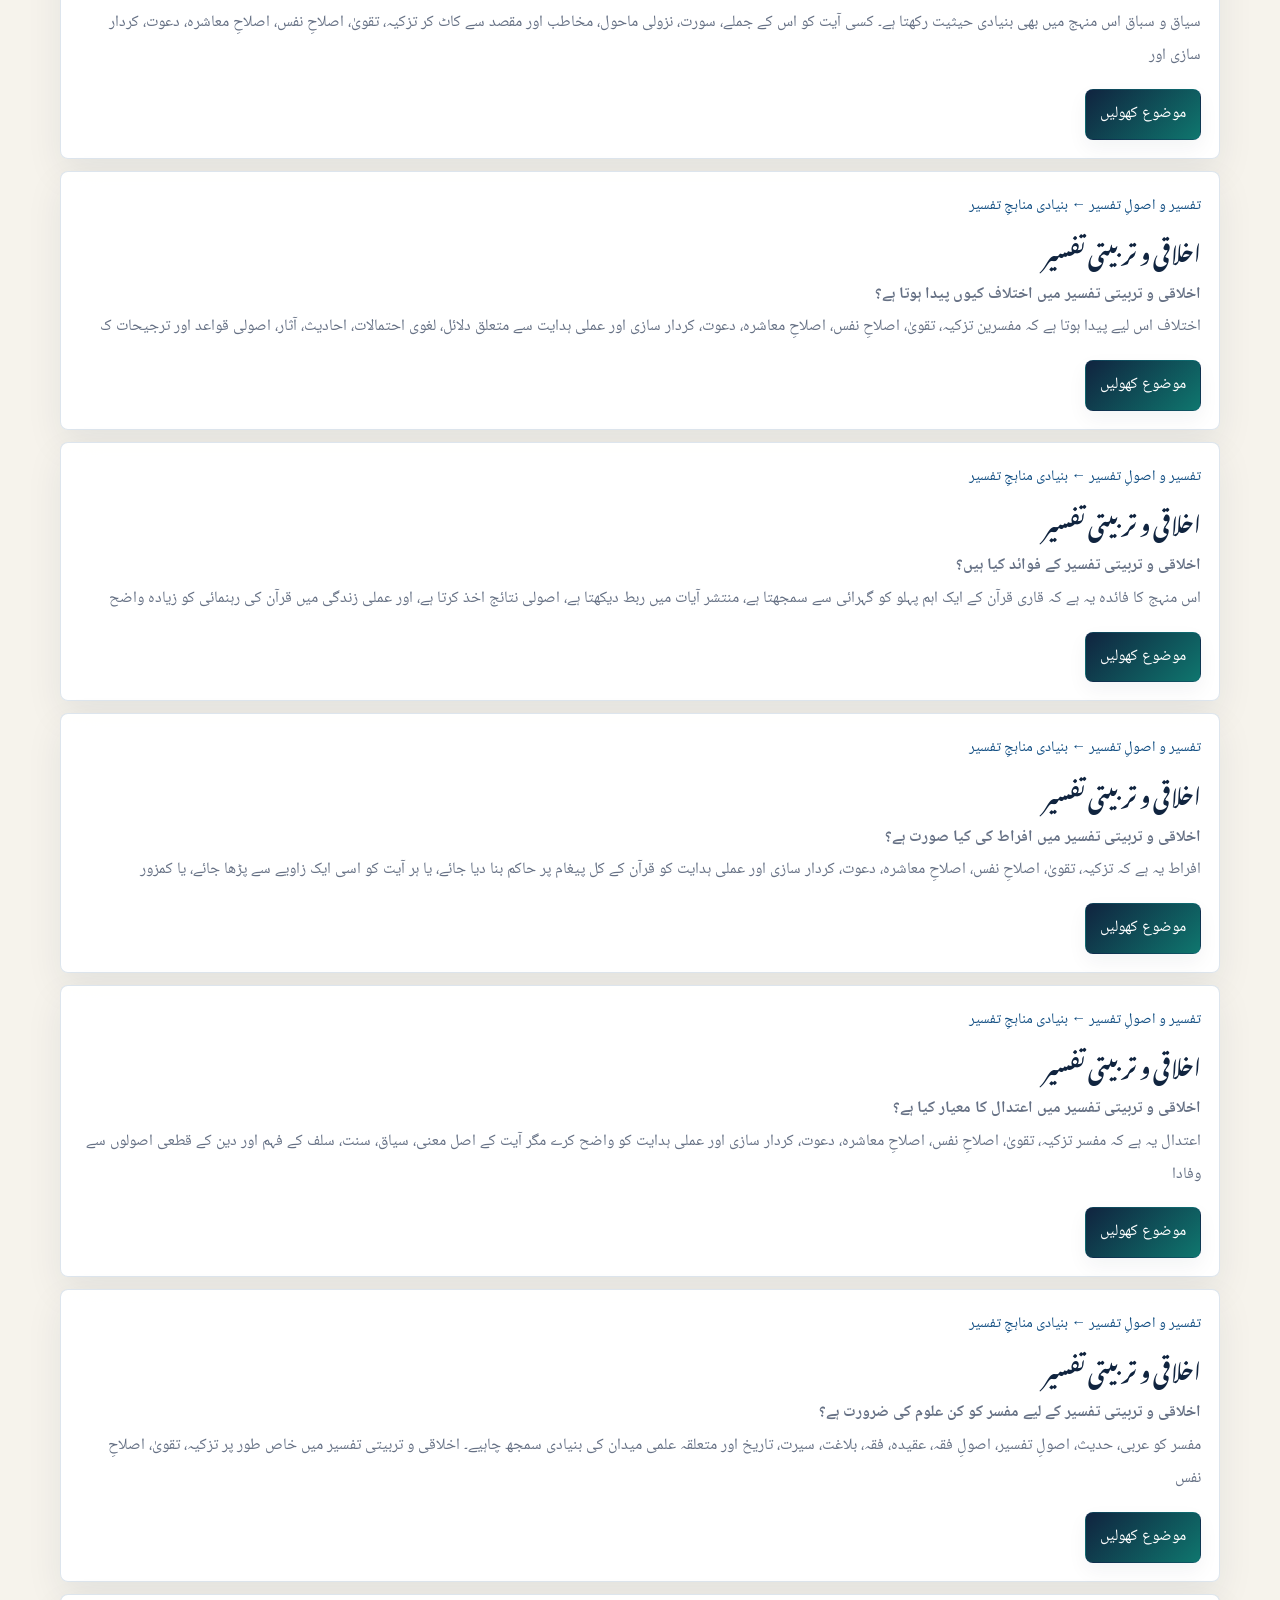
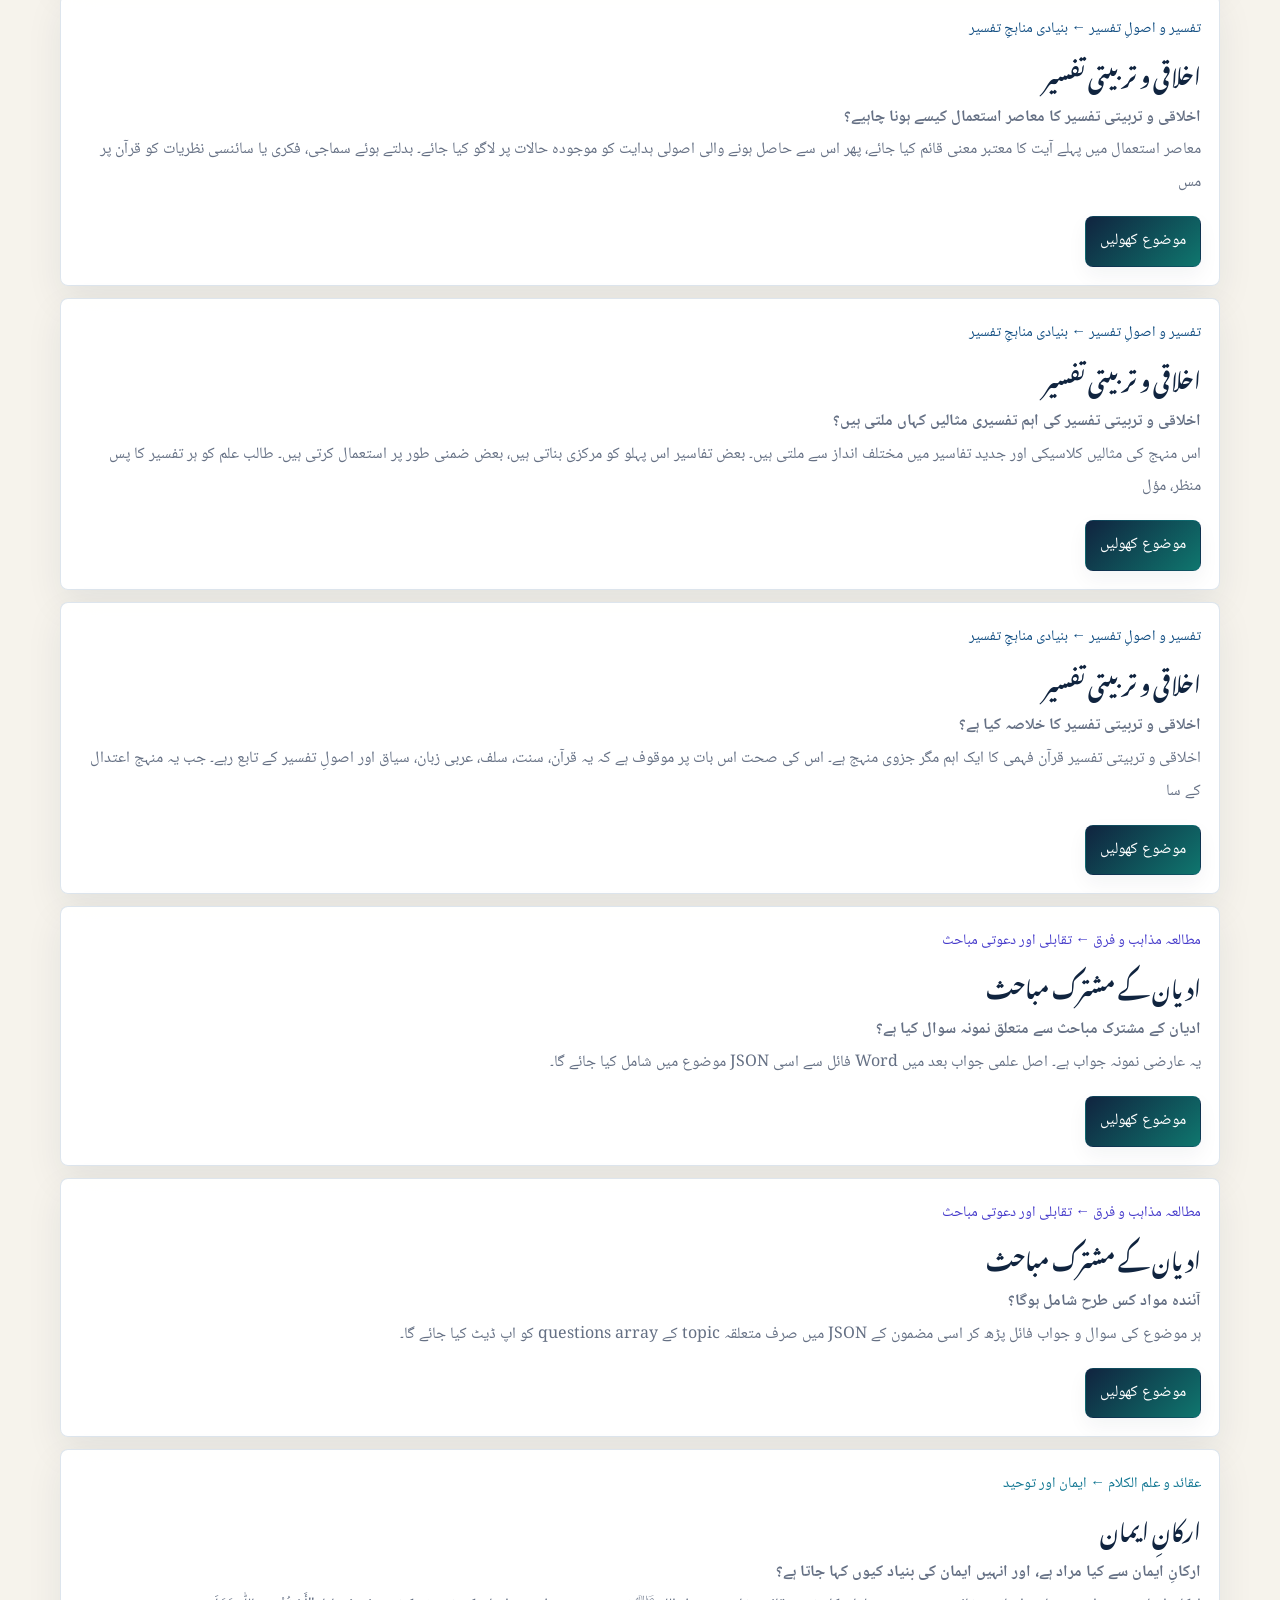
==== commit f2fb01f2: "Add Hadith historical development Q&A topics" ====
--- a/search.html
+++ b/search.html
@@ -50,7 +50,7 @@
   <footer class="site-footer">
     <p>تلاش اسی JSON مواد سے چلتی ہے جس سے صفحات بنتے ہیں۔</p>
   </footer>
-  <script src="assets/js/app.js"></script>
-  <script src="assets/js/search.js"></script>
+  <script src="assets/js/app.js?v=hadith-history-20260704"></script>
+  <script src="assets/js/search.js?v=hadith-history-20260704"></script>
 </body>
 </html>
--- a/assets/css/style.css
+++ b/assets/css/style.css
@@ -209,7 +209,6 @@
 .button:hover,
 .subject-card:hover,
 .topic-button:hover {
-  transform: translateY(-1px);
   border-color: var(--gold);
 }
 
@@ -817,7 +816,6 @@
 
 .subjects-grid {
   gap: 18px;
-  perspective: 1200px;
 }
 
 .subject-card,
@@ -838,8 +836,6 @@
   background:
     linear-gradient(180deg, rgba(255,255,255,0.95), rgba(255,255,255,0.9)),
     linear-gradient(135deg, var(--theme-soft), #fff);
-  transform-style: preserve-3d;
-  will-change: transform;
 }
 
 .subject-card::before {
@@ -866,11 +862,10 @@
 .subject-card .card-icon,
 .topic-head .card-icon {
   transition: transform 220ms ease, box-shadow 220ms ease;
-  transform: translateZ(14px);
 }
 
 .subject-card:hover {
-  transform: translateY(-5px);
+  border-color: color-mix(in srgb, var(--theme) 42%, var(--gold));
 }
 
 .subject-card:hover::before {
@@ -907,7 +902,8 @@
 .subject-card h3,
 .subject-card p,
 .subject-card .meta-row {
-  transform: translateZ(8px);
+  position: relative;
+  z-index: 1;
 }
 
 .subject-card p,
@@ -991,6 +987,7 @@
   content: "";
   position: absolute;
   inset: 0;
+  pointer-events: none;
   opacity: 0;
   background: linear-gradient(110deg, transparent 0%, rgba(255,255,255,0.52) 45%, transparent 70%);
   transform: translateX(45%);
@@ -1055,7 +1052,6 @@
 }
 
 .topic-button:hover {
-  transform: translateY(-3px) scale(1.01);
   background:
     linear-gradient(135deg, rgba(255,255,255,0.98), color-mix(in srgb, var(--theme-soft) 62%, #fff)),
     linear-gradient(90deg, color-mix(in srgb, var(--theme) 16%, transparent), transparent);
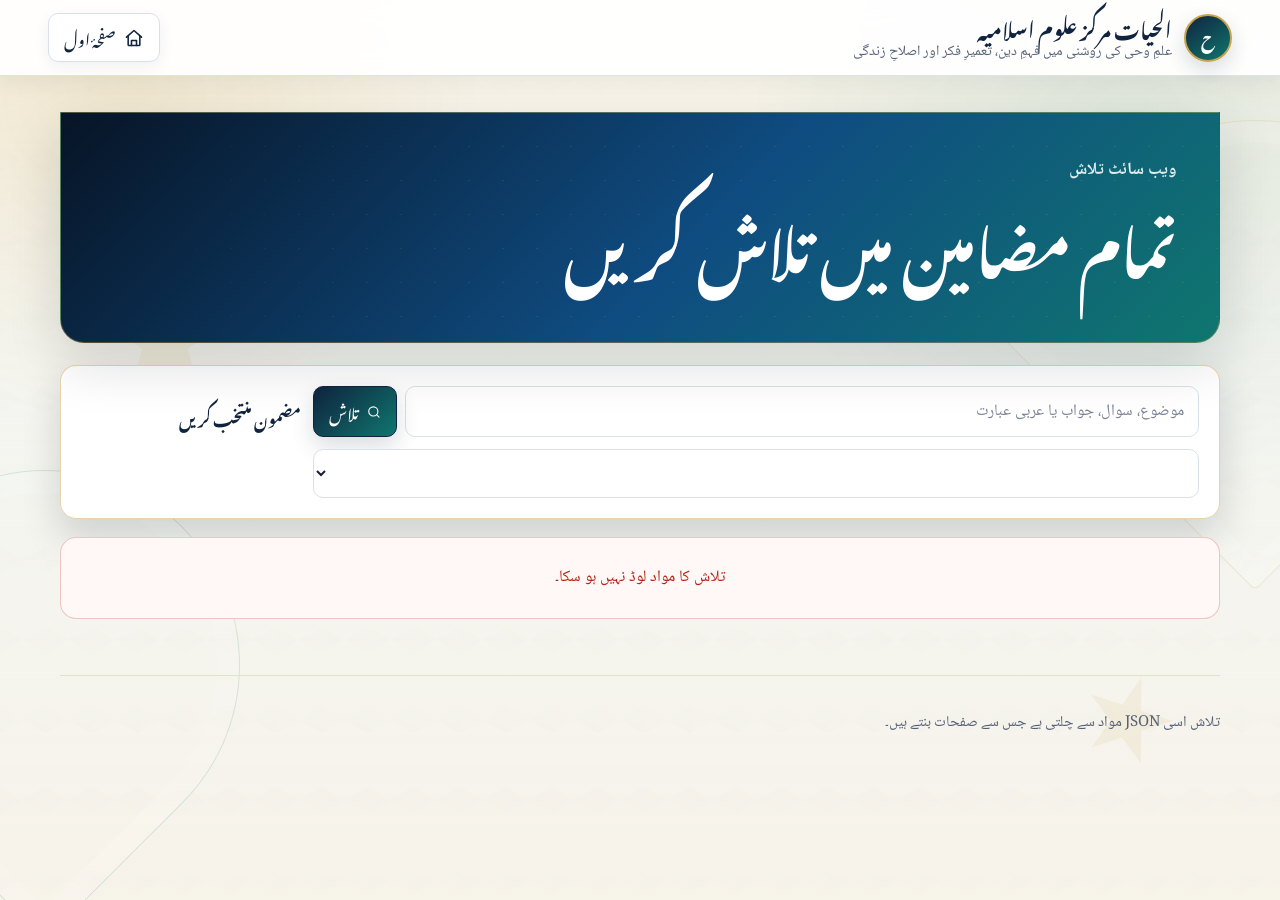
==== commit 3cd2c4ef: "Add files via upload" ====
--- a/search.html
+++ b/search.html
@@ -8,7 +8,7 @@
   <link rel="preconnect" href="https://fonts.googleapis.com">
   <link rel="preconnect" href="https://fonts.gstatic.com" crossorigin>
   <link href="https://fonts.googleapis.com/css2?family=Amiri:wght@400;700&family=Noto+Naskh+Arabic:wght@400;500;600;700&family=Noto+Nastaliq+Urdu:wght@400;500;600;700&display=swap" rel="stylesheet">
-  <link rel="stylesheet" href="assets/css/style.css">
+  <link rel="stylesheet" href="assets/css/style.css?v=islamic-thought-20260823">
 </head>
 <body data-page="search">
   <div class="scroll-progress" aria-hidden="true"></div>
@@ -50,7 +50,7 @@
   <footer class="site-footer">
     <p>تلاش اسی JSON مواد سے چلتی ہے جس سے صفحات بنتے ہیں۔</p>
   </footer>
-  <script src="assets/js/app.js?v=hadith-history-20260704"></script>
-  <script src="assets/js/search.js?v=hadith-history-20260704"></script>
+  <script src="assets/js/app.js?v=islamic-thought-20260823"></script>
+  <script src="assets/js/search.js?v=islamic-thought-20260823"></script>
 </body>
 </html>
--- a/assets/css/style.css
+++ b/assets/css/style.css
@@ -1,53 +1,188 @@
+/*
+ * Islamic Studies Knowledge Portal
+ * Production stylesheet â€” RTL-first, responsive and accessible
+ */
+
 :root {
+  color-scheme: light;
+
   --navy: #10243f;
   --navy-2: #18385f;
+  --navy-deep: #071426;
   --gold: #c9a24c;
+  --gold-dark: #ad8330;
   --gold-soft: #f4ead1;
   --ink: #172033;
-  --muted: #657084;
+  --muted: #566176;
   --line: #d9dfeb;
+  --line-soft: #e8ecf3;
   --paper: #ffffff;
-  --bg: #f6f3ec;
-  --success: #1d6b58;
-  --shadow: 0 18px 45px rgba(16, 36, 63, 0.11);
-  --radius: 8px;
+  --surface: #fbfcfe;
+  --bg: #f7f4ed;
+  --success: #17624f;
+  --danger: #b42318;
   --accent: #0f4c81;
   --accent-2: #0f766e;
+
   --theme: #0f4c81;
   --theme-2: #0f766e;
-  --theme-soft: #eef8f7;
-  --surface-glass: rgba(255, 255, 255, 0.82);
+  --theme-soft: #eef7f6;
+
+  --font-urdu: "Jameel Noori Nastaleeq", "Noto Nastaliq Urdu",
+    "Noto Naskh Arabic", serif;
+  --font-reading: "Noto Naskh Arabic", "Noto Nastaliq Urdu",
+    "Jameel Noori Nastaleeq", serif;
+  --font-arabic: "Amiri", "Noto Naskh Arabic", "Scheherazade New", serif;
+  --font-ui: system-ui, -apple-system, BlinkMacSystemFont, "Segoe UI", sans-serif;
+
+  --container: 1160px;
+  --reading-width: 74ch;
+  --header-height: 76px;
+
+  --space-1: 0.25rem;
+  --space-2: 0.5rem;
+  --space-3: 0.75rem;
+  --space-4: 1rem;
+  --space-5: 1.25rem;
+  --space-6: 1.5rem;
+  --space-8: 2rem;
+  --space-10: 2.5rem;
+  --space-12: 3rem;
+
+  --radius-sm: 6px;
+  --radius: 10px;
+  --radius-lg: 16px;
+  --radius-xl: 24px;
+  --shadow-sm: 0 5px 16px rgba(16, 36, 63, 0.06);
+  --shadow-md: 0 14px 34px rgba(16, 36, 63, 0.09);
+  --shadow-lg: 0 22px 54px rgba(7, 20, 38, 0.14);
+  --focus-ring: 0 0 0 3px rgba(201, 162, 76, 0.32);
+
+  --ease: cubic-bezier(0.2, 0, 0, 1);
+  --fast: 150ms;
+  --normal: 220ms;
 }
 
 @font-face {
   font-family: "Jameel Noori Nastaleeq";
-  src: local("Jameel Noori Nastaleeq"), local("Jameel Noori Nastaliq"), local("Jameel Noori Nastaleeq Regular");
+  src: local("Jameel Noori Nastaleeq"),
+    local("Jameel Noori Nastaliq"),
+    local("Jameel Noori Nastaleeq Regular");
   font-display: swap;
 }
 
-@font-face {
-  font-family: "AlHayat Arabic";
-  src: local("Amiri"), local("Noto Naskh Arabic"), local("Scheherazade New");
-  font-display: swap;
-}
-
-* {
+*,
+*::before,
+*::after {
   box-sizing: border-box;
 }
 
 html {
+  min-width: 320px;
   scroll-behavior: smooth;
+  scroll-padding-top: calc(var(--header-height) + 1rem);
+  text-size-adjust: 100%;
 }
 
 body {
+  min-height: 100vh;
   margin: 0;
   direction: rtl;
   color: var(--ink);
   background:
-    linear-gradient(180deg, rgba(244, 234, 209, 0.62), rgba(246, 243, 236, 0) 360px),
+    linear-gradient(180deg, rgba(244, 234, 209, 0.58), transparent 340px),
     var(--bg);
-  font-family: "Jameel Noori Nastaleeq", "Noto Nastaliq Urdu", "Noto Naskh Arabic", serif;
-  line-height: 2.18;
+  font-family: var(--font-urdu);
+  font-size: 1rem;
+  line-height: 1.95;
+  text-rendering: optimizeLegibility;
+  -webkit-font-smoothing: antialiased;
+}
+
+body::before {
+  content: "";
+  position: fixed;
+  inset: 0;
+  z-index: -3;
+  pointer-events: none;
+  opacity: 0.22;
+  background-image:
+    linear-gradient(30deg, rgba(201, 162, 76, 0.08) 12%, transparent 12.5%, transparent 87%, rgba(201, 162, 76, 0.08) 87.5%),
+    linear-gradient(150deg, rgba(15, 76, 129, 0.045) 12%, transparent 12.5%, transparent 87%, rgba(15, 76, 129, 0.045) 87.5%);
+  background-size: 46px 80px;
+}
+
+img,
+svg,
+video,
+canvas {
+  display: block;
+  max-width: 100%;
+}
+
+button,
+input,
+select,
+textarea {
+  margin: 0;
+  color: inherit;
+  font: inherit;
+}
+
+button:disabled,
+input:disabled,
+select:disabled,
+textarea:disabled {
+  cursor: not-allowed;
+  opacity: 0.58;
+}
+
+[hidden] {
+  display: none !important;
+}
+
+[dir="ltr"],
+.ltr {
+  direction: ltr;
+  font-family: var(--font-ui);
+}
+
+::selection {
+  color: var(--navy-deep);
+  background: #ead8aa;
+}
+
+h1,
+h2,
+h3,
+p {
+  overflow-wrap: anywhere;
+}
+
+h1,
+h2,
+h3 {
+  text-wrap: balance;
+}
+
+a {
+  color: inherit;
+  text-decoration-thickness: 0.08em;
+  text-underline-offset: 0.18em;
+}
+
+a:not([class]) {
+  color: var(--accent);
+  font-weight: 700;
+}
+
+a:not([class]):hover {
+  color: var(--accent-2);
+}
+
+:where(a, button, input, select, textarea, [tabindex]):focus-visible {
+  outline: 3px solid rgba(201, 162, 76, 0.58);
+  outline-offset: 3px;
 }
 
 .thematic-bg {
@@ -57,135 +192,155 @@
   overflow: hidden;
   pointer-events: none;
   background:
-    radial-gradient(circle at 12% 10%, rgba(201, 162, 76, 0.22), transparent 26%),
-    radial-gradient(circle at 84% 12%, rgba(15, 118, 110, 0.16), transparent 28%),
-    radial-gradient(circle at 68% 86%, rgba(29, 78, 216, 0.12), transparent 32%),
-    linear-gradient(180deg, #fbf8f0 0%, #eef7f5 48%, #f7f2e7 100%);
-}
-
-.scroll-progress {
-  position: fixed;
-  top: 0;
-  inset-inline-start: 0;
-  z-index: 50;
-  width: var(--scroll-progress, 0%);
-  height: 4px;
-  pointer-events: none;
-  background: linear-gradient(90deg, var(--gold), var(--theme), var(--theme-2));
-  box-shadow: 0 0 18px rgba(201, 162, 76, 0.55);
+    radial-gradient(circle at 10% 8%, rgba(201, 162, 76, 0.17), transparent 25%),
+    radial-gradient(circle at 88% 14%, rgba(15, 118, 110, 0.11), transparent 28%),
+    linear-gradient(180deg, rgba(251, 248, 240, 0.5), rgba(238, 247, 245, 0.36) 50%, rgba(247, 242, 231, 0.42));
 }
 
 .bg-arch {
   position: absolute;
-  width: min(42vw, 430px);
+  width: min(38vw, 390px);
   aspect-ratio: 1;
-  border: 1px solid rgba(201, 162, 76, 0.22);
-  border-radius: 50% 50% 8px 8px;
+  border: 1px solid rgba(201, 162, 76, 0.17);
+  border-radius: 50% 50% var(--radius-sm) var(--radius-sm);
+  box-shadow: inset 0 0 0 22px rgba(255, 255, 255, 0.1);
   transform: rotate(45deg);
-  box-shadow:
-    inset 0 0 0 18px rgba(255, 255, 255, 0.16),
-    inset 0 0 0 34px rgba(15, 76, 129, 0.04);
 }
 
 .arch-one {
-  top: 110px;
-  inset-inline-start: -160px;
+  top: 120px;
+  inset-inline-start: -170px;
 }
 
 .arch-two {
-  right: auto;
-  bottom: 30px;
-  inset-inline-end: -130px;
-  border-color: rgba(15, 118, 110, 0.2);
+  bottom: 40px;
+  inset-inline-end: -150px;
+  border-color: rgba(15, 118, 110, 0.14);
 }
 
 .bg-star {
   position: absolute;
-  width: 150px;
+  width: 125px;
   aspect-ratio: 1;
-  opacity: 0.16;
-  background: conic-gradient(from 45deg, transparent 0 10%, rgba(201, 162, 76, 0.9) 10% 15%, transparent 15% 25%, rgba(15, 76, 129, 0.85) 25% 30%, transparent 30% 40%, rgba(15, 118, 110, 0.85) 40% 45%, transparent 45% 100%);
+  opacity: 0.1;
+  background: var(--gold);
   clip-path: polygon(50% 0, 61% 35%, 98% 35%, 68% 56%, 79% 91%, 50% 70%, 21% 91%, 32% 56%, 2% 35%, 39% 35%);
 }
 
 .star-one {
-  top: 30%;
+  top: 31%;
   inset-inline-end: 8%;
 }
 
 .star-two {
   bottom: 13%;
   inset-inline-start: 7%;
-  transform: scale(0.7) rotate(18deg);
-}
-
-a {
-  color: inherit;
-  text-decoration: none;
-}
-
-button,
-input,
-select {
-  font: inherit;
+  transform: scale(0.72) rotate(18deg);
+}
+
+.scroll-progress {
+  position: fixed;
+  inset-block-start: 0;
+  inset-inline-start: 0;
+  z-index: 100;
+  width: var(--scroll-progress, 0%);
+  height: 3px;
+  pointer-events: none;
+  background: linear-gradient(90deg, var(--gold), var(--accent), var(--accent-2));
+}
+
+main,
+.site-footer {
+  width: min(var(--container), calc(100% - 32px));
+  margin-inline: auto;
+}
+
+main {
+  padding-block: clamp(1.25rem, 3vw, 2.25rem) 3.5rem;
 }
 
 .site-header {
   position: sticky;
-  top: 0;
-  z-index: 20;
+  inset-block-start: 0;
+  z-index: 50;
   display: flex;
   align-items: center;
   justify-content: space-between;
-  gap: 18px;
-  padding: 14px clamp(16px, 4vw, 48px);
-  background: rgba(255, 255, 255, 0.92);
-  border-bottom: 1px solid rgba(217, 223, 235, 0.85);
-  backdrop-filter: blur(16px);
+  min-height: var(--header-height);
+  gap: var(--space-5);
+  padding: 10px clamp(16px, 4vw, 48px);
+  background: rgba(255, 255, 255, 0.94);
+  border-bottom: 1px solid rgba(217, 223, 235, 0.88);
+  box-shadow: 0 6px 22px rgba(16, 36, 63, 0.06);
+  -webkit-backdrop-filter: blur(12px);
+  backdrop-filter: blur(12px);
 }
 
 .brand {
   display: inline-flex;
   align-items: center;
-  gap: 12px;
   min-width: 0;
+  gap: var(--space-3);
+  color: inherit;
+  text-decoration: none;
 }
 
 .brand-mark {
   display: grid;
   place-items: center;
-  width: 42px;
-  height: 42px;
+  width: 48px;
+  height: 48px;
   flex: 0 0 auto;
-  color: white;
-  background: var(--navy);
+  color: var(--paper);
+  background: linear-gradient(145deg, var(--navy), var(--accent-2));
   border: 2px solid var(--gold);
   border-radius: 50%;
+  box-shadow: 0 8px 20px rgba(16, 36, 63, 0.16);
   font-weight: 700;
   line-height: 1;
 }
 
-.brand strong {
+.brand-copy {
+  min-width: 0;
+}
+
+.brand strong,
+.brand-copy strong {
   display: block;
   color: var(--navy);
-  font-size: 1rem;
-  line-height: 1.8;
+  font-size: clamp(1.04rem, 1.7vw, 1.3rem);
+  line-height: 1.6;
   white-space: nowrap;
 }
 
-.brand small {
+.brand small,
+.brand-copy small {
   display: block;
-  margin-top: -6px;
+  max-width: 590px;
+  margin-top: -2px;
   color: var(--muted);
-  font-family: "Noto Naskh Arabic", serif;
-  font-size: 0.8rem;
+  font-family: var(--font-reading);
+  font-size: clamp(0.76rem, 1.25vw, 0.9rem);
+  line-height: 1.65;
 }
 
 .top-actions {
   display: flex;
-  gap: 8px;
   align-items: center;
-}
+  flex: 0 0 auto;
+  gap: var(--space-2);
+}
+
+.site-footer {
+  margin-bottom: 28px;
+  padding-block: 18px;
+  color: var(--muted);
+  border-top: 1px solid var(--line);
+  font-family: var(--font-reading);
+  font-size: 0.94rem;
+}
+
+/* Buttons and form controls */
 
 .icon-link,
 button,
@@ -193,176 +348,308 @@
   display: inline-flex;
   align-items: center;
   justify-content: center;
-  gap: 8px;
-  min-height: 42px;
-  padding: 8px 14px;
+  min-height: 44px;
+  gap: var(--space-2);
+  padding: 8px 15px;
+  overflow: hidden;
   color: var(--navy);
   background: var(--paper);
   border: 1px solid var(--line);
   border-radius: var(--radius);
+  box-shadow: var(--shadow-sm);
   cursor: pointer;
-  transition: transform 180ms ease, border-color 180ms ease, background 180ms ease, box-shadow 180ms ease;
+  text-decoration: none;
+  transition:
+    color var(--fast) var(--ease),
+    background-color var(--fast) var(--ease),
+    border-color var(--fast) var(--ease),
+    box-shadow var(--normal) var(--ease),
+    transform var(--fast) var(--ease);
 }
 
 .icon-link:hover,
-button:hover,
-.button:hover,
-.subject-card:hover,
-.topic-button:hover {
+button:hover:not(:disabled),
+.button:hover {
+  color: var(--navy-deep);
+  background: #fffdf8;
   border-color: var(--gold);
+  box-shadow: 0 9px 24px rgba(16, 36, 63, 0.1);
+  transform: translateY(-1px);
+}
+
+.icon-link:active,
+button:active:not(:disabled),
+.button:active {
+  box-shadow: var(--shadow-sm);
+  transform: translateY(0);
 }
 
 .icon {
   width: 20px;
   height: 20px;
+  flex: 0 0 auto;
+  fill: none;
   stroke: currentColor;
   stroke-width: 1.9;
-  fill: none;
   stroke-linecap: round;
   stroke-linejoin: round;
-  flex: 0 0 auto;
-}
-
-main {
-  width: min(1160px, calc(100% - 32px));
-  margin: 0 auto;
-  padding: 34px 0 56px;
-}
-
-.site-header,
+}
+
+.primary-button,
+.search-box button {
+  color: var(--paper);
+  background: linear-gradient(135deg, var(--navy), var(--accent-2));
+  border-color: var(--navy);
+  box-shadow: 0 9px 22px rgba(16, 36, 63, 0.16);
+  white-space: nowrap;
+}
+
+.primary-button:hover,
+.search-box button:hover:not(:disabled) {
+  color: var(--paper);
+  background: linear-gradient(135deg, var(--navy-2), #13877e);
+  border-color: var(--gold);
+}
+
+.search-box input,
+.search-form input,
+.search-form select,
+.search-form textarea {
+  width: 100%;
+  min-height: 48px;
+  padding: 9px 14px;
+  color: var(--ink);
+  background: var(--paper);
+  border: 1px solid var(--line);
+  border-radius: var(--radius);
+  outline: none;
+  font-family: var(--font-reading);
+  transition: border-color var(--fast), box-shadow var(--fast);
+}
+
+.search-form textarea {
+  min-height: 120px;
+  resize: vertical;
+}
+
+.search-box input::placeholder,
+.search-form input::placeholder,
+.search-form textarea::placeholder {
+  color: #7a8495;
+  opacity: 1;
+}
+
+.search-box input:focus,
+.search-form input:focus,
+.search-form select:focus,
+.search-form textarea:focus {
+  border-color: var(--gold);
+  box-shadow: var(--focus-ring);
+}
+
+.search-box input[aria-invalid="true"],
+.search-form input[aria-invalid="true"],
+.search-form select[aria-invalid="true"],
+.search-form textarea[aria-invalid="true"] {
+  border-color: var(--danger);
+  box-shadow: 0 0 0 3px rgba(180, 35, 24, 0.12);
+}
+
+/* Hero and page introductions */
+
 .hero,
-.page-title,
-.subject-card,
-.group-card,
-.topic-view,
-.result-card,
-.hero-search,
-.search-panel {
-  backdrop-filter: blur(18px);
+.page-title {
+  position: relative;
+  isolation: isolate;
+  overflow: hidden;
+  color: var(--paper);
+  background:
+    linear-gradient(135deg, rgba(7, 20, 38, 0.98), rgba(15, 76, 129, 0.95) 54%, rgba(15, 107, 99, 0.92));
+  border: 1px solid rgba(201, 162, 76, 0.4);
+  border-radius: 0 0 var(--radius-xl) var(--radius-xl);
+  box-shadow: var(--shadow-lg);
+}
+
+.hero::before,
+.page-title::before {
+  content: "";
+  position: absolute;
+  inset: 0;
+  z-index: -1;
+  pointer-events: none;
+  opacity: 0.1;
+  background-image:
+    linear-gradient(45deg, #f6d98b 1px, transparent 1px),
+    linear-gradient(-45deg, #f6d98b 1px, transparent 1px);
+  background-size: 34px 34px;
+  -webkit-mask-image: linear-gradient(90deg, transparent, #000 34%, #000);
+  mask-image: linear-gradient(90deg, transparent, #000 34%, #000);
 }
 
 .hero {
   display: grid;
-  grid-template-columns: minmax(0, 1.1fr) minmax(300px, 0.75fr);
-  gap: clamp(22px, 4vw, 44px);
-  align-items: end;
-  min-height: 380px;
-  padding: clamp(28px, 5vw, 56px);
-  color: white;
-  background:
-    linear-gradient(135deg, rgba(16, 36, 63, 0.96), rgba(24, 56, 95, 0.92)),
-    radial-gradient(circle at 12% 20%, rgba(201, 162, 76, 0.28), transparent 34%);
-  border: 1px solid rgba(201, 162, 76, 0.42);
-  border-radius: 0 0 18px 18px;
-  box-shadow: var(--shadow);
+  grid-template-columns: minmax(0, 1.1fr) minmax(290px, 0.72fr);
+  align-items: center;
+  min-height: 370px;
+  gap: clamp(24px, 4vw, 46px);
+  padding: clamp(30px, 5vw, 58px);
+}
+
+.hero-copy {
+  min-width: 0;
 }
 
 .hero h1,
 .page-title h1 {
   margin: 8px 0 14px;
-  font-size: clamp(2rem, 4vw, 4.1rem);
-  line-height: 1.85;
-  letter-spacing: 0;
+  font-size: clamp(2rem, 4.6vw, 4rem);
+  line-height: 1.55;
+}
+
+.hero h1 {
+  max-width: 820px;
 }
 
 .hero p,
 .page-title p {
   max-width: 760px;
   margin: 0;
-  color: rgba(255, 255, 255, 0.84);
-  font-family: "Noto Naskh Arabic", "Noto Nastaliq Urdu", serif;
-  font-size: 1.05rem;
+  color: rgba(255, 255, 255, 0.87);
+  font-family: var(--font-reading);
+  font-size: clamp(1rem, 1.5vw, 1.08rem);
+  line-height: 1.85;
 }
 
 .eyebrow {
   margin: 0;
-  color: var(--gold);
-  font-family: "Noto Naskh Arabic", serif;
+  color: #e4c779;
+  font-family: var(--font-reading);
+  font-size: 0.92rem;
   font-weight: 700;
+}
+
+.hero-tagline {
+  color: #f0d584 !important;
+  font-family: var(--font-urdu) !important;
+  font-size: clamp(1.1rem, 2.15vw, 1.65rem) !important;
+  font-weight: 700;
+}
+
+.page-title {
+  margin-bottom: 22px;
+  padding: clamp(24px, 4vw, 42px);
+  background:
+    linear-gradient(135deg, var(--navy-deep), var(--theme) 55%, var(--theme-2));
+}
+
+.page-title .card-icon {
+  margin-bottom: 10px;
+  color: var(--paper);
+  background: rgba(255, 255, 255, 0.13);
+  border: 1px solid rgba(255, 255, 255, 0.26);
+  box-shadow: none;
 }
 
 .hero-search,
 .search-panel {
-  padding: 18px;
+  padding: clamp(16px, 2.5vw, 20px);
   color: var(--ink);
-  background: rgba(255, 255, 255, 0.96);
-  border: 1px solid rgba(244, 234, 209, 0.8);
-  border-radius: var(--radius);
+  background: rgba(255, 255, 255, 0.97);
+  border: 1px solid rgba(201, 162, 76, 0.46);
+  border-radius: var(--radius-lg);
+  box-shadow: 0 18px 38px rgba(7, 20, 38, 0.16);
 }
 
 .hero-search label,
 .search-form label {
   display: block;
-  margin-bottom: 10px;
+  margin-bottom: 8px;
   color: var(--navy);
   font-weight: 700;
 }
 
 .search-box {
   display: flex;
-  gap: 8px;
   align-items: stretch;
-}
-
-.search-box input,
-.search-form select {
-  width: 100%;
-  min-height: 48px;
-  padding: 8px 14px;
-  color: var(--ink);
-  background: white;
-  border: 1px solid var(--line);
-  border-radius: var(--radius);
-  outline: none;
-}
-
-.search-box input:focus,
-.search-form select:focus {
-  border-color: var(--gold);
-  box-shadow: 0 0 0 3px rgba(201, 162, 76, 0.16);
-}
-
-.search-box button,
-.primary-button {
-  color: white;
-  background: var(--navy);
-  border-color: var(--navy);
-  white-space: nowrap;
-}
+  gap: var(--space-2);
+}
+
+/* Section headings and cards */
 
 .section-head {
-  margin: 44px 0 18px;
+  display: flex;
+  align-items: end;
+  justify-content: space-between;
+  gap: var(--space-4);
+  margin: clamp(34px, 5vw, 48px) 0 18px;
 }
 
 .section-head h2,
 .group-card h2 {
   margin: 0;
   color: var(--navy);
-  font-size: clamp(1.6rem, 3vw, 2.4rem);
-  line-height: 1.8;
+  font-size: clamp(1.55rem, 3vw, 2.3rem);
+  line-height: 1.55;
 }
 
 .subjects-grid {
   display: grid;
   grid-template-columns: repeat(3, minmax(0, 1fr));
-  gap: 16px;
+  gap: 18px;
 }
 
 .subject-card,
 .group-card,
 .topic-view,
 .result-card {
-  background: rgba(255, 255, 255, 0.96);
-  border: 1px solid var(--line);
-  border-radius: var(--radius);
-  box-shadow: 0 10px 28px rgba(16, 36, 63, 0.06);
+  background: rgba(255, 255, 255, 0.97);
+  border: 1px solid rgba(15, 76, 129, 0.14);
+  border-radius: var(--radius-lg);
+  box-shadow: var(--shadow-sm);
 }
 
 .subject-card {
+  position: relative;
+  isolation: isolate;
   display: flex;
   flex-direction: column;
-  min-height: 188px;
-  padding: 22px;
+  min-height: 210px;
+  padding: 24px;
+  overflow: hidden;
+  color: inherit;
+  text-decoration: none;
+  transition:
+    border-color var(--normal) var(--ease),
+    box-shadow var(--normal) var(--ease),
+    transform var(--normal) var(--ease);
+}
+
+.subject-card::before {
+  content: "";
+  position: absolute;
+  inset-block-start: 0;
+  inset-inline: 0;
+  height: 4px;
+  background: linear-gradient(90deg, var(--theme), var(--theme-2));
+}
+
+.subject-card::after {
+  content: "";
+  position: absolute;
+  inset-inline-start: -52px;
+  inset-block-end: -68px;
+  width: 150px;
+  height: 150px;
+  z-index: -1;
+  border-radius: 50%;
+  background: var(--theme-soft);
+  opacity: 0.58;
+}
+
+.subject-card:hover {
+  border-color: var(--theme);
+  box-shadow: var(--shadow-md);
+  transform: translateY(-3px);
 }
 
 .card-icon {
@@ -370,25 +657,24 @@
   place-items: center;
   width: 46px;
   height: 46px;
+  flex: 0 0 auto;
   margin-bottom: 12px;
-  color: var(--navy);
-  background: var(--gold-soft);
-  border: 1px solid rgba(201, 162, 76, 0.42);
+  color: var(--paper);
+  background: linear-gradient(135deg, var(--theme), var(--theme-2));
   border-radius: var(--radius);
+  box-shadow: 0 10px 22px rgba(16, 36, 63, 0.12);
+  transition: transform var(--normal) var(--ease);
+}
+
+.subject-card:hover .card-icon {
+  transform: translateY(-2px);
 }
 
 .subject-card h3 {
-  margin: 0 0 8px;
+  margin: 0 0 7px;
   color: var(--navy);
   font-size: 1.35rem;
-  line-height: 1.9;
-}
-
-.subject-card h3,
-.group-toggle span:first-child,
-.topic-button span,
-.qa-question > span:first-child {
-  text-wrap: balance;
+  line-height: 1.6;
 }
 
 .subject-card p,
@@ -396,58 +682,56 @@
 .topic-summary {
   margin: 0;
   color: var(--muted);
-  font-family: "Noto Naskh Arabic", "Noto Nastaliq Urdu", serif;
+  font-family: var(--font-reading);
+  line-height: 1.85;
 }
 
 .meta-row {
   display: flex;
   flex-wrap: wrap;
-  gap: 8px;
+  gap: var(--space-2);
   margin-top: auto;
-  padding-top: 16px;
-}
-
-.pill {
+  padding-top: var(--space-4);
+}
+
+.pill,
+.stat-chip {
   display: inline-flex;
   align-items: center;
+  min-height: 30px;
   gap: 6px;
-  padding: 4px 10px;
+  padding: 3px 10px;
   color: var(--navy);
-  background: #f9fafc;
+  background: var(--surface);
   border: 1px solid var(--line);
   border-radius: 999px;
-  font-family: "Noto Naskh Arabic", serif;
+  font-family: var(--font-reading);
   font-size: 0.86rem;
-}
+  line-height: 1.5;
+}
+
+/* Breadcrumbs and subject groups */
 
 .breadcrumbs {
   display: flex;
   flex-wrap: wrap;
+  align-items: center;
   gap: 8px;
   margin-bottom: 18px;
   color: var(--muted);
-  font-family: "Noto Naskh Arabic", serif;
+  font-family: var(--font-reading);
+  font-size: 0.94rem;
 }
 
 .breadcrumbs a {
-  color: var(--navy);
+  color: var(--accent);
   font-weight: 700;
-}
-
-.page-title {
-  margin-bottom: 22px;
-  padding: clamp(24px, 4vw, 40px);
-  color: white;
-  background: linear-gradient(135deg, var(--navy), var(--navy-2));
-  border-radius: 0 0 16px 16px;
-  box-shadow: var(--shadow);
-}
-
-.page-title .card-icon {
-  margin-bottom: 10px;
-  color: white;
-  background: rgba(201, 162, 76, 0.18);
-  border-color: rgba(201, 162, 76, 0.6);
+  text-decoration: none;
+}
+
+.breadcrumbs a:hover {
+  color: var(--theme);
+  text-decoration: underline;
 }
 
 .groups-list {
@@ -455,50 +739,105 @@
   gap: 14px;
 }
 
+.group-card {
+  overflow: hidden;
+}
+
 .group-toggle {
+  position: relative;
   width: 100%;
   justify-content: space-between;
-  padding: 18px 20px;
-  text-align: right;
-  background: white;
+  padding: 17px 20px;
+  text-align: start;
+  background: linear-gradient(90deg, var(--theme-soft), var(--paper) 54%);
   border: 0;
+  border-inline-start: 4px solid var(--theme);
+  border-radius: 0;
+  box-shadow: none;
+}
+
+.group-toggle:hover:not(:disabled) {
+  background: linear-gradient(90deg, var(--theme-soft), #fffdf8 62%);
+  border-color: var(--theme);
+  box-shadow: none;
+  transform: none;
 }
 
 .group-toggle span:first-child {
   display: inline-flex;
   align-items: center;
+  min-width: 0;
   gap: 10px;
   color: var(--navy);
-  font-size: 1.25rem;
+  font-size: 1.22rem;
   font-weight: 700;
+  line-height: 1.65;
+}
+
+.group-toggle[aria-expanded="true"] {
+  box-shadow: inset 0 -1px 0 rgba(15, 76, 129, 0.09);
+}
+
+.group-toggle[aria-expanded="true"] .pill .icon,
+.qa-question[aria-expanded="true"] .pill .icon {
+  transform: rotate(-90deg);
+}
+
+.pill .icon {
+  transition: transform var(--normal) var(--ease);
 }
 
 .topic-grid {
   display: grid;
   grid-template-columns: repeat(3, minmax(0, 1fr));
   gap: 10px;
-  padding: 0 18px 18px;
+  padding: 16px 18px 18px;
+  background: linear-gradient(180deg, rgba(247, 249, 252, 0.7), transparent);
+}
+
+.topic-grid:not([hidden]) {
+  animation: reveal-panel var(--normal) var(--ease) both;
 }
 
 .topic-button {
+  position: relative;
   display: flex;
   align-items: center;
+  justify-content: flex-start;
+  min-height: 62px;
   gap: 10px;
-  min-height: 58px;
   padding: 10px 14px;
   color: var(--ink);
-  background: #fbfcff;
+  background: var(--paper);
   border: 1px solid var(--line);
   border-radius: var(--radius);
-}
+  box-shadow: none;
+  text-align: start;
+  text-decoration: none;
+}
+
+.topic-button .icon {
+  color: var(--theme);
+}
+
+.topic-button:hover {
+  color: var(--navy);
+  background: var(--theme-soft);
+  border-color: var(--theme);
+  box-shadow: var(--shadow-sm);
+  transform: translateY(-1px);
+}
+
+/* Topic page and Q&A accordion */
 
 .topic-view {
-  padding: clamp(22px, 4vw, 38px);
+  padding: clamp(22px, 4vw, 40px);
+  border-top: 4px solid var(--theme);
 }
 
 .topic-head {
   display: flex;
-  align-items: start;
+  align-items: flex-start;
   gap: 14px;
   margin-bottom: 18px;
 }
@@ -506,591 +845,12 @@
 .topic-head h1 {
   margin: 0;
   color: var(--navy);
-  font-size: clamp(1.8rem, 4vw, 3.2rem);
-  line-height: 1.9;
-}
-
-.qa-list {
-  display: grid;
-  gap: 12px;
-  margin-top: 24px;
-}
-
-.qa-item {
-  border: 1px solid var(--line);
-  border-radius: var(--radius);
-  overflow: hidden;
-}
-
-.qa-question {
-  width: 100%;
-  justify-content: space-between;
-  padding: 16px 18px;
-  text-align: right;
-  color: var(--navy);
-  background: #fbfcff;
-  border: 0;
-  border-radius: 0;
-  font-weight: 700;
-}
-
-.qa-answer {
-  display: none;
-  padding: 18px;
-  color: var(--ink);
-  background: white;
-  border-top: 1px solid var(--line);
-  font-family: "Noto Naskh Arabic", "Noto Nastaliq Urdu", serif;
-}
-
-.qa-item.is-open .qa-answer {
-  display: block;
-}
-
-.topic-nav {
-  display: flex;
-  flex-wrap: wrap;
-  gap: 10px;
-  justify-content: space-between;
-  margin-top: 28px;
-  padding-top: 18px;
-  border-top: 1px solid var(--line);
-}
-
-.search-form {
-  display: grid;
-  grid-template-columns: minmax(260px, 1fr) 220px;
-  gap: 12px;
-  align-items: end;
-}
-
-.search-form label {
-  margin-bottom: 4px;
-}
-
-.search-summary {
-  margin: 18px 0;
-  color: var(--muted);
-  font-family: "Noto Naskh Arabic", serif;
-}
-
-.search-results {
-  display: grid;
-  gap: 12px;
-}
-
-.result-card {
-  padding: 18px;
-}
-
-.result-card h2 {
-  margin: 8px 0;
-  color: var(--navy);
-  font-size: 1.35rem;
-  line-height: 1.9;
-}
-
-.result-path {
-  color: var(--success);
-  font-family: "Noto Naskh Arabic", serif;
-  font-size: 0.92rem;
-}
-
-mark {
-  padding: 0 3px;
-  color: var(--navy);
-  background: rgba(201, 162, 76, 0.26);
-  border-radius: 4px;
-}
-
-.empty-state,
-.error-state {
-  padding: 24px;
-  color: var(--muted);
-  background: white;
-  border: 1px solid var(--line);
-  border-radius: var(--radius);
-}
-
-.site-footer {
-  width: min(1160px, calc(100% - 32px));
-  margin: 0 auto 28px;
-  padding: 18px 0;
-  color: var(--muted);
-  border-top: 1px solid var(--line);
-  font-family: "Noto Naskh Arabic", serif;
-}
-
-@media (max-width: 900px) {
-  .hero,
-  .search-form {
-    grid-template-columns: 1fr;
-  }
-
-  .subjects-grid,
-  .topic-grid {
-    grid-template-columns: repeat(2, minmax(0, 1fr));
-  }
-}
-
-@media (max-width: 640px) {
-  .site-header {
-    position: static;
-    align-items: flex-start;
-    flex-direction: column;
-  }
-
-  .brand strong {
-    white-space: normal;
-  }
-
-  .top-actions {
-    width: 100%;
-    justify-content: stretch;
-  }
-
-  .top-actions a {
-    flex: 1;
-  }
-
-  main {
-    width: min(100% - 20px, 1160px);
-    padding-top: 18px;
-  }
-
-  .hero {
-    min-height: auto;
-    padding: 22px;
-  }
-
-  .hero h1,
-  .page-title h1 {
-    font-size: 1.8rem;
-  }
-
-  .subjects-grid,
-  .topic-grid {
-    grid-template-columns: 1fr;
-  }
-
-  .search-box {
-    flex-direction: column;
-  }
-
-  .topic-nav .button {
-    width: 100%;
-  }
-}
-
-/* Premium full-site UI upgrade */
-body::before {
-  content: "";
-  position: fixed;
-  inset: 0;
-  z-index: -1;
-  pointer-events: none;
-  opacity: 0.38;
-  background-image:
-    linear-gradient(30deg, rgba(201, 162, 76, 0.09) 12%, transparent 12.5%, transparent 87%, rgba(201, 162, 76, 0.09) 87.5%, rgba(201, 162, 76, 0.09)),
-    linear-gradient(150deg, rgba(15, 76, 129, 0.06) 12%, transparent 12.5%, transparent 87%, rgba(15, 76, 129, 0.06) 87.5%, rgba(15, 76, 129, 0.06));
-  background-size: 46px 80px;
-}
-
-.site-header {
-  padding-block: 12px;
-  background:
-    linear-gradient(90deg, rgba(255, 255, 255, 0.96), rgba(250, 246, 236, 0.94)),
-    rgba(255, 255, 255, 0.94);
-  box-shadow: 0 10px 32px rgba(16, 36, 63, 0.08);
-}
-
-.brand {
-  align-items: flex-start;
-}
-
-.brand-mark {
-  width: 50px;
-  height: 50px;
-  background:
-    radial-gradient(circle at 35% 25%, rgba(255, 255, 255, 0.28), transparent 35%),
-    linear-gradient(135deg, var(--navy), #0f766e);
-  box-shadow: 0 12px 26px rgba(16, 36, 63, 0.22);
-}
-
-.brand-copy strong,
-.brand strong {
-  color: var(--navy);
-  font-size: clamp(1.05rem, 2vw, 1.38rem);
-  line-height: 1.72;
-}
-
-.brand-copy small,
-.brand small {
-  max-width: 580px;
-  margin-top: -3px;
-  color: #7a5a12;
-  font-family: "Jameel Noori Nastaleeq", "Noto Nastaliq Urdu", serif;
-  font-size: clamp(0.82rem, 1.4vw, 1rem);
-  line-height: 2;
-}
-
-.icon-link,
-button,
-.button {
-  position: relative;
-  overflow: hidden;
-  border-color: rgba(15, 76, 129, 0.18);
-  box-shadow: 0 8px 20px rgba(16, 36, 63, 0.05);
-}
-
-.icon-link:focus-visible,
-button:focus-visible,
-.button:focus-visible,
-.subject-card:focus-visible,
-.topic-button:focus-visible {
-  outline: 3px solid rgba(201, 162, 76, 0.45);
-  outline-offset: 3px;
-}
-
-.icon-link:active,
-button:active,
-.button:active,
-.subject-card:active,
-.topic-button:active {
-  transform: translateY(0) scale(0.99);
-}
-
-.hero {
-  position: relative;
-  overflow: hidden;
-  align-items: center;
-  border-radius: 0 0 24px 24px;
-  background:
-    linear-gradient(135deg, rgba(9, 24, 48, 0.96), rgba(15, 76, 129, 0.92) 46%, rgba(15, 118, 110, 0.88)),
-    radial-gradient(circle at 12% 20%, rgba(201, 162, 76, 0.28), transparent 34%);
-}
-
-.hero::before,
-.page-title::before {
-  content: "";
-  position: absolute;
-  inset: 0;
-  pointer-events: none;
-  opacity: 0.16;
-  background-image:
-    linear-gradient(45deg, currentColor 1px, transparent 1px),
-    linear-gradient(-45deg, currentColor 1px, transparent 1px);
-  background-size: 28px 28px;
-  color: #f6d98b;
-}
-
-.hero-copy,
-.hero-search,
-.page-title > * {
-  position: relative;
-  z-index: 1;
-}
-
-.hero h1 {
-  max-width: 820px;
-  margin-bottom: 4px;
-}
-
-.hero-tagline {
-  color: #f7d98a !important;
-  font-size: clamp(1.15rem, 2.2vw, 1.8rem) !important;
-  font-weight: 700;
-  text-shadow: 0 2px 10px rgba(0, 0, 0, 0.18);
-}
-
-.hero-search,
-.search-panel {
-  border-color: rgba(201, 162, 76, 0.42);
-  box-shadow: 0 20px 42px rgba(16, 36, 63, 0.13);
-}
-
-.search-box button,
-.primary-button {
-  background: linear-gradient(135deg, var(--navy), var(--accent-2));
-}
-
-.subjects-grid {
-  gap: 18px;
-}
-
-.subject-card,
-.group-card,
-.topic-view,
-.result-card {
-  border-color: rgba(15, 76, 129, 0.14);
-  box-shadow: 0 14px 36px rgba(16, 36, 63, 0.08);
-}
-
-.subject-card {
-  position: relative;
-  isolation: isolate;
-  min-height: 220px;
-  padding: 24px;
-  overflow: hidden;
-  border-color: color-mix(in srgb, var(--theme) 28%, var(--line));
-  background:
-    linear-gradient(180deg, rgba(255,255,255,0.95), rgba(255,255,255,0.9)),
-    linear-gradient(135deg, var(--theme-soft), #fff);
-}
-
-.subject-card::before {
-  content: "";
-  position: absolute;
-  inset-inline: 0;
-  top: 0;
-  height: 5px;
-  background: linear-gradient(90deg, var(--theme), var(--theme-2));
-}
-
-.subject-card::after {
-  content: "";
-  position: absolute;
-  inset-inline-start: -36px;
-  bottom: -46px;
-  width: 140px;
-  height: 140px;
-  z-index: -1;
-  border-radius: 999px;
-  background: color-mix(in srgb, var(--theme) 12%, transparent);
-}
-
-.subject-card .card-icon,
-.topic-head .card-icon {
-  transition: transform 220ms ease, box-shadow 220ms ease;
-}
-
-.subject-card:hover {
-  border-color: color-mix(in srgb, var(--theme) 42%, var(--gold));
-}
-
-.subject-card:hover::before {
-  height: 7px;
-}
-
-.subject-card:hover .card-icon,
-.topic-head:hover .card-icon {
-  transform: translateY(-3px) rotate(-2deg) scale(1.04);
-}
-
-.subject-card:hover,
-.group-card:hover,
-.topic-button:hover,
-.result-card:hover {
-  box-shadow: 0 20px 46px rgba(16, 36, 63, 0.14);
-}
-
-.card-icon {
-  color: white;
-  background: linear-gradient(135deg, var(--theme), var(--theme-2));
-  border: 0;
-  box-shadow: 0 12px 28px color-mix(in srgb, var(--theme) 26%, transparent);
-}
-
-.subject-card h3,
-.topic-head h1,
-.section-head h2,
-.group-toggle span:first-child,
-.result-card h2 {
-  color: var(--navy);
-}
-
-.subject-card h3,
-.subject-card p,
-.subject-card .meta-row {
-  position: relative;
-  z-index: 1;
-}
-
-.subject-card p,
-.result-card p,
+  font-size: clamp(1.8rem, 4vw, 3.1rem);
+  line-height: 1.55;
+}
+
 .topic-summary {
-  line-height: 2.05;
-}
-
-.theme-quran {
-  --theme: #047857;
-  --theme-2: #0f766e;
-  --theme-soft: #ecfdf5;
-}
-
-.theme-tafsir {
-  --theme: #0f4c81;
-  --theme-2: #1d4ed8;
-  --theme-soft: #eff6ff;
-}
-
-.theme-hadith {
-  --theme: #7c3aed;
-  --theme-2: #0f4c81;
-  --theme-soft: #f5f3ff;
-}
-
-.theme-fiqh {
-  --theme: #b45309;
-  --theme-2: #c9a24c;
-  --theme-soft: #fffbeb;
-}
-
-.theme-seerah {
-  --theme: #be123c;
-  --theme-2: #7f1d1d;
-  --theme-soft: #fff1f2;
-}
-
-.theme-aqeedah {
-  --theme: #0e7490;
-  --theme-2: #047857;
-  --theme-soft: #ecfeff;
-}
-
-.theme-religions-sects {
-  --theme: #4338ca;
-  --theme-2: #0f766e;
-  --theme-soft: #eef2ff;
-}
-
-.page-title {
-  position: relative;
-  overflow: hidden;
-  border: 1px solid color-mix(in srgb, var(--theme) 36%, transparent);
-  border-radius: 0 0 24px 24px;
-  background:
-    linear-gradient(135deg, color-mix(in srgb, var(--theme) 82%, #091830), color-mix(in srgb, var(--theme-2) 82%, #10243f)),
-    var(--navy);
-}
-
-.page-title .card-icon {
-  background: rgba(255, 255, 255, 0.14);
-  border: 1px solid rgba(255, 255, 255, 0.26);
-}
-
-.group-card {
-  overflow: hidden;
-}
-
-.group-toggle {
-  background:
-    linear-gradient(90deg, color-mix(in srgb, var(--theme-soft) 72%, #fff), #fff);
-  border-inline-start: 5px solid var(--theme);
-  transition: background 180ms ease, transform 180ms ease;
-}
-
-.group-toggle::after,
-.topic-button::after,
-.icon-link::after,
-.button::after {
-  content: "";
-  position: absolute;
-  inset: 0;
-  pointer-events: none;
-  opacity: 0;
-  background: linear-gradient(110deg, transparent 0%, rgba(255,255,255,0.52) 45%, transparent 70%);
-  transform: translateX(45%);
-  transition: opacity 180ms ease, transform 360ms ease;
-}
-
-.group-toggle:hover::after,
-.topic-button:hover::after,
-.icon-link:hover::after,
-.button:hover::after {
-  opacity: 1;
-  transform: translateX(-45%);
-}
-
-.group-toggle > *,
-.topic-button > *,
-.icon-link > *,
-.button > * {
-  position: relative;
-  z-index: 1;
-}
-
-.group-toggle[aria-expanded="true"] {
-  background:
-    linear-gradient(90deg, color-mix(in srgb, var(--theme-soft) 86%, #fff), #fff);
-  box-shadow: inset 0 -1px 0 rgba(15, 76, 129, 0.08);
-}
-
-.group-toggle[aria-expanded="true"] .pill .icon,
-.qa-question[aria-expanded="true"] .pill .icon {
-  transform: rotate(-90deg);
-}
-
-.pill .icon {
-  transition: transform 180ms ease;
-}
-
-.group-toggle .pill {
-  background: white;
-}
-
-.topic-grid {
-  padding-top: 16px;
-  background: linear-gradient(180deg, rgba(255,255,255,0.52), rgba(255,255,255,0));
-}
-
-.topic-grid:not([hidden]) {
-  animation: revealPanel 220ms ease both;
-}
-
-.topic-button {
-  min-height: 64px;
-  border-color: color-mix(in srgb, var(--theme) 18%, var(--line));
-  background:
-    linear-gradient(135deg, rgba(255,255,255,0.96), rgba(255,255,255,0.9)),
-    linear-gradient(90deg, color-mix(in srgb, var(--theme) 12%, transparent), transparent);
-  box-shadow: 0 8px 20px rgba(16, 36, 63, 0.04);
-}
-
-.topic-button .icon {
-  color: var(--theme);
-}
-
-.topic-button:hover {
-  background:
-    linear-gradient(135deg, rgba(255,255,255,0.98), color-mix(in srgb, var(--theme-soft) 62%, #fff)),
-    linear-gradient(90deg, color-mix(in srgb, var(--theme) 16%, transparent), transparent);
-}
-
-.topic-view {
-  border-top: 5px solid var(--theme);
-}
-
-.qa-item {
-  border-color: rgba(15, 76, 129, 0.14);
-  box-shadow: 0 8px 22px rgba(16, 36, 63, 0.05);
-}
-
-.qa-item.is-open {
-  border-color: color-mix(in srgb, var(--theme) 32%, var(--line));
-  box-shadow: 0 16px 36px rgba(16, 36, 63, 0.1);
-}
-
-.qa-question {
-  min-height: 74px;
-  color: var(--navy);
-  background:
-    linear-gradient(90deg, color-mix(in srgb, var(--theme-soft) 78%, #fff), #fff);
-}
-
-.qa-question:hover {
-  background:
-    linear-gradient(90deg, color-mix(in srgb, var(--theme-soft) 92%, #fff), #fff);
-}
-
-.qa-answer {
-  padding: clamp(18px, 3vw, 30px);
-  font-size: 1.05rem;
-  line-height: 2.25;
-}
-
-.qa-item.is-open .qa-answer {
-  animation: revealPanel 220ms ease both;
+  max-inline-size: var(--reading-width);
 }
 
 .topic-stats {
@@ -1101,16 +861,71 @@
 }
 
 .stat-chip {
-  display: inline-flex;
-  align-items: center;
-  gap: 8px;
-  padding: 7px 12px;
+  background: var(--theme-soft);
+  border-color: rgba(15, 76, 129, 0.18);
+  font-size: 0.91rem;
+}
+
+.qa-list {
+  display: grid;
+  gap: 12px;
+  margin-top: 24px;
+}
+
+.qa-item {
+  overflow: hidden;
+  background: var(--paper);
+  border: 1px solid var(--line);
+  border-radius: var(--radius);
+  box-shadow: 0 5px 16px rgba(16, 36, 63, 0.045);
+  transition: border-color var(--normal), box-shadow var(--normal);
+}
+
+.qa-item.is-open {
+  border-color: var(--theme);
+  box-shadow: var(--shadow-md);
+}
+
+.qa-question {
+  width: 100%;
+  min-height: 70px;
+  justify-content: space-between;
+  padding: 15px 18px;
   color: var(--navy);
-  background: color-mix(in srgb, var(--theme-soft) 80%, #fff);
-  border: 1px solid color-mix(in srgb, var(--theme) 18%, var(--line));
-  border-radius: 999px;
-  font-family: "Noto Naskh Arabic", serif;
-  font-size: 0.92rem;
+  background: linear-gradient(90deg, var(--theme-soft), var(--paper) 58%);
+  border: 0;
+  border-radius: 0;
+  box-shadow: none;
+  font-weight: 700;
+  text-align: start;
+}
+
+.qa-question:hover:not(:disabled) {
+  color: var(--navy-deep);
+  background: linear-gradient(90deg, var(--theme-soft), #fffdf8 70%);
+  border: 0;
+  box-shadow: none;
+  transform: none;
+}
+
+.qa-answer {
+  display: none;
+  padding: clamp(20px, 3vw, 30px);
+  color: var(--ink);
+  background: var(--paper);
+  border-top: 1px solid var(--line);
+  font-family: var(--font-reading);
+  font-size: 1.06rem;
+  line-height: 2;
+}
+
+.qa-answer > * {
+  max-inline-size: var(--reading-width);
+}
+
+.qa-item.is-open .qa-answer {
+  display: block;
+  animation: reveal-panel var(--normal) var(--ease) both;
 }
 
 .answer-paragraph {
@@ -1120,72 +935,415 @@
 .answer-paragraph:last-child {
   margin-bottom: 0;
 }
+
+.topic-nav {
+  display: flex;
+  flex-wrap: wrap;
+  justify-content: space-between;
+  gap: 10px;
+  margin-top: 28px;
+  padding-top: 18px;
+  border-top: 1px solid var(--line);
+}
+
+.topic-nav .button {
+  border-color: rgba(15, 76, 129, 0.2);
+}
+
+/* Arabic, Qur'anic and quotation content */
 
 .arabic-text,
 [lang="ar"] {
   direction: rtl;
-  font-family: "AlHayat Arabic", "Amiri", "Noto Naskh Arabic", serif;
-  font-weight: 700;
-  color: #0f766e;
-  line-height: 2.05;
+  color: #0f6b63;
+  font-family: var(--font-arabic);
+  font-weight: 600;
+  line-height: 2;
 }
 
 .arabic-quote {
   display: inline;
-  padding: 0 0.22em;
-  color: #1d4ed8;
-  font-family: "AlHayat Arabic", "Amiri", "Noto Naskh Arabic", serif;
-  font-weight: 700;
+  padding-inline: 0.18em;
+  color: var(--accent);
+  font-family: var(--font-arabic);
+  font-weight: 600;
 }
 
 .arabic-block {
   display: block;
-  margin: 16px 0;
-  padding: 14px 18px;
-  color: #0f4c81;
+  max-inline-size: var(--reading-width);
+  margin-block: 18px;
+  padding: 16px 20px;
+  color: var(--accent);
   background: linear-gradient(135deg, #eff6ff, #ecfdf5);
   border: 1px solid rgba(15, 76, 129, 0.16);
-  border-inline-start: 5px solid #0f766e;
+  border-inline-start: 4px solid var(--accent-2);
   border-radius: var(--radius);
-  box-shadow: 0 10px 24px rgba(15, 76, 129, 0.08);
-}
-
-@keyframes revealPanel {
+  font-family: var(--font-arabic);
+  font-size: 1.08rem;
+  line-height: 2.05;
+}
+
+.citation,
+.reference,
+.source-note {
+  color: var(--muted);
+  font-family: var(--font-reading);
+  font-size: 0.92rem;
+  line-height: 1.75;
+}
+
+blockquote {
+  max-inline-size: var(--reading-width);
+  margin: 18px 0;
+  padding: 14px 18px;
+  color: var(--navy-2);
+  background: #fffcf5;
+  border-inline-start: 4px solid var(--gold);
+  border-radius: var(--radius-sm);
+}
+
+/* Search results and states */
+
+.search-form {
+  display: grid;
+  grid-template-columns: minmax(260px, 1fr) 220px;
+  align-items: end;
+  gap: 12px;
+}
+
+.search-form label {
+  margin-bottom: 4px;
+}
+
+.search-summary {
+  margin: 18px 0;
+  color: var(--muted);
+  font-family: var(--font-reading);
+}
+
+.search-results {
+  display: grid;
+  gap: 12px;
+}
+
+.result-card {
+  padding: 18px 20px;
+  transition:
+    border-color var(--normal),
+    box-shadow var(--normal),
+    transform var(--normal);
+}
+
+.result-card:hover {
+  border-color: var(--theme);
+  box-shadow: var(--shadow-md);
+  transform: translateY(-2px);
+}
+
+.result-card h2 {
+  margin: 8px 0;
+  color: var(--navy);
+  font-size: 1.35rem;
+  line-height: 1.6;
+}
+
+.result-path {
+  color: var(--success);
+  font-family: var(--font-reading);
+  font-size: 0.91rem;
+}
+
+mark {
+  padding-inline: 3px;
+  color: var(--navy-deep);
+  background: rgba(201, 162, 76, 0.3);
+  border-radius: 3px;
+}
+
+.empty-state,
+.error-state,
+.loading-state {
+  padding: 24px;
+  color: var(--muted);
+  background: var(--paper);
+  border: 1px solid var(--line);
+  border-radius: var(--radius-lg);
+  font-family: var(--font-reading);
+  text-align: center;
+}
+
+.error-state {
+  color: var(--danger);
+  background: #fff8f7;
+  border-color: rgba(180, 35, 24, 0.24);
+}
+
+.loading-state {
+  position: relative;
+  overflow: hidden;
+}
+
+.loading-state::after {
+  content: "";
+  position: absolute;
+  inset: 0;
+  background: linear-gradient(100deg, transparent 25%, rgba(255, 255, 255, 0.72) 46%, transparent 67%);
+  animation: loading-sheen 1.35s linear infinite;
+}
+
+/* Subject themes */
+
+.theme-quran {
+  --theme: #047857;
+  --theme-2: #0f766e;
+  --theme-soft: #ecfdf5;
+}
+
+.theme-tafsir {
+  --theme: #0f4c81;
+  --theme-2: #1d4ed8;
+  --theme-soft: #eff6ff;
+}
+
+.theme-hadith {
+  --theme: #6842a8;
+  --theme-2: #0f4c81;
+  --theme-soft: #f5f3ff;
+}
+
+.theme-fiqh {
+  --theme: #9a5a0a;
+  --theme-2: #b88a33;
+  --theme-soft: #fffbeb;
+}
+
+.theme-seerah {
+  --theme: #a51d45;
+  --theme-2: #7f1d1d;
+  --theme-soft: #fff1f2;
+}
+
+.theme-aqeedah {
+  --theme: #0e7490;
+  --theme-2: #047857;
+  --theme-soft: #ecfeff;
+}
+
+.theme-religions-sects {
+  --theme: #4338a5;
+  --theme-2: #0f766e;
+  --theme-soft: #eef2ff;
+}
+
+.theme-islamic-thought-philosophy {
+  --theme: #5b21b6;
+  --theme-2: #3730a3;
+  --theme-soft: #f5f3ff;
+}
+
+/* Accessibility utilities */
+
+.visually-hidden {
+  position: absolute !important;
+  width: 1px !important;
+  height: 1px !important;
+  padding: 0 !important;
+  margin: -1px !important;
+  overflow: hidden !important;
+  clip: rect(0, 0, 0, 0) !important;
+  white-space: nowrap !important;
+  border: 0 !important;
+}
+
+.skip-link {
+  position: fixed;
+  inset-block-start: 8px;
+  inset-inline-start: 8px;
+  z-index: 200;
+  padding: 9px 14px;
+  color: var(--paper);
+  background: var(--navy);
+  border-radius: var(--radius);
+  text-decoration: none;
+  transform: translateY(-160%);
+  transition: transform var(--fast);
+}
+
+.skip-link:focus {
+  transform: translateY(0);
+}
+
+@keyframes reveal-panel {
   from {
     opacity: 0;
-    transform: translateY(-6px);
-  }
+    transform: translateY(-5px);
+  }
+
   to {
     opacity: 1;
     transform: translateY(0);
   }
 }
 
-.topic-nav .button {
-  border-color: color-mix(in srgb, var(--theme) 18%, var(--line));
-}
-
-.breadcrumbs {
-  padding: 8px 0;
-}
-
-.breadcrumbs a:hover {
-  color: var(--theme);
-}
-
-.result-path {
-  color: var(--theme);
-}
-
-@supports not (color: color-mix(in srgb, #000 50%, #fff)) {
+@keyframes loading-sheen {
+  from {
+    transform: translateX(100%);
+  }
+
+  to {
+    transform: translateX(-100%);
+  }
+}
+
+/* Responsive design */
+
+@media (max-width: 960px) {
+  .site-header {
+    gap: 12px;
+  }
+
+  .brand small,
+  .brand-copy small {
+    max-width: 430px;
+  }
+
+  .hero,
+  .search-form {
+    grid-template-columns: 1fr;
+  }
+
+  .hero {
+    min-height: auto;
+  }
+
+  .subjects-grid,
+  .topic-grid {
+    grid-template-columns: repeat(2, minmax(0, 1fr));
+  }
+}
+
+@media (max-width: 720px) {
+  :root {
+    --header-height: auto;
+  }
+
+  html {
+    scroll-padding-top: 16px;
+  }
+
+  .site-header {
+    position: relative;
+    align-items: stretch;
+    flex-direction: column;
+    padding-block: 12px;
+  }
+
+  .brand {
+    align-items: center;
+  }
+
+  .brand strong,
+  .brand-copy strong {
+    white-space: normal;
+  }
+
+  .brand small,
+  .brand-copy small {
+    max-width: none;
+  }
+
+  .top-actions {
+    width: 100%;
+  }
+
+  .top-actions > * {
+    flex: 1 1 0;
+  }
+
+  main,
+  .site-footer {
+    width: min(var(--container), calc(100% - 20px));
+  }
+
+  main {
+    padding-top: 18px;
+  }
+
+  .hero,
+  .page-title {
+    border-radius: 0 0 var(--radius-lg) var(--radius-lg);
+  }
+
+  .hero {
+    padding: 24px 20px;
+  }
+
+  .hero h1,
+  .page-title h1 {
+    font-size: clamp(1.8rem, 10vw, 2.5rem);
+  }
+
+  .subjects-grid,
+  .topic-grid {
+    grid-template-columns: 1fr;
+  }
+
+  .subject-card {
+    min-height: 190px;
+  }
+
+  .search-box {
+    flex-direction: column;
+  }
+
+  .search-box button,
+  .topic-nav .button {
+    width: 100%;
+  }
+
+  .qa-question {
+    align-items: flex-start;
+    flex-direction: column;
+  }
+
+  .bg-star {
+    display: none;
+  }
+}
+
+@media (max-width: 420px) {
+  .brand-mark {
+    width: 43px;
+    height: 43px;
+  }
+
+  .top-actions {
+    flex-wrap: wrap;
+  }
+
+  .top-actions > * {
+    flex-basis: calc(50% - 4px);
+  }
+
+  .hero-search,
+  .search-panel,
   .subject-card,
-  .topic-button,
-  .topic-nav .button {
-    border-color: var(--line);
-  }
-
-  .subject-card::after {
-    background: rgba(15, 76, 129, 0.08);
+  .topic-view,
+  .result-card {
+    padding-inline: 16px;
+  }
+
+  .topic-grid {
+    padding-inline: 12px;
+  }
+}
+
+/* User preferences and compatibility */
+
+@supports not ((-webkit-backdrop-filter: blur(1px)) or (backdrop-filter: blur(1px))) {
+  .site-header {
+    background: rgba(255, 255, 255, 0.985);
   }
 }
 
@@ -1197,28 +1355,123 @@
   *,
   *::before,
   *::after {
+    scroll-behavior: auto !important;
     transition-duration: 0.01ms !important;
     animation-duration: 0.01ms !important;
     animation-iteration-count: 1 !important;
   }
 }
 
-@media (max-width: 640px) {
-  .brand {
-    align-items: center;
-  }
-
-  .brand-copy small,
-  .brand small {
-    max-width: none;
-  }
-
+@media (prefers-contrast: more) {
+  :root {
+    --muted: #364154;
+    --line: #aeb7c6;
+  }
+
+  .subject-card,
+  .group-card,
+  .topic-view,
+  .result-card,
+  .qa-item {
+    border-width: 2px;
+  }
+}
+
+@media (forced-colors: active) {
+  .hero,
+  .page-title,
+  .brand-mark,
+  .card-icon,
+  .primary-button,
+  .search-box button {
+    border: 1px solid CanvasText;
+  }
+
+  .scroll-progress {
+    background: Highlight;
+  }
+}
+
+/* Print stylesheet */
+
+@media print {
+  @page {
+    size: A4;
+    margin: 16mm;
+  }
+
+  html,
+  body {
+    color: #000;
+    background: #fff !important;
+    font-size: 11pt;
+    line-height: 1.7;
+  }
+
+  body::before,
+  .thematic-bg,
+  .scroll-progress,
+  .site-header,
+  .top-actions,
+  .hero-search,
+  .search-panel,
+  .topic-nav,
+  .site-footer {
+    display: none !important;
+  }
+
+  main {
+    width: 100%;
+    padding: 0;
+  }
+
+  .hero,
+  .page-title,
+  .subject-card,
+  .group-card,
+  .topic-view,
+  .result-card,
+  .qa-item {
+    color: #000 !important;
+    background: #fff !important;
+    border: 1px solid #bbb !important;
+    box-shadow: none !important;
+  }
+
+  .hero,
+  .page-title {
+    min-height: 0;
+    padding: 18px;
+  }
+
+  .hero p,
+  .page-title p,
   .hero-tagline {
-    font-size: 1.12rem !important;
-  }
-
-  .qa-question {
-    align-items: flex-start;
-    flex-direction: column;
-  }
-}
+    color: #000 !important;
+  }
+
+  .qa-answer {
+    display: block !important;
+    border-top: 1px solid #bbb;
+  }
+
+  .qa-item,
+  .arabic-block,
+  blockquote {
+    break-inside: avoid;
+  }
+
+  a[href]::after {
+    content: " (" attr(href) ")";
+    font-family: var(--font-ui);
+    font-size: 0.8em;
+    font-weight: 400;
+  }
+
+  .breadcrumbs a::after,
+  .subject-card::after,
+  .topic-button::after,
+  .button::after {
+    content: none !important;
+  }
+}
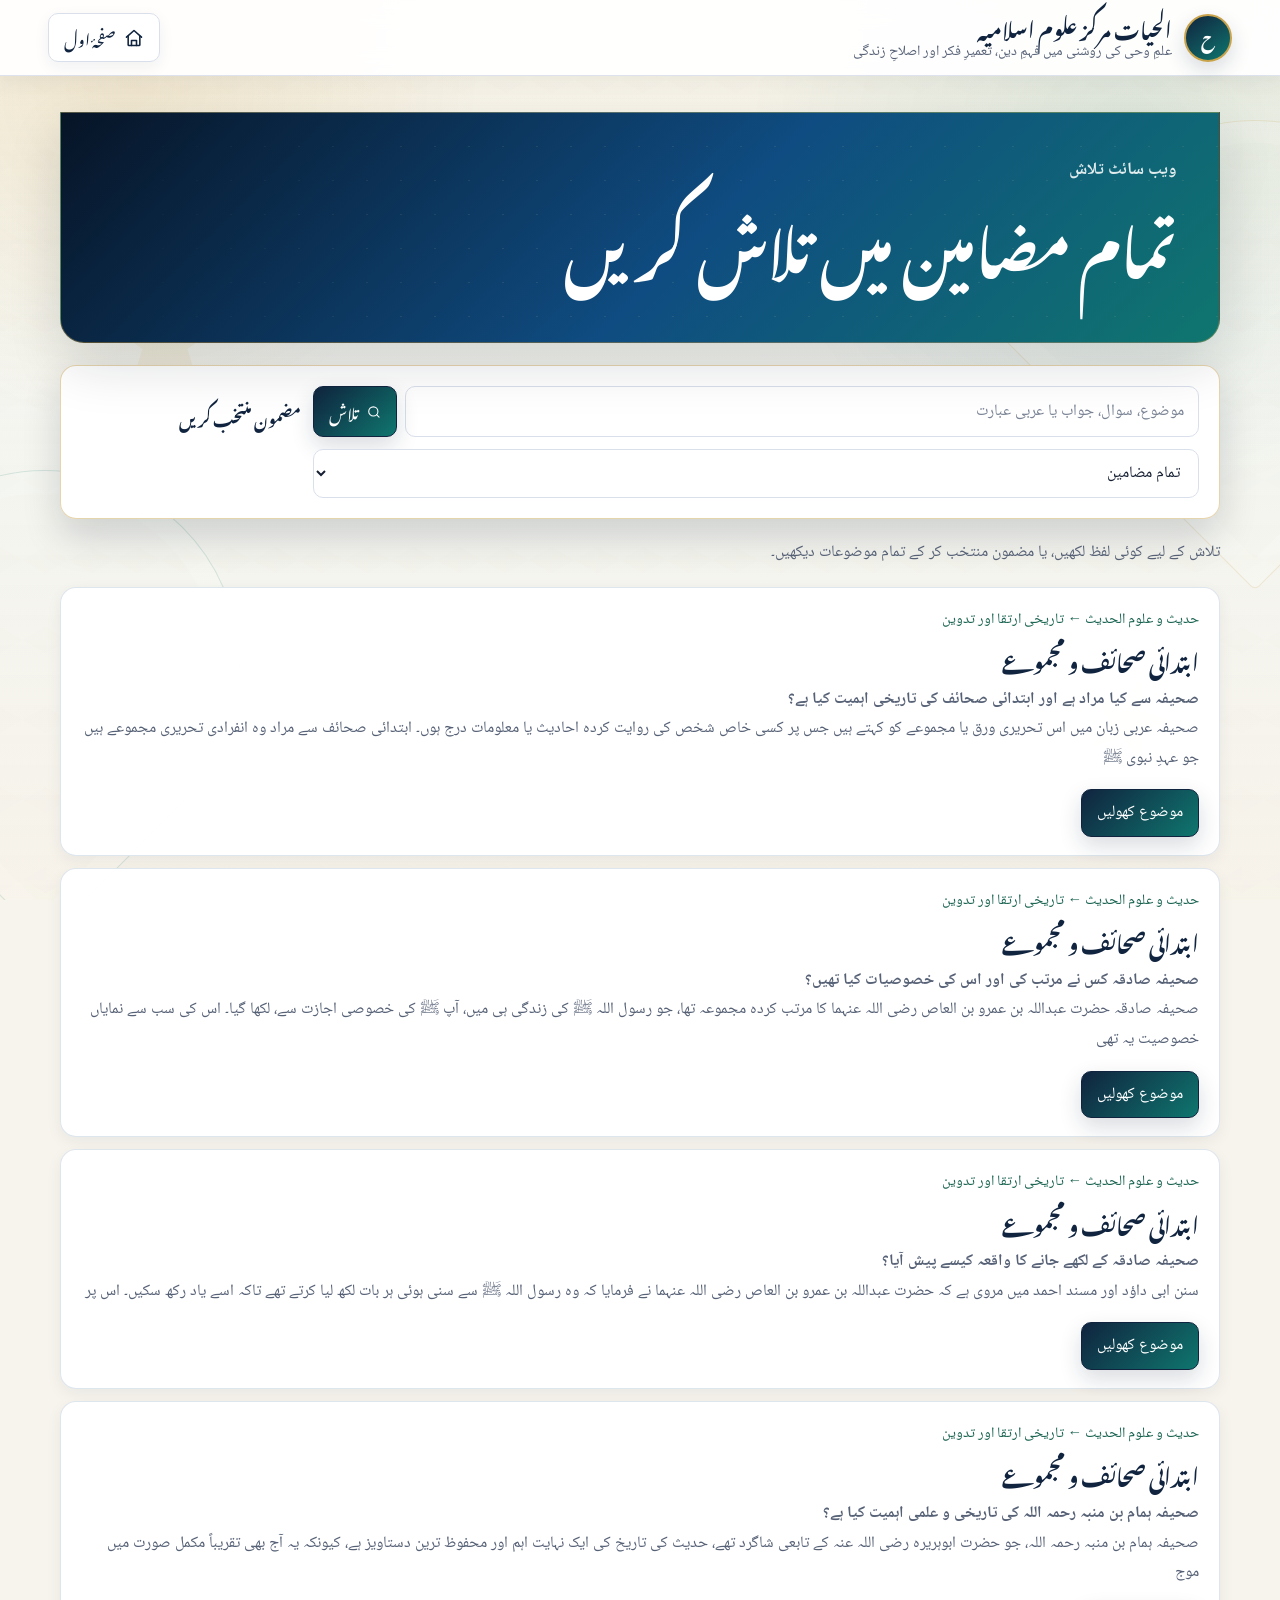
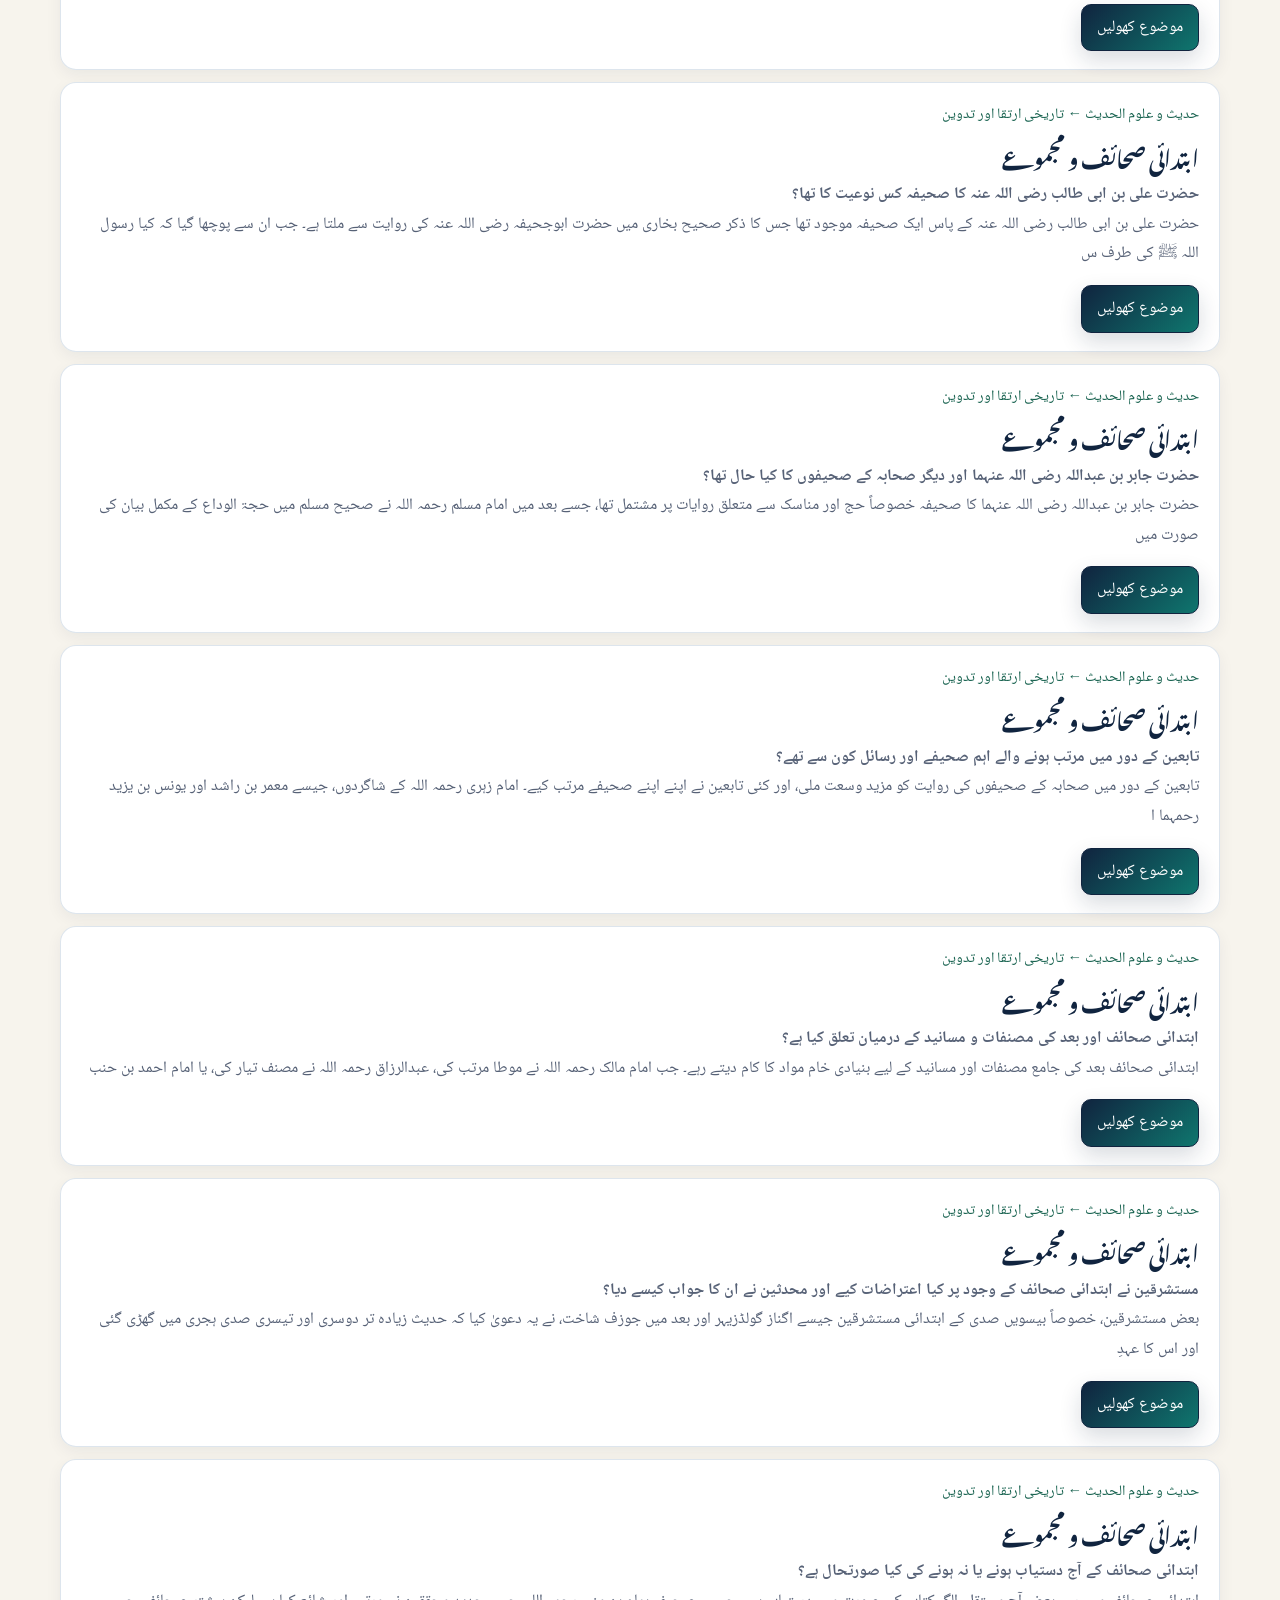
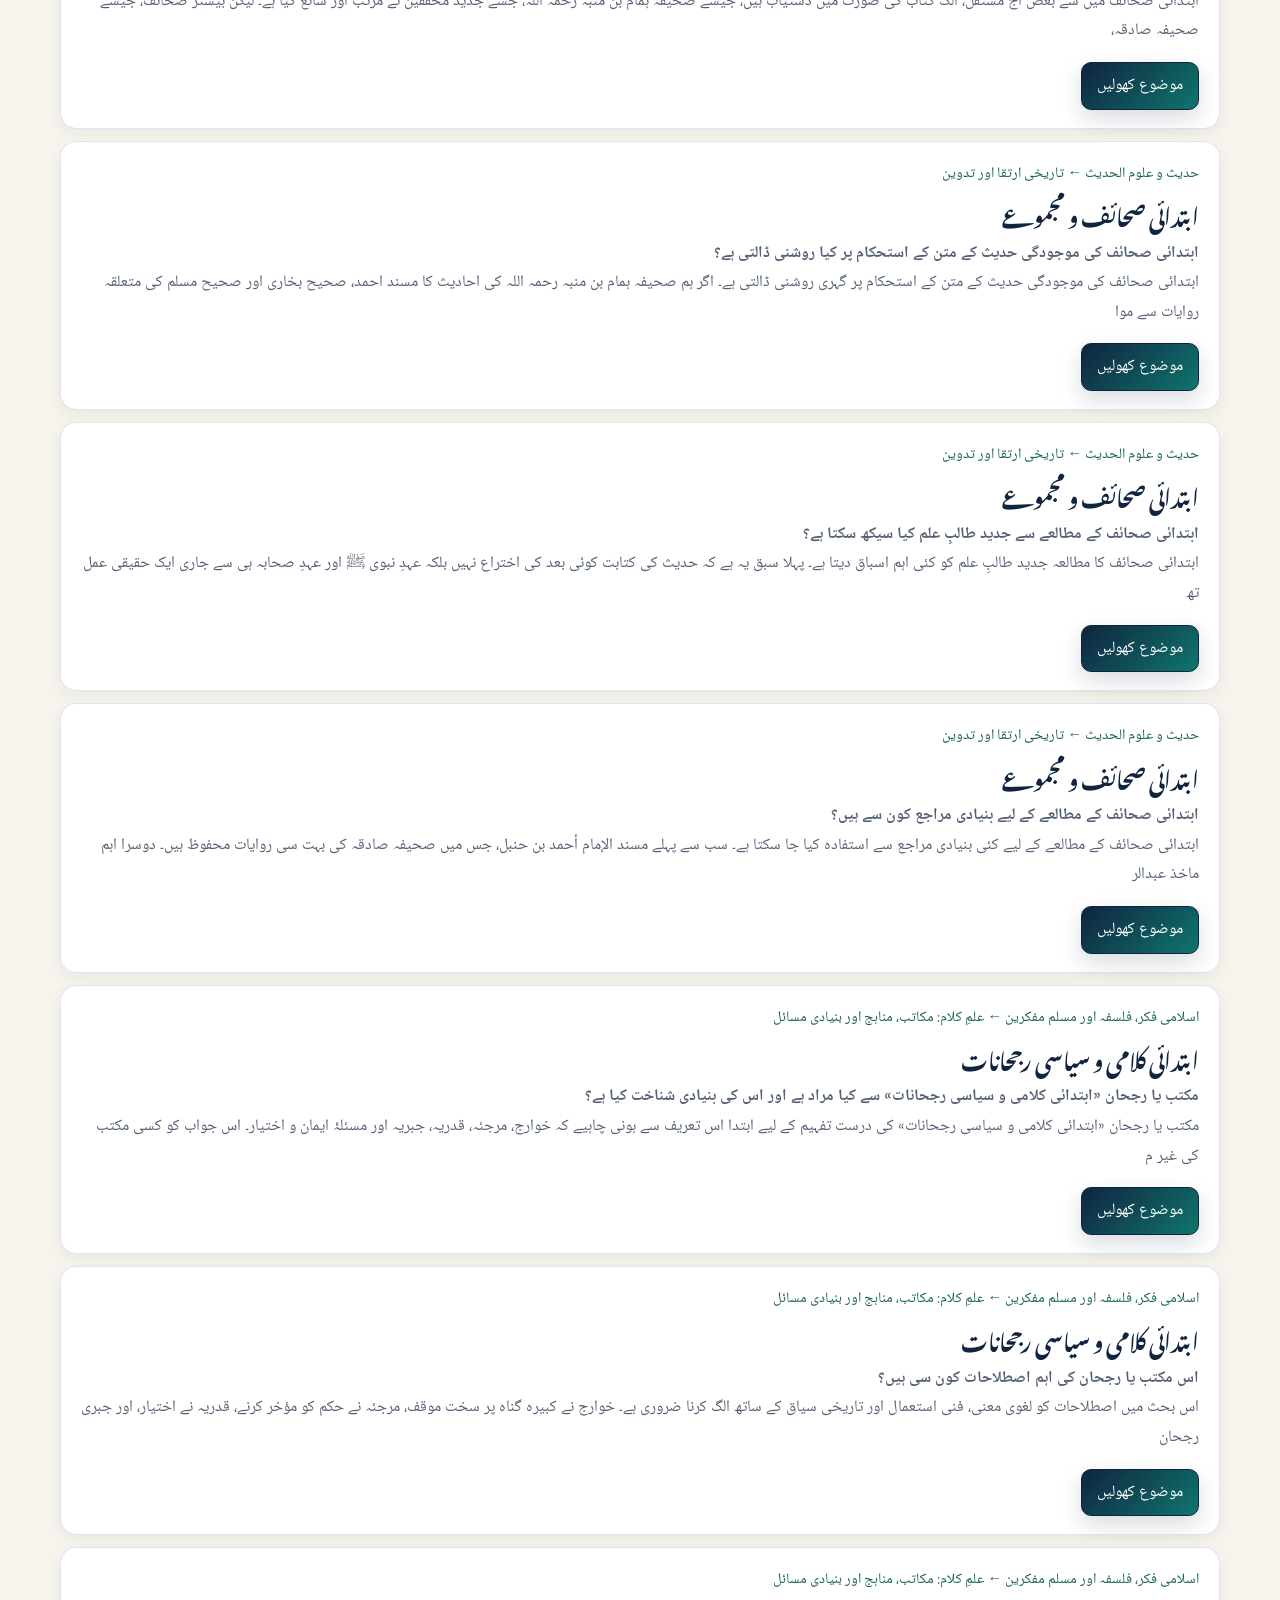
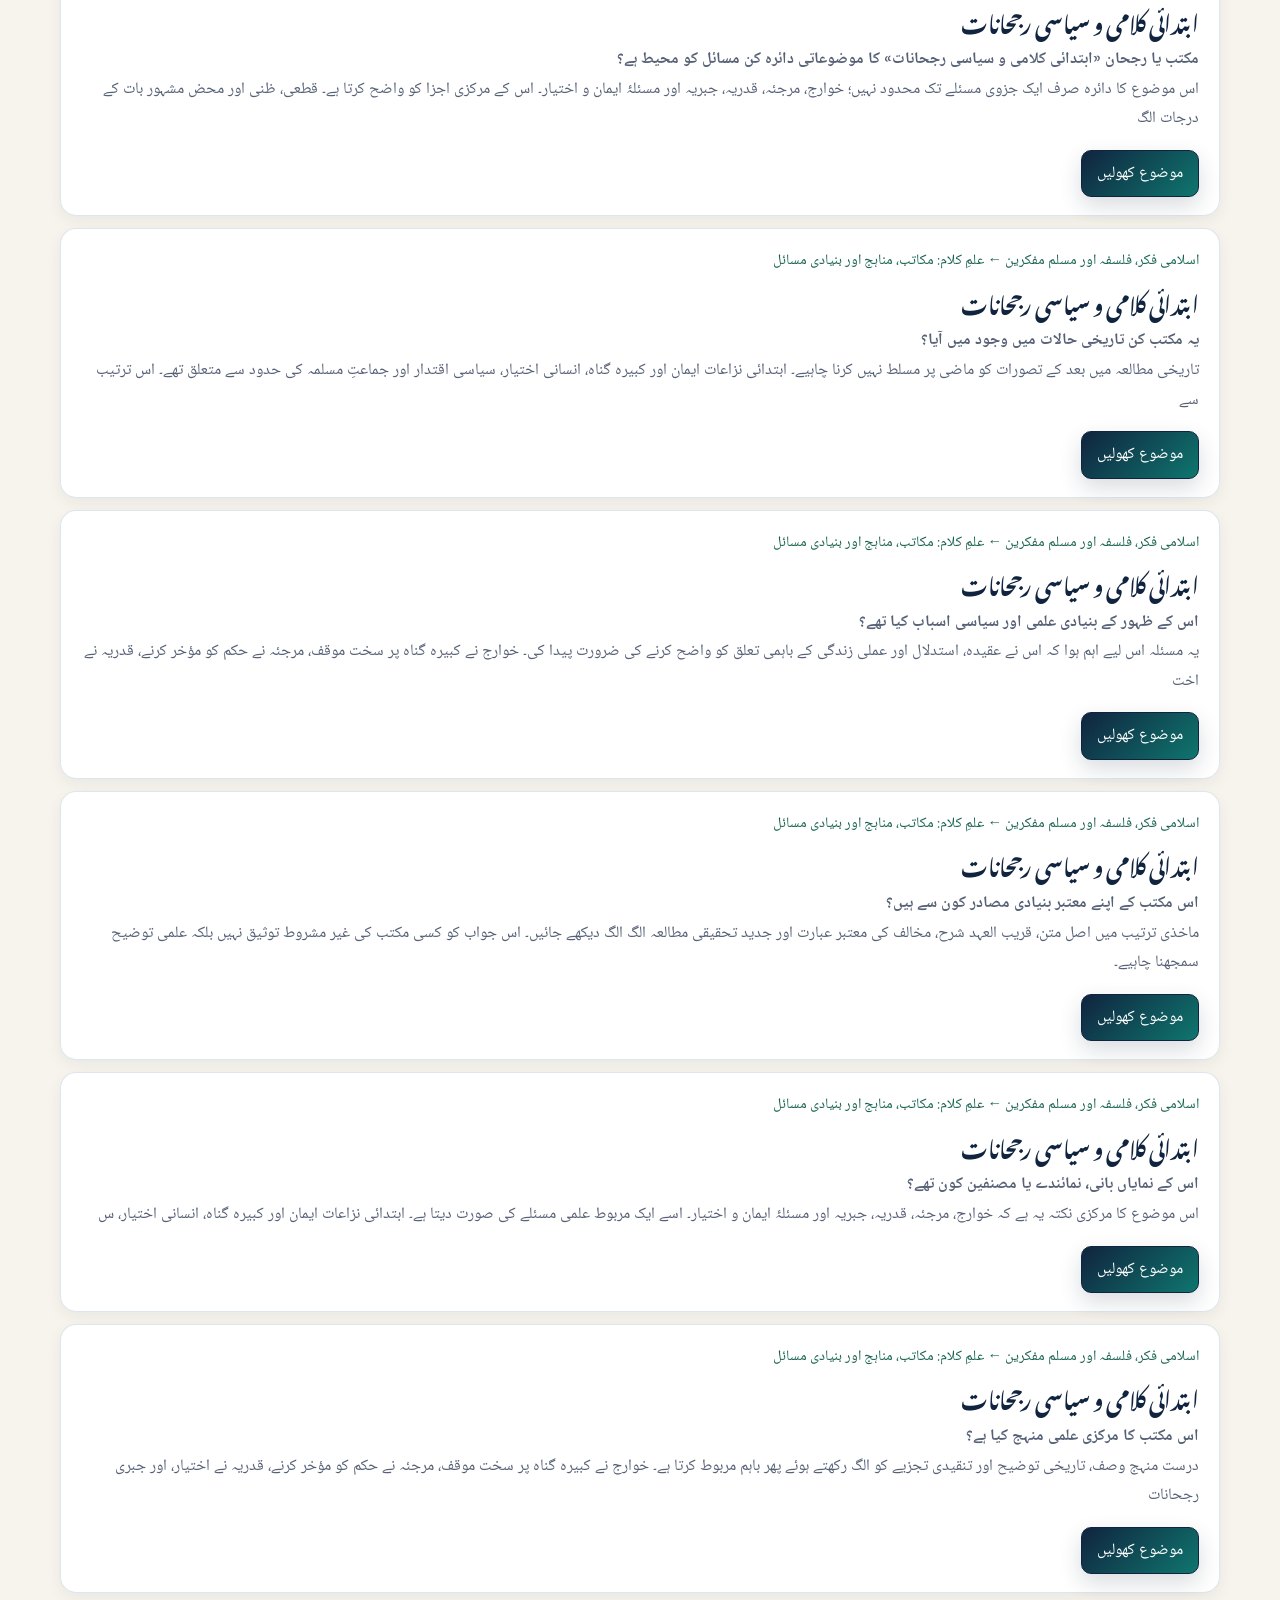
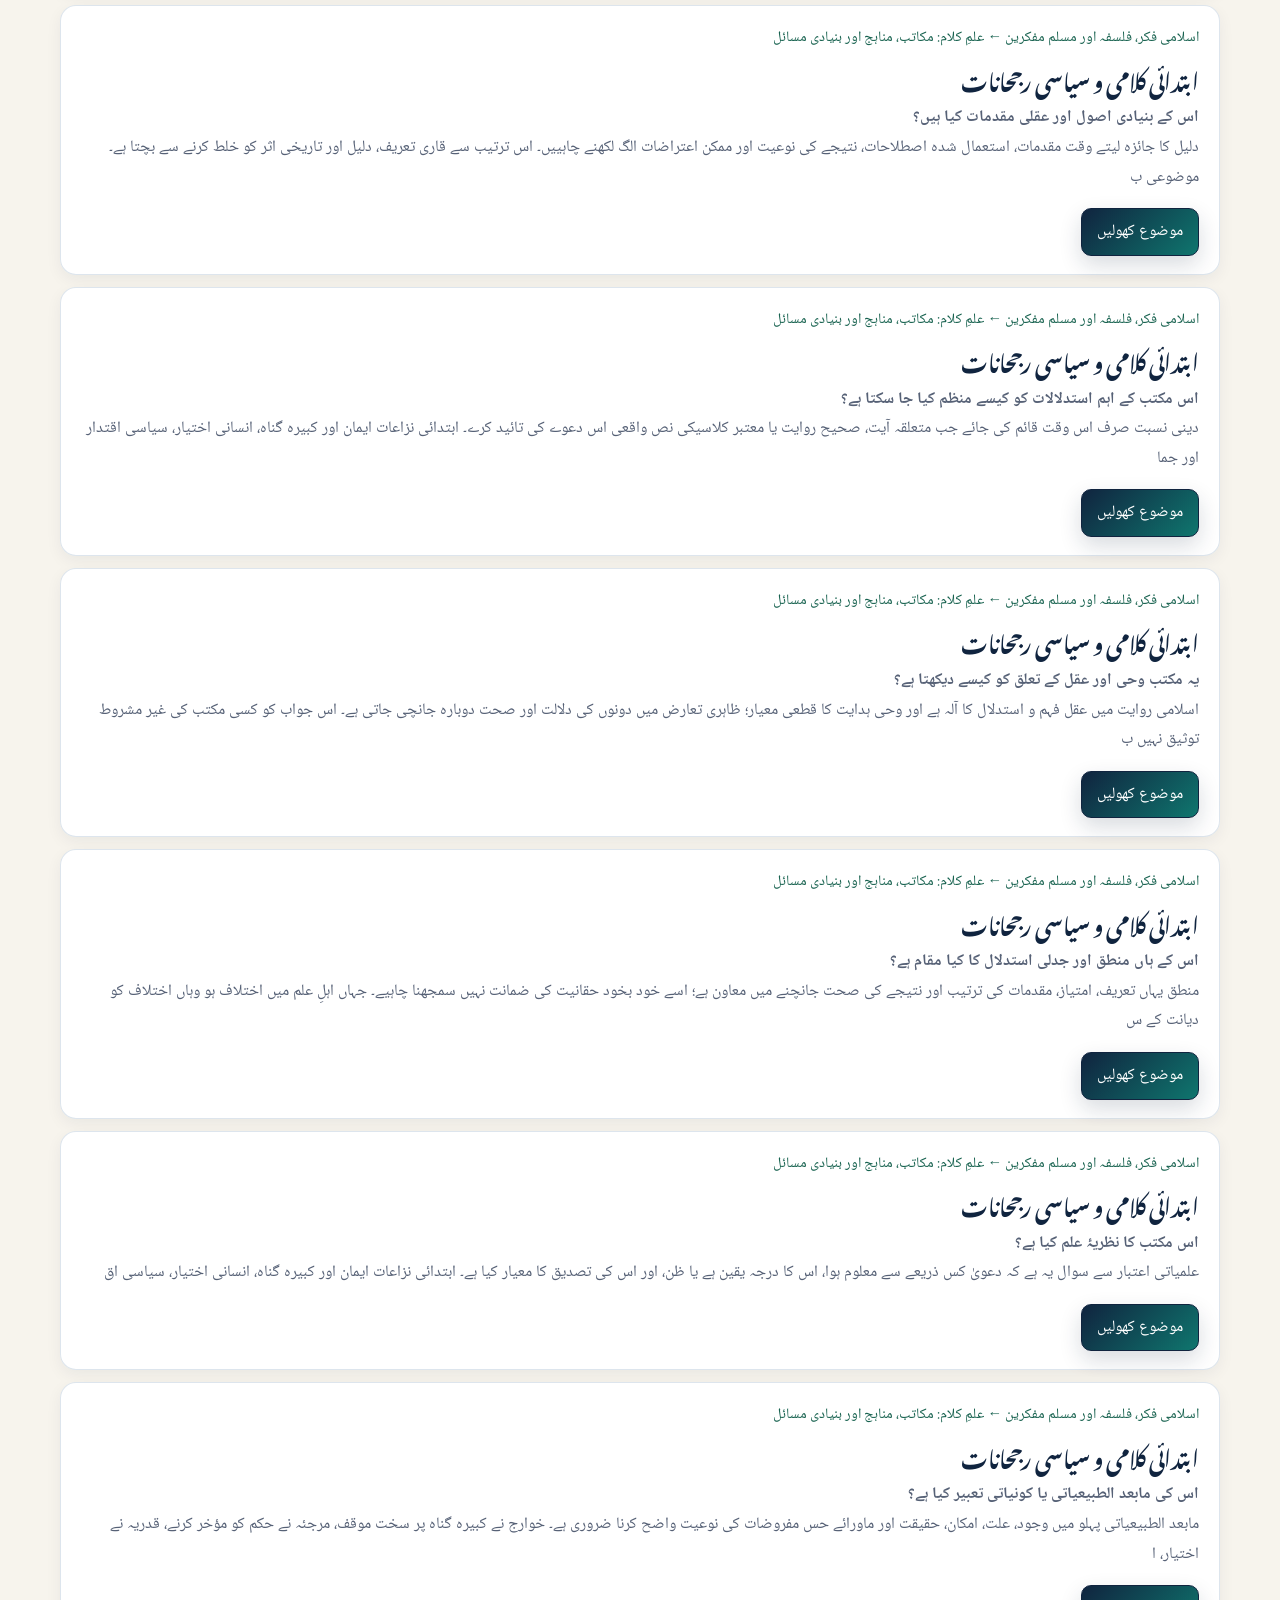
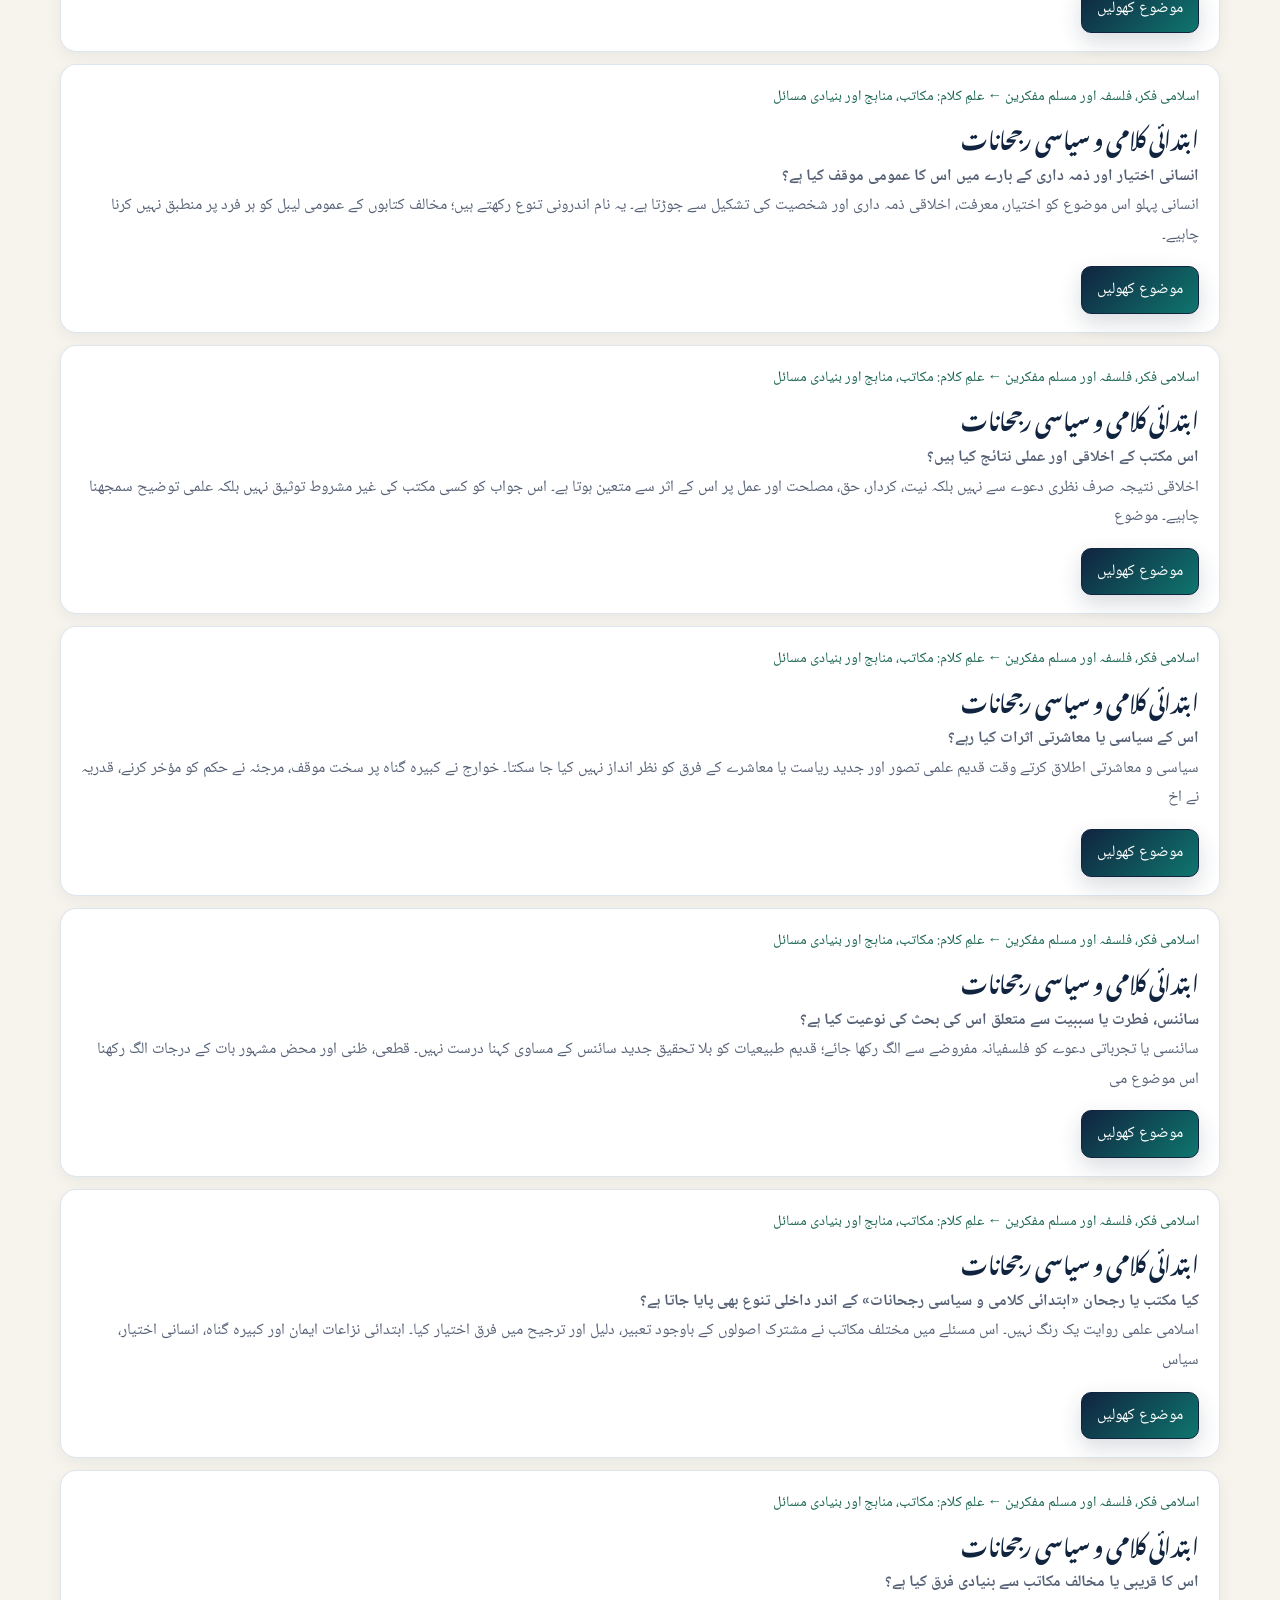
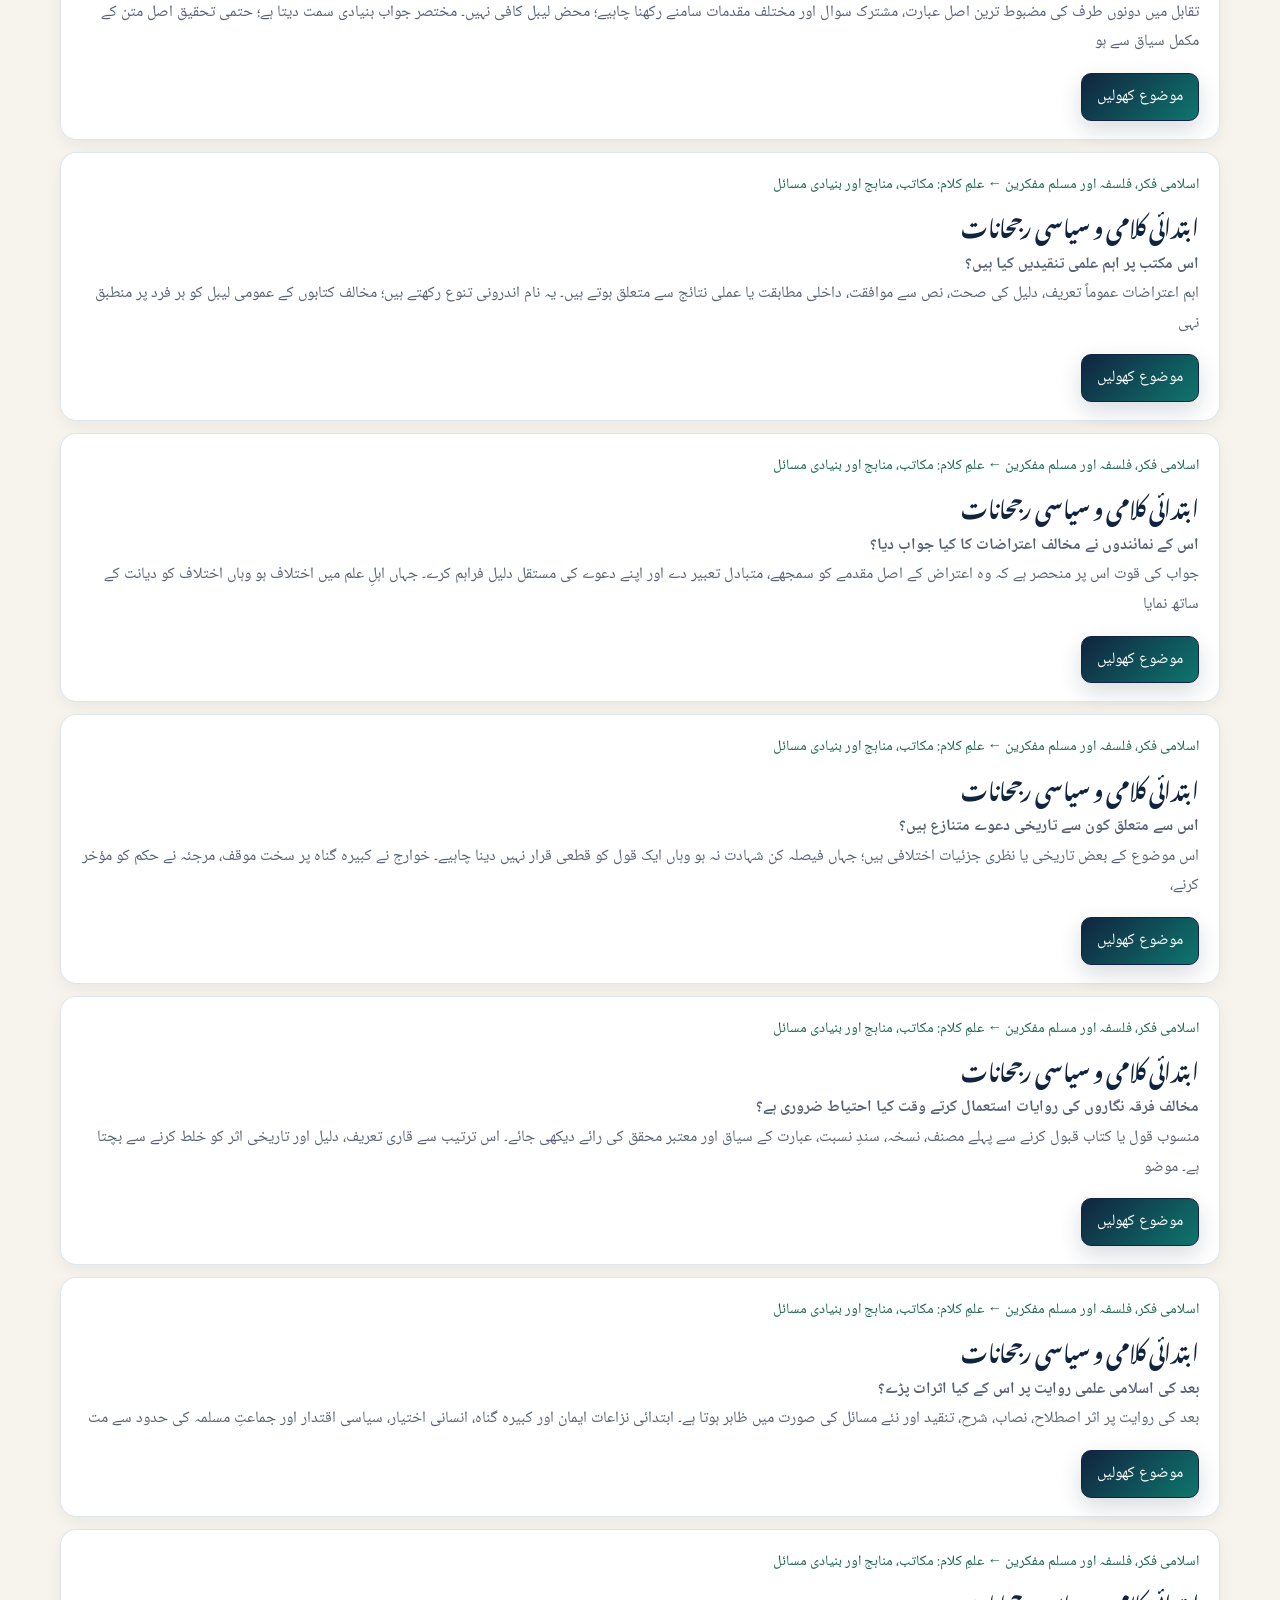
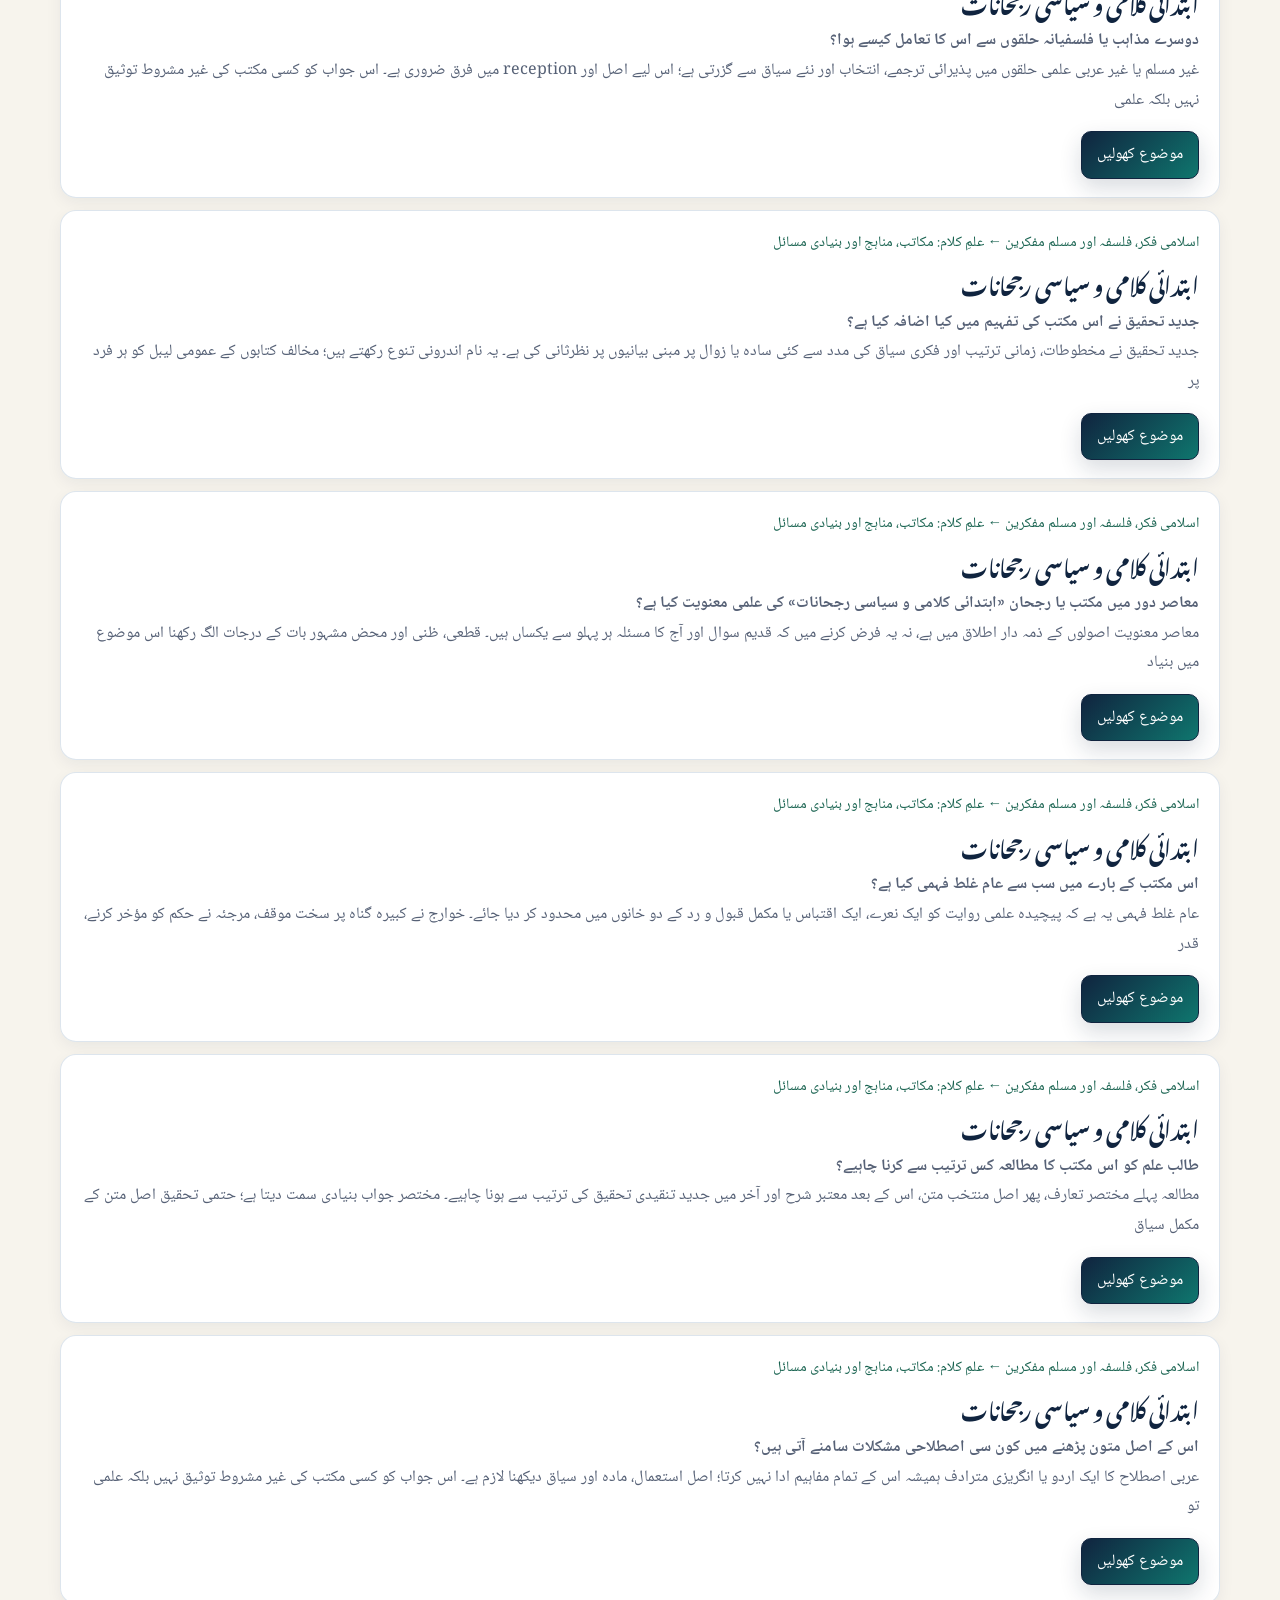
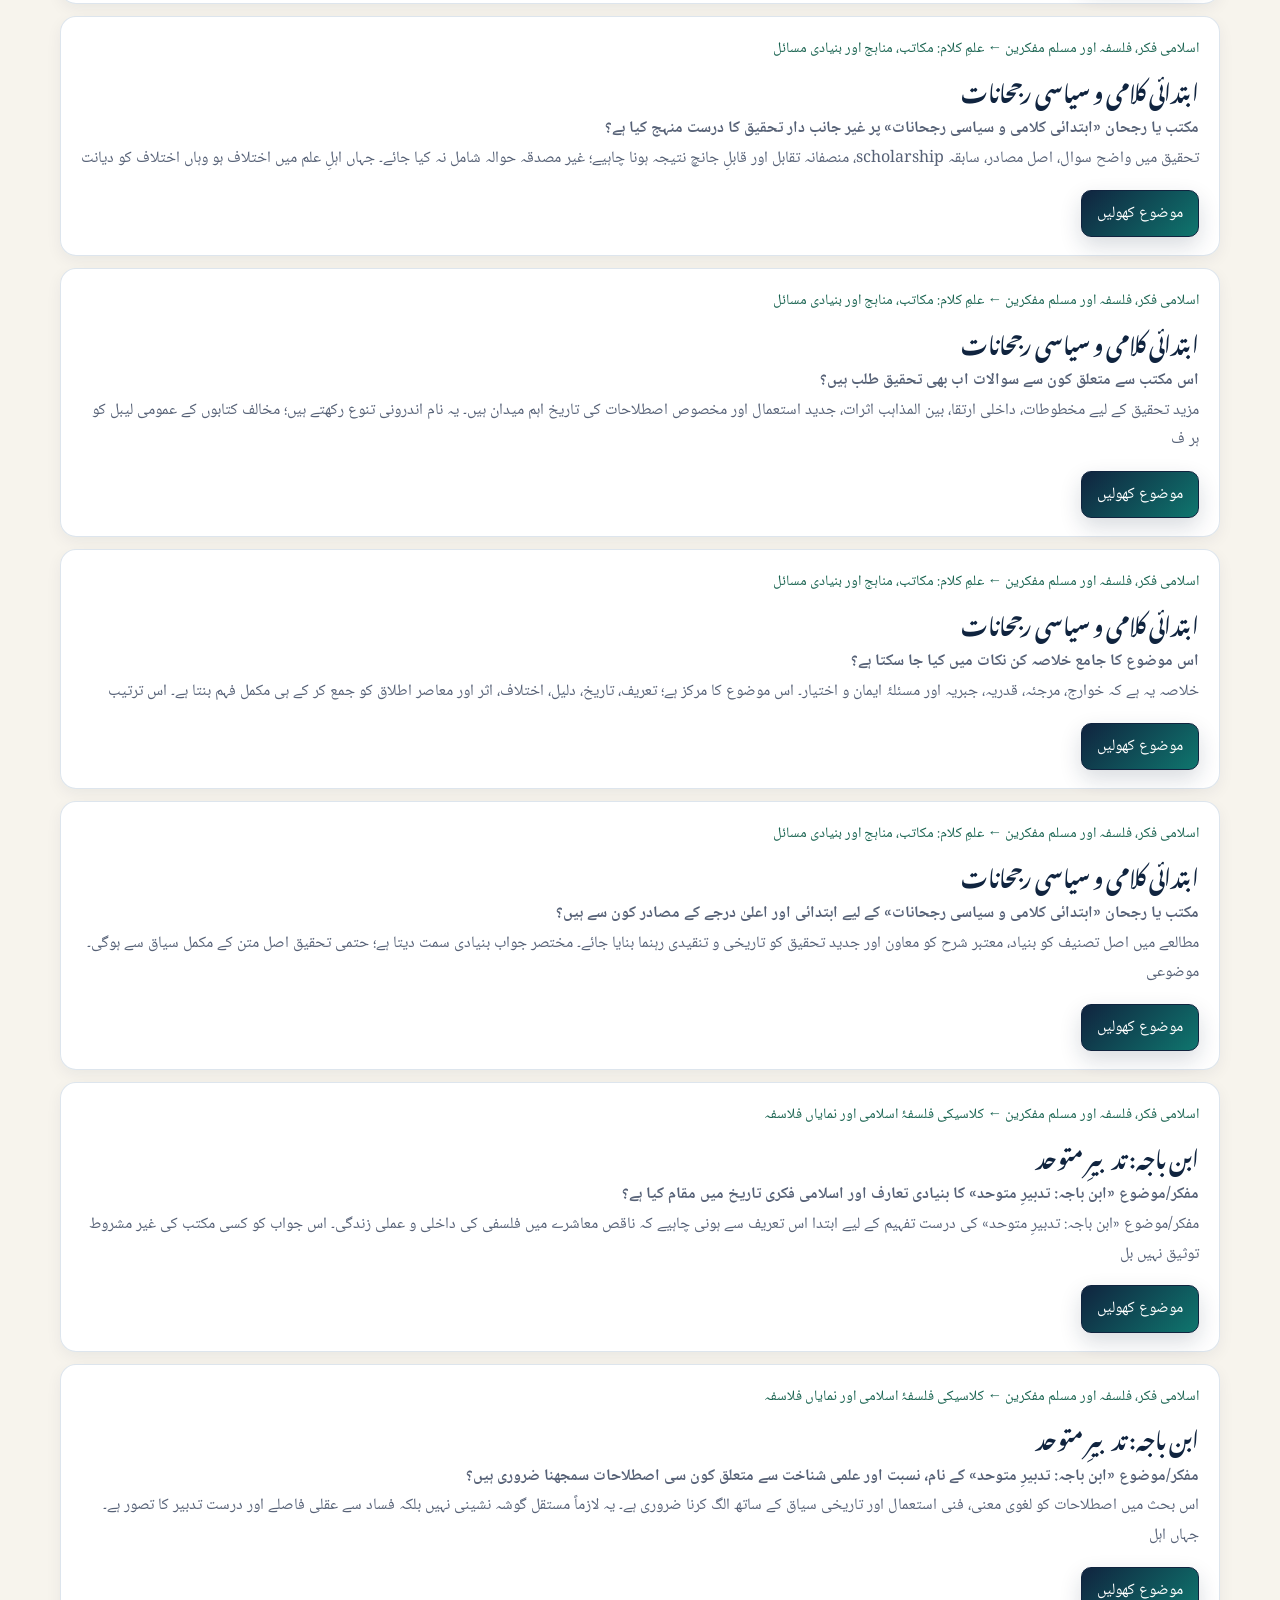
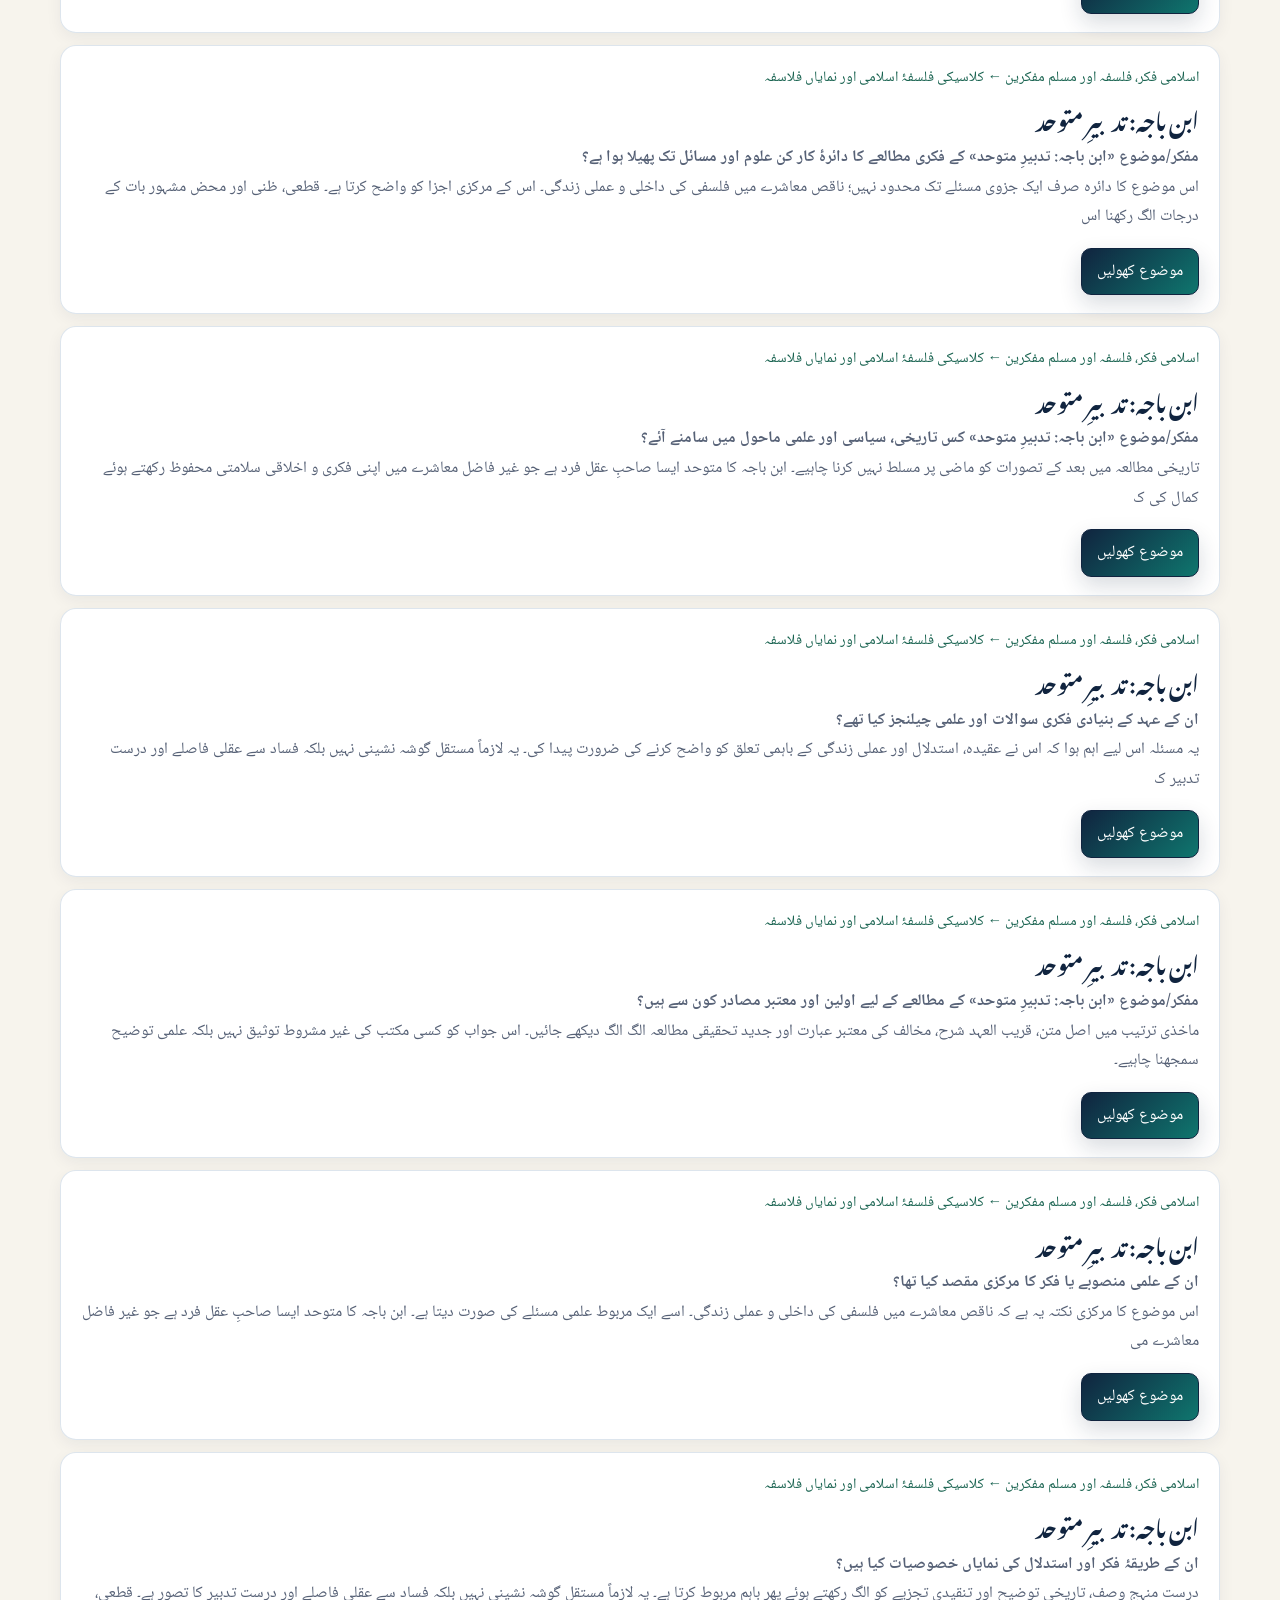
==== commit 159642c1: "Add files via upload" ====
--- a/search.html
+++ b/search.html
@@ -50,7 +50,7 @@
   <footer class="site-footer">
     <p>تلاش اسی JSON مواد سے چلتی ہے جس سے صفحات بنتے ہیں۔</p>
   </footer>
-  <script src="assets/js/app.js?v=islamic-thought-20260823"></script>
+  <script src="assets/js/app.js?v=islamic-thought-fix-20260823-2"></script>
   <script src="assets/js/search.js?v=islamic-thought-20260823"></script>
 </body>
 </html>
